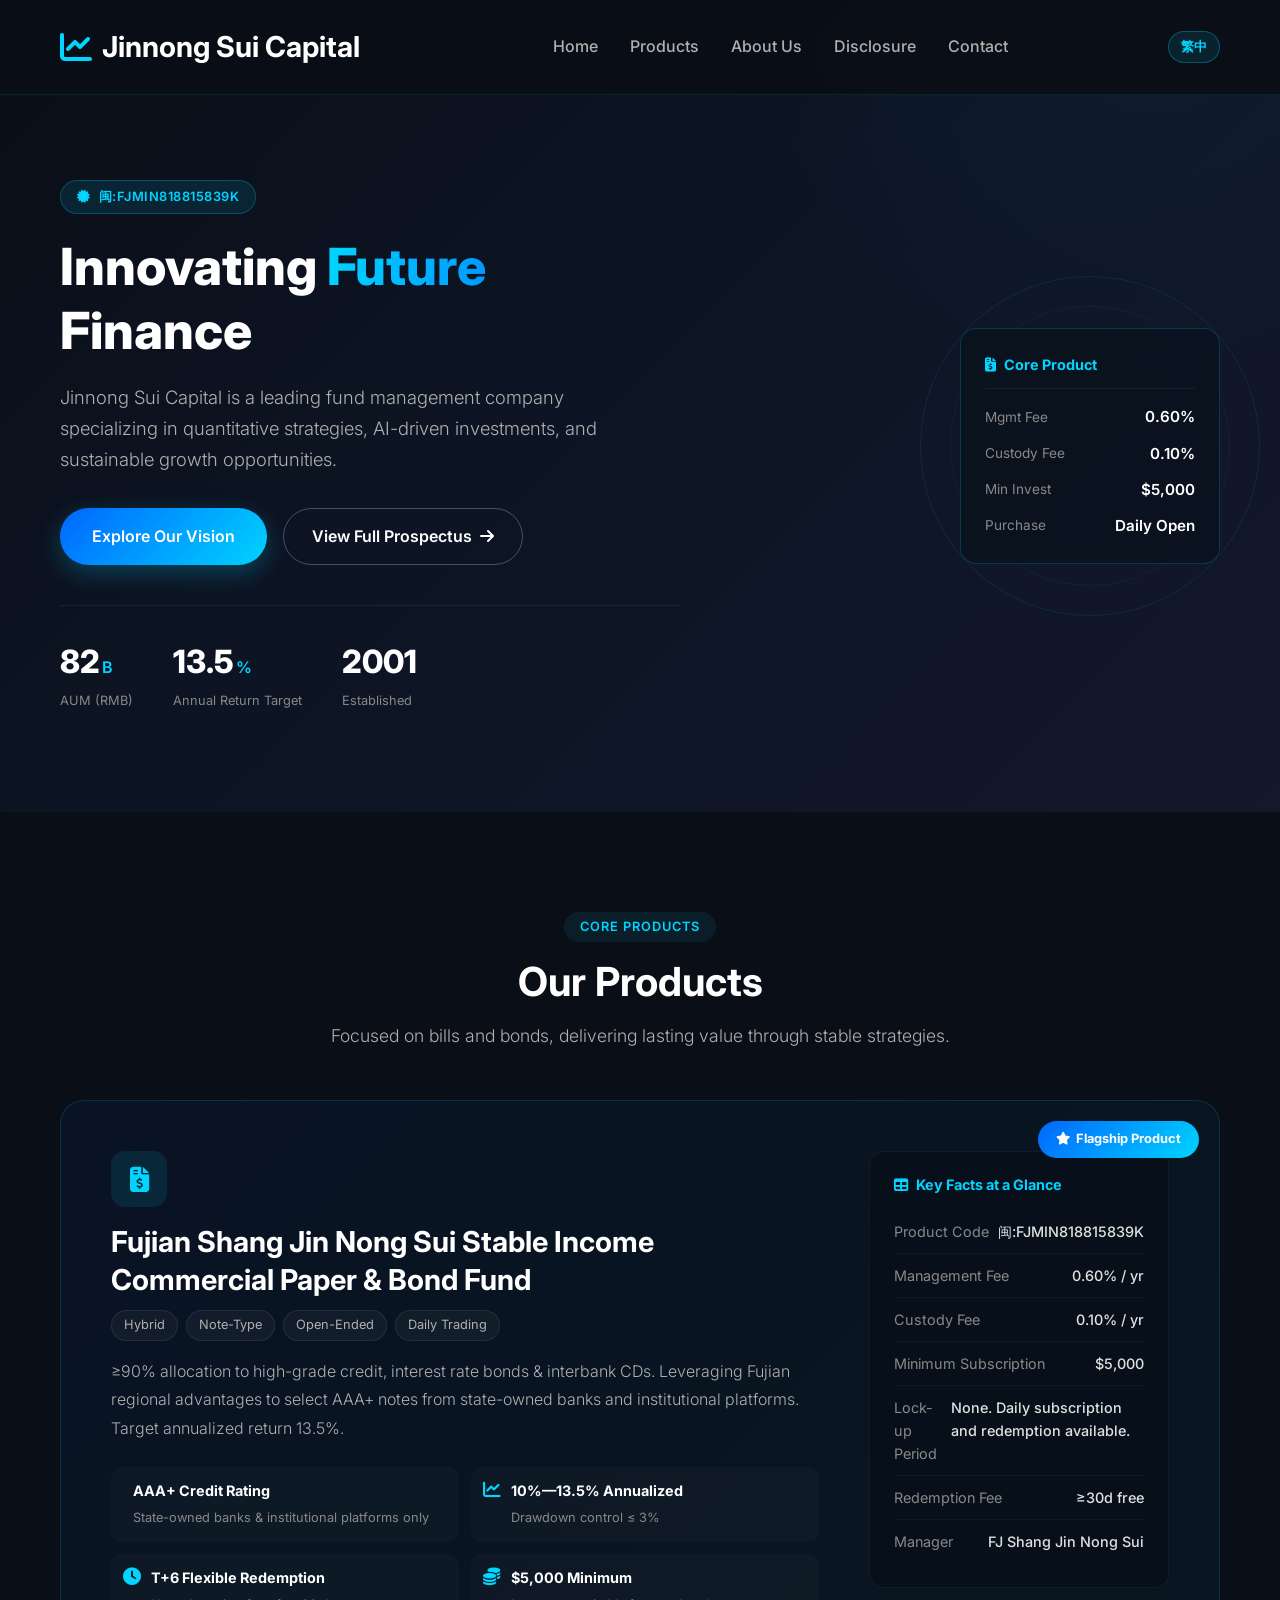
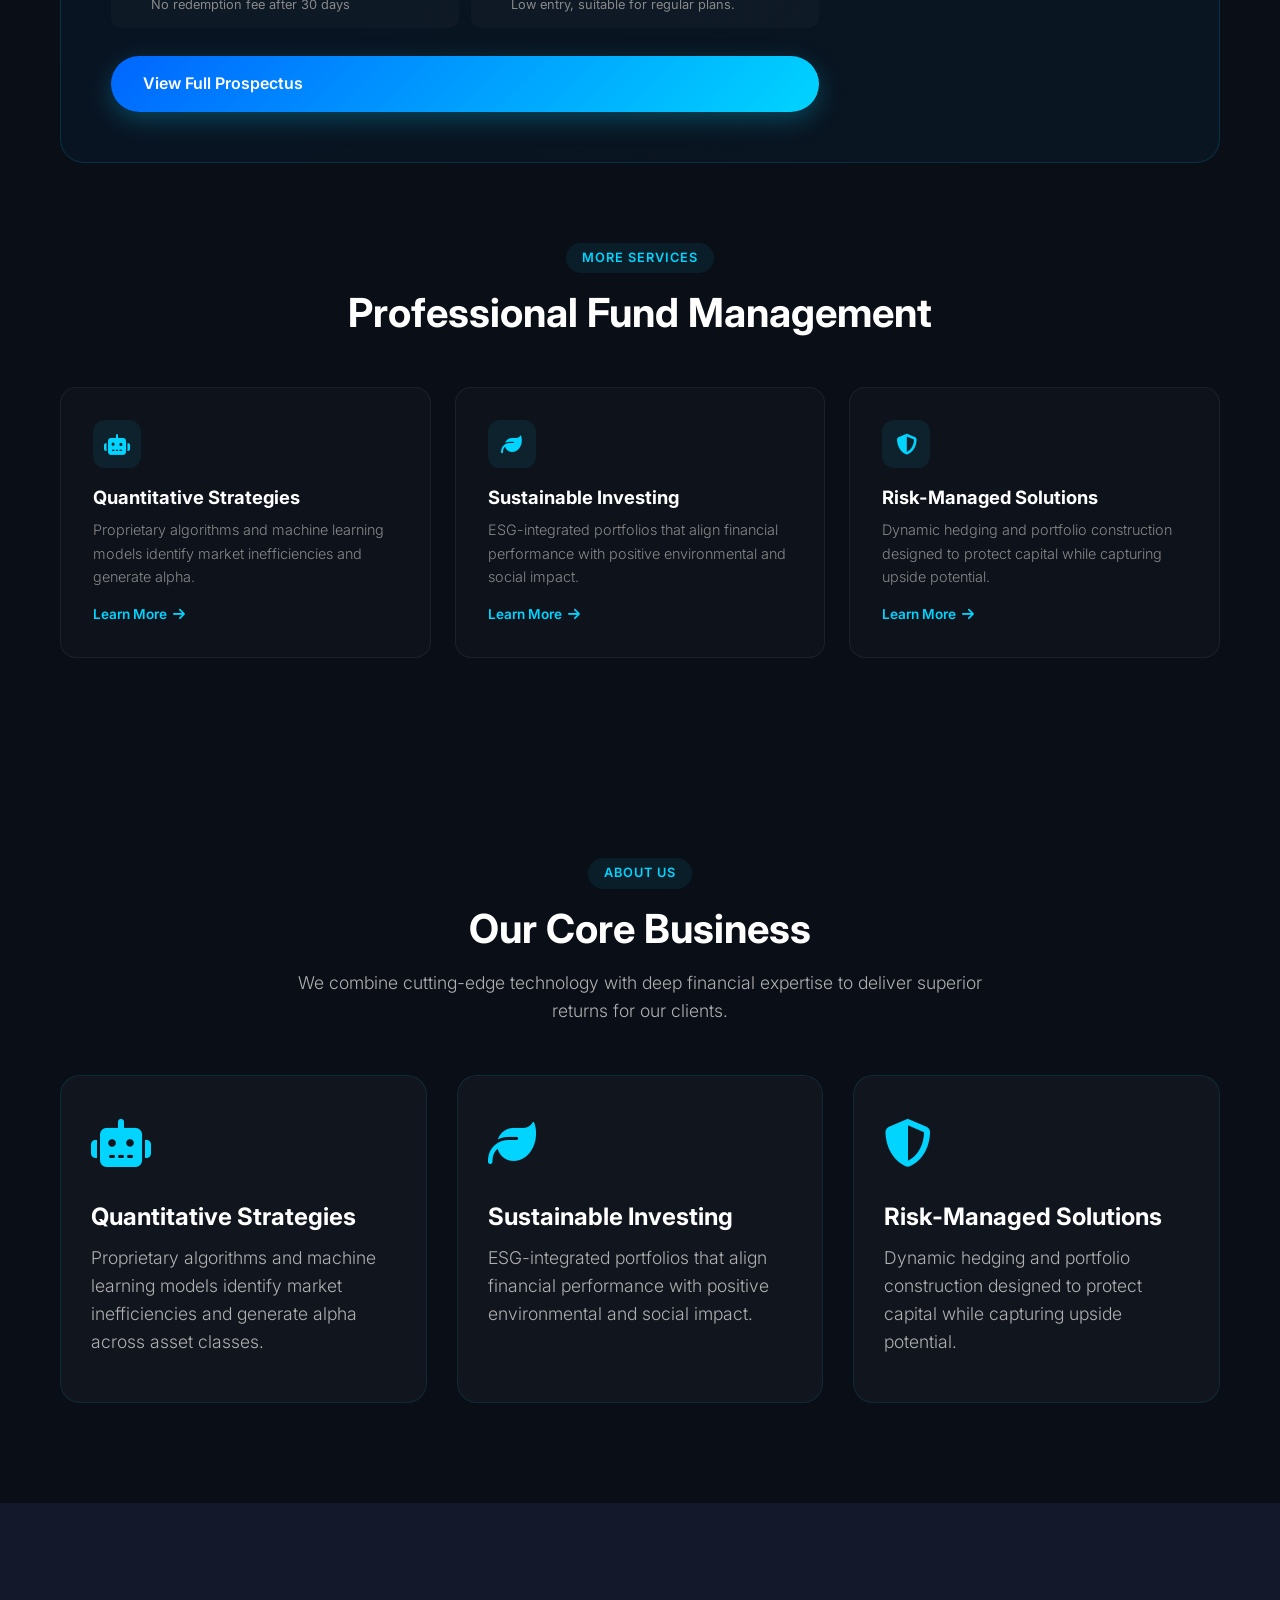
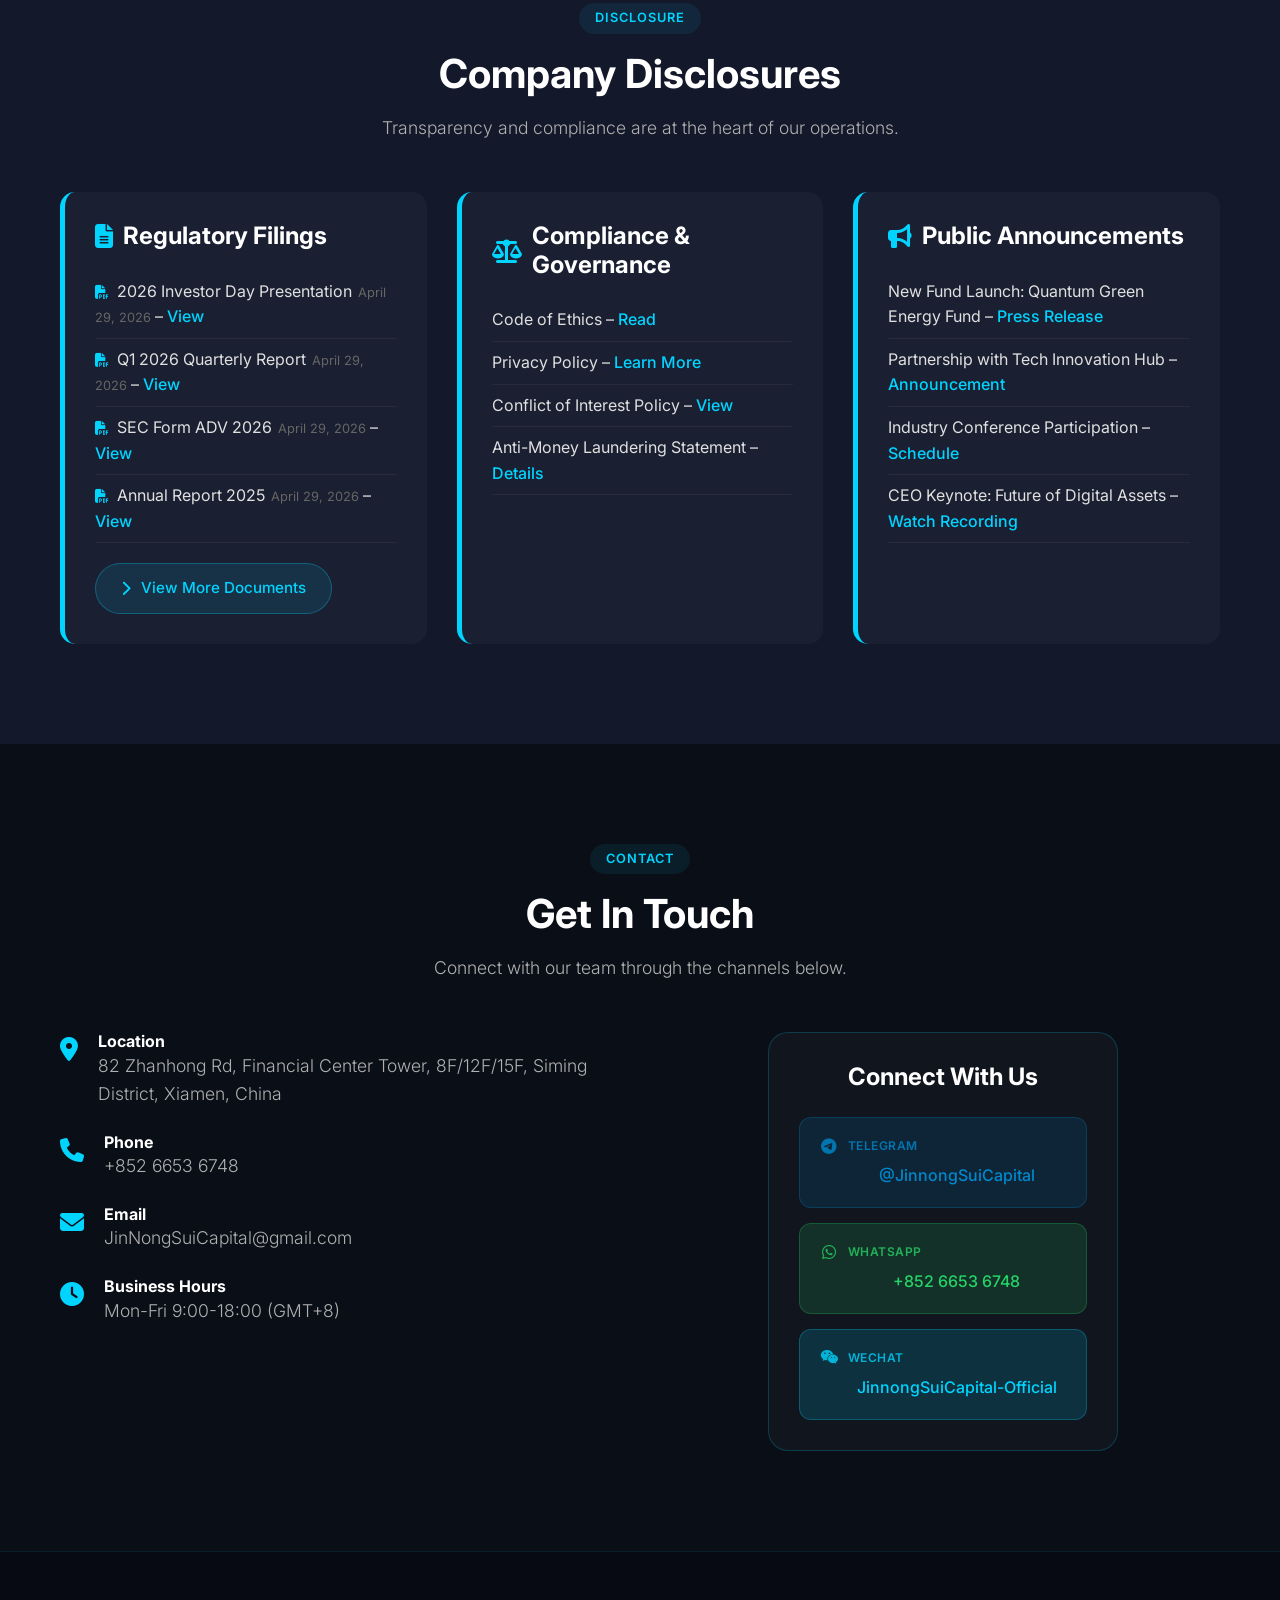
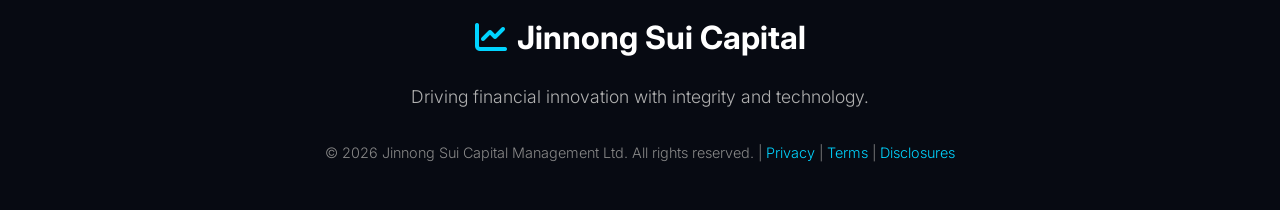
==== index.html @ 8e45b280 "撤销 Logo 更新，恢复图标" ====
<!DOCTYPE html>
<html lang="en">
<head>
    <meta charset="UTF-8">
    <meta name="viewport" content="width=device-width, initial-scale=1.0">
    <title>Jinnong Sui Capital - Innovative Fund Management</title>
    <link rel="preconnect" href="https://fonts.googleapis.com">
    <link rel="preconnect" href="https://fonts.gstatic.com" crossorigin>
    <link rel="preconnect" href="https://cdnjs.cloudflare.com">
    <link rel="stylesheet" href="style.css">
    <link rel="stylesheet" href="https://cdnjs.cloudflare.com/ajax/libs/font-awesome/6.4.0/css/all.min.css" media="print" onload="this.media='all'">
    <link href="https://fonts.googleapis.com/css2?family=Inter:wght@300;400;500;600;700;800;900&display=swap" rel="stylesheet">
    <link rel="icon" type="image/x-icon" href="favicon.ico">
    <script src="reports-data.js" defer></script>
    <script src="lang.js" defer></script>
</head>
<body>
    <!-- Navigation -->
    <nav class="navbar">
        <div class="container">
            <a href="#" class="logo">
                <i class="fas fa-chart-line"></i>
                <span data-i18n="brand.name">Jinnong Sui Capital</span>
            </a>
            <ul class="nav-links">
                <li><a href="#home" data-i18n="nav.home">Home</a></li>
                <li><a href="#products" data-i18n="nav.products">Products</a></li>
                <li><a href="#about" data-i18n="nav.about">About Us</a></li>
                <li><a href="#disclosure" data-i18n="nav.disclosure">Disclosure</a></li>
                <li><a href="#contact" data-i18n="nav.contact">Contact</a></li>
            </ul>
            <div class="nav-actions">
                <button class="lang-toggle">繁中</button>
                <button class="menu-toggle">
                    <i class="fas fa-bars"></i>
                </button>
            </div>
        </div>
    </nav>

    <!-- Hero Section -->
    <section id="home" class="hero">
        <div class="hero-bg"></div>
        <div class="container">
            <div class="hero-content">
                <div class="hero-badge">
                    <i class="fas fa-certificate"></i> 闽:FJMIN818815839K
                </div>
                <h1 data-i18n="hero.heading">Innovating <span class="highlight">Future</span> Finance</h1>
                <p class="subtitle" data-i18n="hero.subtitle">Jinnong Sui Capital is a leading fund management company specializing in quantitative strategies, AI-driven investments, and sustainable growth opportunities.</p>
                <div class="hero-actions">
                    <a href="#products" class="btn-primary" data-i18n="hero.cta">Explore Our Vision</a>
                    <a href="fund-product.html" class="btn-outline" data-i18n="hero.cta2">View Full Prospectus <i class="fas fa-arrow-right"></i></a>
                </div>
                <div class="hero-stats">
                    <div class="hero-stat">
                        <span class="stat-value">82<span class="stat-unit" data-i18n="hero.stat1.unit">B</span></span>
                        <span class="stat-label" data-i18n="hero.stat1.label">AUM (RMB)</span>
                    </div>
                    <div class="hero-stat">
                        <span class="stat-value">13.5<span class="stat-unit">%</span></span>
                        <span class="stat-label" data-i18n="hero.stat2.label">Annual Return Target</span>
                    </div>
                    <div class="hero-stat">
                        <span class="stat-value">2001</span>
                        <span class="stat-label" data-i18n="hero.stat3.label">Established</span>
                    </div>
                </div>
            </div>
            <div class="hero-visual">
                <div class="visual-ring"></div>
                <div class="visual-ring-2"></div>
                <div class="hero-card">
                    <div class="hero-card-header">
                        <i class="fas fa-file-invoice-dollar"></i>
                        <span data-i18n="hero.card.title">Core Product</span>
                    </div>
                    <div class="hero-card-body">
                        <div class="hero-card-row">
                            <span class="hcr-label" data-i18n="hero.card.mgmtFee">Mgmt Fee</span>
                            <span class="hcr-value">0.60%</span>
                        </div>
                        <div class="hero-card-row">
                            <span class="hcr-label" data-i18n="hero.card.custodyFee">Custody Fee</span>
                            <span class="hcr-value">0.10%</span>
                        </div>
                        <div class="hero-card-row">
                            <span class="hcr-label" data-i18n="hero.card.min">Min Invest</span>
                            <span class="hcr-value">$5,000</span>
                        </div>
                        <div class="hero-card-row">
                            <span class="hcr-label" data-i18n="hero.card.purchase">Purchase</span>
                            <span class="hcr-value" data-i18n="hero.card.daily">Daily Open</span>
                        </div>
                    </div>
                </div>
            </div>
        </div>
    </section>

    <!-- Products Section -->
    <section id="products" class="section products">
        <div class="container">
            <div class="section-header">
                <span class="section-tag" data-i18n="products.tag">Core Products</span>
                <h2 class="section-title" data-i18n="products.title">Our Products</h2>
                <p class="section-subtitle" data-i18n="products.subtitle">Focused on bills and bonds, delivering lasting value through stable strategies.</p>
            </div>

            <!-- Featured Fund Product -->
            <div class="featured-product">
                <div class="featured-badge">
                    <i class="fas fa-star"></i> <span data-i18n="products.featured.badge">Flagship Product</span>
                </div>
                <div class="featured-content">
                    <div class="featured-left">
                        <div class="fp-icon">
                            <i class="fas fa-file-invoice-dollar"></i>
                        </div>
                        <h3 class="fp-name" data-i18n="fund.name">Fujian Shang Jin Nong Sui Stable Income Commercial Paper & Bond Fund</h3>
                        <div class="fp-tags">
                            <span data-i18n="fund.tag1">Hybrid</span>
                            <span data-i18n="fund.tag2">Note-Type</span>
                            <span data-i18n="fund.tag3">Open-Ended</span>
                            <span data-i18n="fund.tag4">Daily Trading</span>
                        </div>
                        <p class="fp-desc" data-i18n="products.featured.desc">≥90% allocation to high-grade credit, interest rate bonds & interbank CDs. Leveraging Fujian regional advantages to select AAA+ notes from state-owned banks and institutional platforms. Target annualized return 13.5%.</p>
                        <div class="fp-highlights">
                            <div class="fph-item">
                                <i class="fas fa-shield-haltered"></i>
                                <div>
                                    <strong data-i18n="products.fph1.title">AAA+ Credit Rating</strong>
                                    <span data-i18n="products.fph1.desc">State-owned banks & institutional platforms only</span>
                                </div>
                            </div>
                            <div class="fph-item">
                                <i class="fas fa-chart-line"></i>
                                <div>
                                    <strong data-i18n="products.fph2.title">10%—13.5% Annualized</strong>
                                    <span data-i18n="products.fph2.desc">Drawdown control ≤ 3%</span>
                                </div>
                            </div>
                            <div class="fph-item">
                                <i class="fas fa-clock"></i>
                                <div>
                                    <strong data-i18n="products.fph3.title">T+6 Flexible Redemption</strong>
                                    <span data-i18n="products.fph3.desc">No redemption fee after 30 days</span>
                                </div>
                            </div>
                            <div class="fph-item">
                                <i class="fas fa-coins"></i>
                                <div>
                                    <strong data-i18n="products.fph4.title">$5,000 Minimum</strong>
                                    <span data-i18n="products.fph4.desc">Low entry, suitable for regular plans</span>
                                </div>
                            </div>
                        </div>
                        <a href="fund-product.html" class="btn-primary" data-i18n="fund.viewFull">
                            <i class="fas fa-book-open"></i> View Full Prospectus
                        </a>
                    </div>
                    <div class="featured-right">
                        <div class="featured-table">
                            <h4><i class="fas fa-table"></i> <span data-i18n="fund.facts.title">Key Facts at a Glance</span></h4>
                            <div class="ft-row"><span data-i18n="fund.facts.code">Product Code</span><span>闽:FJMIN818815839K</span></div>
                            <div class="ft-row"><span data-i18n="fund.facts.mgmtFee">Management Fee</span><span>0.60% / yr</span></div>
                            <div class="ft-row"><span data-i18n="fund.facts.custodyFee">Custody Fee</span><span>0.10% / yr</span></div>
                            <div class="ft-row"><span data-i18n="fund.facts.min">Min Subscription</span><span>$5,000</span></div>
                            <div class="ft-row"><span data-i18n="fund.facts.lockup">Lock-up Period</span><span data-i18n="fund.facts.lockup.val">None</span></div>
                            <div class="ft-row"><span data-i18n="fund.facts.redemption">Redemption Fee</span><span data-i18n="fund.facts.redemption.short">≥30d free</span></div>
                            <div class="ft-row"><span data-i18n="fund.manager.label">Manager</span><span data-i18n="fund.manager.short">FJ Shang Jin Nong Sui</span></div>
                        </div>
                    </div>
                </div>
            </div>

            <!-- Other Services -->
            <div class="section-header" style="margin-top: 80px;">
                <span class="section-tag" data-i18n="services.tag">More Services</span>
                <h2 class="section-title" data-i18n="services.title">Professional Fund Management</h2>
            </div>
            <div class="service-cards">
                <a href="services.html" class="service-card-new">
                    <div class="scn-icon"><i class="fas fa-robot"></i></div>
                    <h3 data-i18n="services.card1.title">Quantitative Strategies</h3>
                    <p data-i18n="services.card1.desc">Proprietary algorithms and machine learning models identify market inefficiencies and generate alpha.</p>
                    <span class="scn-link"><span data-i18n="services.learnMore">Learn More</span> <i class="fas fa-arrow-right"></i></span>
                </a>
                <a href="services.html" class="service-card-new">
                    <div class="scn-icon"><i class="fas fa-leaf"></i></div>
                    <h3 data-i18n="services.card2.title">Sustainable Investing</h3>
                    <p data-i18n="services.card2.desc">ESG-integrated portfolios that align financial performance with positive environmental and social impact.</p>
                    <span class="scn-link"><span data-i18n="services.learnMore">Learn More</span> <i class="fas fa-arrow-right"></i></span>
                </a>
                <a href="services.html" class="service-card-new">
                    <div class="scn-icon"><i class="fas fa-shield-alt"></i></div>
                    <h3 data-i18n="services.card3.title">Risk-Managed Solutions</h3>
                    <p data-i18n="services.card3.desc">Dynamic hedging and portfolio construction designed to protect capital while capturing upside potential.</p>
                    <span class="scn-link"><span data-i18n="services.learnMore">Learn More</span> <i class="fas fa-arrow-right"></i></span>
                </a>
            </div>
        </div>
    </section>

    <!-- About Us -->
    <section id="about" class="section about">
        <div class="container">
            <div class="section-header">
                <span class="section-tag" data-i18n="about.tag">About Us</span>
                <h2 class="section-title" data-i18n="about.title">Our Core Business</h2>
                <p class="section-subtitle" data-i18n="about.subtitle">We combine cutting-edge technology with deep financial expertise to deliver superior returns for our clients.</p>
            </div>
            <div class="features">
                <div class="feature-card">
                    <div class="feature-icon"><i class="fas fa-robot"></i></div>
                    <h3 data-i18n="about.card1.title">Quantitative Strategies</h3>
                    <p data-i18n="about.card1.desc">Proprietary algorithms and machine learning models identify market inefficiencies and generate alpha across asset classes.</p>
                </div>
                <div class="feature-card">
                    <div class="feature-icon"><i class="fas fa-leaf"></i></div>
                    <h3 data-i18n="about.card2.title">Sustainable Investing</h3>
                    <p data-i18n="about.card2.desc">ESG-integrated portfolios that align financial performance with positive environmental and social impact.</p>
                </div>
                <div class="feature-card">
                    <div class="feature-icon"><i class="fas fa-shield-alt"></i></div>
                    <h3 data-i18n="about.card3.title">Risk-Managed Solutions</h3>
                    <p data-i18n="about.card3.desc">Dynamic hedging and portfolio construction designed to protect capital while capturing upside potential.</p>
                </div>
            </div>
        </div>
    </section>

    <!-- Disclosure Section -->
    <section id="disclosure" class="section disclosure">
        <div class="container">
            <div class="section-header">
                <span class="section-tag" data-i18n="disclosure.tag">Disclosure</span>
                <h2 class="section-title" data-i18n="disclosure.title">Company Disclosures</h2>
                <p class="section-subtitle" data-i18n="disclosure.subtitle">Transparency and compliance are at the heart of our operations.</p>
            </div>
            <div class="disclosure-content">
                <div class="disclosure-card">
                    <h3><i class="fas fa-file-alt"></i> <span data-i18n="disclosure.card1.title">Regulatory Filings</span></h3>
                    <ul id="recent-reports-list">
                        <li class="report-loading">Loading recent reports...</li>
                    </ul>
                    <a href="regulatory-filings.html" class="btn-more">
                        <i class="fas fa-chevron-right"></i> <span data-i18n="disclosure.card1.more">View More Documents</span>
                    </a>
                </div>
                <div class="disclosure-card">
                    <h3><i class="fas fa-balance-scale"></i> <span data-i18n="disclosure.card2.title">Compliance & Governance</span></h3>
                    <ul>
                        <li><span data-i18n="disclosure.card2.li1">Code of Ethics – </span><a href="compliance/code-of-ethics.html" data-i18n="disclosure.card2.li1.link">Read</a></li>
                        <li><span data-i18n="disclosure.card2.li2">Privacy Policy – </span><a href="compliance/privacy-policy.html" data-i18n="disclosure.card2.li2.link">Learn More</a></li>
                        <li><span data-i18n="disclosure.card2.li3">Conflict of Interest Policy – </span><a href="compliance/conflict-of-interest.html" data-i18n="disclosure.card2.li3.link">View</a></li>
                        <li><span data-i18n="disclosure.card2.li4">Anti-Money Laundering Statement – </span><a href="compliance/aml-statement.html" data-i18n="disclosure.card2.li4.link">Details</a></li>
                    </ul>
                </div>
                <div class="disclosure-card">
                    <h3><i class="fas fa-bullhorn"></i> <span data-i18n="disclosure.card3.title">Public Announcements</span></h3>
                    <ul>
                        <li><span data-i18n="disclosure.card3.li1">New Fund Launch: Quantum Green Energy Fund – </span><a href="announcements/quantum-green-energy-fund.html" data-i18n="disclosure.card3.li1.link">Press Release</a></li>
                        <li><span data-i18n="disclosure.card3.li2">Partnership with Tech Innovation Hub – </span><a href="announcements/tech-innovation-hub.html" data-i18n="disclosure.card3.li2.link">Announcement</a></li>
                        <li><span data-i18n="disclosure.card3.li3">Industry Conference Participation – </span><a href="announcements/industry-conference.html" data-i18n="disclosure.card3.li3.link">Schedule</a></li>
                        <li><span data-i18n="disclosure.card3.li4">CEO Keynote: Future of Digital Assets – </span><a href="announcements/ceo-keynote-digital-assets.html" data-i18n="disclosure.card3.li4.link">Watch Recording</a></li>
                    </ul>
                </div>
            </div>
        </div>
    </section>

    <!-- Contact -->
    <section id="contact" class="section contact">
        <div class="container">
            <div class="section-header">
                <span class="section-tag" data-i18n="contact.tag">Contact</span>
                <h2 class="section-title" data-i18n="contact.title">Get In Touch</h2>
                <p class="section-subtitle" data-i18n="contact.subtitle">Connect with our team through the channels below.</p>
            </div>
            <div class="contact-wrapper">
                <div class="contact-info">
                    <div class="info-item">
                        <i class="fas fa-map-marker-alt"></i>
                        <div>
                            <h4 data-i18n="contact.hq.label">Location</h4>
                            <p data-i18n="contact.hq.value">82 Zhanhong Rd, Financial Center Tower, 8F/12F/15F, Siming District, Xiamen, China</p>
                        </div>
                    </div>
                    <div class="info-item">
                        <i class="fas fa-phone"></i>
                        <div>
                            <h4 data-i18n="contact.phone.label">Phone</h4>
                            <p>+852 6653 6748</p>
                        </div>
                    </div>
                    <div class="info-item">
                        <i class="fas fa-envelope"></i>
                        <div>
                            <h4 data-i18n="contact.email.label">Email</h4>
                            <p>JinNongSuiCapital@gmail.com</p>
                        </div>
                    </div>
                    <div class="info-item">
                        <i class="fas fa-clock"></i>
                        <div>
                            <h4 data-i18n="contact.hours.label">Business Hours</h4>
                            <p data-i18n="contact.hours.value">Mon-Fri 9:00-18:00 (GMT+8)</p>
                        </div>
                    </div>
                </div>
                <div class="social-section">
                    <div class="social-card">
                        <h3 data-i18n="contact.social.title">Connect With Us</h3>
                        <div class="social-links">
                            <div class="social-link telegram">
                                <div class="social-label"><i class="fab fa-telegram"></i><span>Telegram</span></div>
                                <div class="social-account">@JinnongSuiCapital</div>
                            </div>
                            <a href="https://wa.me/85266536748" target="_blank" class="social-link whatsapp">
                                <div class="social-label"><i class="fab fa-whatsapp"></i><span>WhatsApp</span></div>
                                <div class="social-account">+852 6653 6748</div>
                            </a>
                            <div class="social-link wechat">
                                <div class="social-label"><i class="fab fa-weixin"></i><span>WeChat</span></div>
                                <div class="social-account">JinnongSuiCapital-Official</div>
                            </div>
                        </div>
                    </div>
                </div>
            </div>
        </div>
    </section>

    <!-- Footer -->
    <footer class="footer">
        <div class="container">
            <div class="footer-content">
                <div class="footer-logo"><i class="fas fa-chart-line"></i> <span data-i18n="brand.name">Jinnong Sui Capital</span></div>
                <p class="footer-tagline" data-i18n="footer.tagline">Driving financial innovation with integrity and technology.</p>
                <p class="copyright">&copy; 2026 <span data-i18n="brand.full">Jinnong Sui Capital Management Ltd.</span> <span data-i18n="footer.rights">All rights reserved.</span> | <a href="compliance/privacy-policy.html" data-i18n="footer.privacy">Privacy</a> | <a href="compliance/terms.html" data-i18n="footer.terms">Terms</a> | <a href="#disclosure" data-i18n="footer.disclosures">Disclosures</a></p>
            </div>
        </div>
    </footer>

    <script>
        document.querySelector('.menu-toggle').addEventListener('click', function() {
            document.querySelector('.nav-links').classList.toggle('active');
        });

        document.addEventListener('DOMContentLoaded', function() {
            var list = document.getElementById('recent-reports-list');
            if (!list) return;
            var reports = (typeof REGULATORY_REPORTS !== 'undefined') ? REGULATORY_REPORTS : [];
            if (reports.length === 0) {
                list.innerHTML = '<li class="report-loading">No documents found. Add files to regulatory-docs/ folder.</li>';
                return;
            }
            var recent = reports.slice(0, 4);
            var html = '';
            recent.forEach(function(r) {
                var ext = (r.filename || '').split('.').pop().toLowerCase();
                var iconMap = { pdf:'fa-file-pdf', doc:'fa-file-word', docx:'fa-file-word', xls:'fa-file-excel', xlsx:'fa-file-excel', csv:'fa-file-csv', ppt:'fa-file-powerpoint', pptx:'fa-file-powerpoint', png:'fa-file-image', jpg:'fa-file-image', jpeg:'fa-file-image', gif:'fa-file-image', zip:'fa-file-archive', rar:'fa-file-archive', txt:'fa-file-alt', md:'fa-file-alt' };
                var icon = iconMap[ext] || 'fa-file';
                html += '<li><i class="fas ' + icon + ' recent-icon"></i> <span>' + escapeHtml(r.title) + '</span><small class="recent-date">' + escapeHtml(r.date) + '</small> – <a href="' + escapeHtml(r.path) + '" class="pdf-link">View</a></li>';
            });
            list.innerHTML = html;
            list.querySelectorAll('.pdf-link').forEach(function(link) {
                link.addEventListener('click', function(e) { e.preventDefault(); window.open(this.getAttribute('href'), '_blank', 'noopener'); });
            });
            if (typeof window.applyTranslations === 'function') {
                var lang = window.getCurrentLang ? window.getCurrentLang() : (localStorage.getItem('apex-lang') || 'en');
                window.applyTranslations(lang);
            }
        });

        function escapeHtml(str) {
            var div = document.createElement('div');
            div.textContent = str;
            return div.innerHTML;
        }
    </script>
</body>
</html>
---- style.css ----
/* Reset & Base */
* {
    margin: 0;
    padding: 0;
    box-sizing: border-box;
}

html {
    scroll-behavior: smooth;
}

body {
    font-family: 'Inter', sans-serif;
    background-color: #0a0e17;
    color: #e0e0e0;
    line-height: 1.6;
    overflow-x: hidden;
}

.container {
    width: 100%;
    max-width: 1200px;
    margin: 0 auto;
    padding: 0 20px;
}

/* Typography */
h1, h2, h3, h4 {
    font-weight: 700;
    line-height: 1.2;
}

h1 {
    font-size: 3.5rem;
    margin-bottom: 1rem;
}

h2 {
    font-size: 2.5rem;
    margin-bottom: 1rem;
}

h3 {
    font-size: 1.5rem;
    margin-bottom: 0.75rem;
}

p {
    font-size: 1.1rem;
    margin-bottom: 1rem;
    font-weight: 300;
}

.highlight {
    color: #00d4ff;
}

/* Navigation */
.navbar {
    background-color: rgba(10, 14, 23, 0.95);
    padding: 1.5rem 0;
    position: fixed;
    top: 0;
    width: 100%;
    z-index: 1000;
    border-bottom: 1px solid rgba(0, 212, 255, 0.1);
}

.navbar .container {
    display: flex;
    justify-content: space-between;
    align-items: center;
}

.logo {
    display: flex;
    align-items: center;
    font-size: 1.8rem;
    font-weight: 700;
    color: #fff;
    text-decoration: none;
}

.logo i {
    color: #00d4ff;
    margin-right: 10px;
    font-size: 2rem;
}

.nav-links {
    display: flex;
    list-style: none;
}

.nav-links li {
    margin-left: 2rem;
}

.nav-links a {
    color: #b0b0b0;
    text-decoration: none;
    font-weight: 500;
    font-size: 1rem;
    transition: color 0.3s;
    position: relative;
    padding: 5px 0;
}

.nav-links a:hover {
    color: #00d4ff;
}

.nav-links a::after {
    content: '';
    position: absolute;
    bottom: 0;
    left: 0;
    width: 0;
    height: 2px;
    background: #00d4ff;
    transition: width 0.3s;
}

.nav-links a:hover::after {
    width: 100%;
}

.nav-actions {
    display: flex;
    align-items: center;
    gap: 12px;
}

.lang-toggle {
    background: rgba(0, 212, 255, 0.1);
    color: #00d4ff;
    border: 1px solid rgba(0, 212, 255, 0.3);
    padding: 6px 12px;
    border-radius: 50px;
    font-size: 0.8rem;
    font-weight: 600;
    cursor: pointer;
    transition: all 0.3s;
    white-space: nowrap;
    min-width: 46px;
    text-align: center;
    line-height: 1.4;
}

.lang-toggle:hover {
    background: rgba(0, 212, 255, 0.2);
    box-shadow: 0 0 12px rgba(0, 212, 255, 0.15);
}

.menu-toggle {
    display: none;
    background: none;
    border: none;
    color: #fff;
    font-size: 1.5rem;
    cursor: pointer;
}

/* Hero */
.hero {
    padding: 180px 0 100px;
    background: linear-gradient(135deg, #0a0e17 0%, #0d1525 50%, #13182a 100%);
    overflow: hidden;
    position: relative;
}

.hero-bg {
    position: absolute;
    top: -50%;
    right: -20%;
    width: 800px;
    height: 800px;
    border-radius: 50%;
    background: radial-gradient(circle, rgba(0, 212, 255, 0.04) 0%, transparent 70%);
    pointer-events: none;
}

.hero .container {
    display: flex;
    align-items: center;
    justify-content: space-between;
    gap: 60px;
    position: relative;
    z-index: 1;
}

.hero-content {
    flex: 1;
    max-width: 620px;
}

.hero-badge {
    display: inline-flex;
    align-items: center;
    gap: 8px;
    background: rgba(0, 212, 255, 0.1);
    border: 1px solid rgba(0, 212, 255, 0.25);
    color: #00d4ff;
    padding: 6px 16px;
    border-radius: 50px;
    font-size: 0.8rem;
    font-weight: 600;
    margin-bottom: 20px;
    letter-spacing: 0.5px;
}

.hero h1 {
    color: #fff;
    font-size: 3.2rem;
    font-weight: 800;
    line-height: 1.25;
    margin-bottom: 1.2rem;
}

.hero h1 .highlight {
    background: linear-gradient(90deg, #00d4ff, #0099ff);
    -webkit-background-clip: text;
    -webkit-text-fill-color: transparent;
    background-clip: text;
}

.subtitle {
    font-size: 1.15rem;
    color: #b0b0b0;
    max-width: 540px;
    margin-bottom: 2rem;
    line-height: 1.7;
}

.btn-primary {
    display: inline-flex;
    align-items: center;
    gap: 8px;
    background: linear-gradient(135deg, #0066ff, #00d4ff);
    color: white;
    padding: 15px 32px;
    border-radius: 50px;
    text-decoration: none;
    font-weight: 600;
    font-size: 1rem;
    border: none;
    cursor: pointer;
    transition: transform 0.3s, box-shadow 0.3s;
    box-shadow: 0 8px 24px rgba(0, 212, 255, 0.25);
}

.btn-primary:hover {
    transform: translateY(-3px);
    box-shadow: 0 16px 36px rgba(0, 212, 255, 0.35);
}

.btn-outline {
    display: inline-flex;
    align-items: center;
    gap: 8px;
    background: transparent;
    color: #fff;
    padding: 15px 28px;
    border-radius: 50px;
    text-decoration: none;
    font-weight: 600;
    font-size: 1rem;
    border: 1px solid rgba(255, 255, 255, 0.25);
    transition: all 0.3s;
}

.btn-outline:hover {
    border-color: #00d4ff;
    color: #00d4ff;
    transform: translateY(-2px);
}

.hero-actions {
    display: flex;
    gap: 16px;
    margin-bottom: 40px;
    flex-wrap: wrap;
}

.hero-stats {
    display: flex;
    gap: 40px;
    padding-top: 30px;
    border-top: 1px solid rgba(255, 255, 255, 0.06);
}

.hero-stat {
    display: flex;
    flex-direction: column;
    gap: 4px;
}

.stat-value {
    font-size: 2rem;
    font-weight: 800;
    color: #fff;
}

.stat-unit {
    font-size: 1rem;
    color: #00d4ff;
    font-weight: 600;
    margin-left: 2px;
}

.stat-label {
    font-size: 0.8rem;
    color: #888;
}

.hero-visual {
    flex-shrink: 0;
    position: relative;
    display: flex;
    align-items: center;
    justify-content: center;
}

.visual-ring {
    position: absolute;
    width: 340px;
    height: 340px;
    border-radius: 50%;
    border: 1px solid rgba(0, 212, 255, 0.1);
    animation: spin 20s linear infinite;
}

.visual-ring-2 {
    position: absolute;
    width: 280px;
    height: 280px;
    border-radius: 50%;
    border: 1px solid rgba(0, 212, 255, 0.06);
    animation: spin 15s linear infinite reverse;
}

@keyframes spin {
    from { transform: rotate(0deg); }
    to { transform: rotate(360deg); }
}

.hero-card {
    position: relative;
    z-index: 2;
    background: rgba(10, 18, 30, 0.9);
    border: 1px solid rgba(0, 212, 255, 0.2);
    border-radius: 16px;
    padding: 24px;
    width: 260px;
    backdrop-filter: blur(10px);
}

.hero-card-header {
    display: flex;
    align-items: center;
    gap: 8px;
    color: #00d4ff;
    font-weight: 700;
    font-size: 0.9rem;
    margin-bottom: 16px;
    padding-bottom: 12px;
    border-bottom: 1px solid rgba(255, 255, 255, 0.06);
}

.hero-card-body {
    display: flex;
    flex-direction: column;
    gap: 12px;
}

.hero-card-row {
    display: flex;
    justify-content: space-between;
    align-items: center;
}

.hcr-label { color: #888; font-size: 0.85rem; }
.hcr-value { color: #fff; font-weight: 600; font-size: 0.95rem; }

/* Section Header */
.section {
    padding: 100px 0;
}

.section-header {
    text-align: center;
    margin-bottom: 50px;
}

.section-tag {
    display: inline-block;
    background: rgba(0, 212, 255, 0.08);
    color: #00d4ff;
    padding: 5px 16px;
    border-radius: 50px;
    font-size: 0.8rem;
    font-weight: 600;
    letter-spacing: 1px;
    text-transform: uppercase;
    margin-bottom: 16px;
}

.section-title {
    text-align: center;
    color: #fff;
    margin-bottom: 1rem;
}

.section-subtitle {
    text-align: center;
    color: #b0b0b0;
    max-width: 700px;
    margin: 0 auto 50px;
}

/* Featured Product */
.featured-product {
    background: linear-gradient(135deg, rgba(0, 102, 255, 0.06), rgba(0, 212, 255, 0.04));
    border: 1px solid rgba(0, 212, 255, 0.15);
    border-radius: 24px;
    padding: 50px;
    position: relative;
    overflow: hidden;
}

.featured-badge {
    position: absolute;
    top: 20px;
    right: 20px;
    background: linear-gradient(135deg, #0066ff, #00d4ff);
    color: #fff;
    padding: 8px 18px;
    border-radius: 50px;
    font-size: 0.8rem;
    font-weight: 700;
    display: flex;
    align-items: center;
    gap: 6px;
}

.featured-content {
    display: grid;
    grid-template-columns: 1fr 300px;
    gap: 50px;
    align-items: start;
}

.featured-left {
    display: flex;
    flex-direction: column;
}

.fp-icon {
    width: 56px;
    height: 56px;
    border-radius: 14px;
    background: rgba(0, 212, 255, 0.1);
    display: flex;
    align-items: center;
    justify-content: center;
    font-size: 1.6rem;
    color: #00d4ff;
    margin-bottom: 16px;
}

.fp-name {
    font-size: 1.8rem;
    color: #fff;
    font-weight: 700;
    margin-bottom: 12px;
    line-height: 1.3;
}

.fp-tags {
    display: flex;
    flex-wrap: wrap;
    gap: 8px;
    margin-bottom: 16px;
}

.fp-tags span {
    background: rgba(255, 255, 255, 0.04);
    border: 1px solid rgba(255, 255, 255, 0.08);
    color: #b0b0b0;
    padding: 4px 12px;
    border-radius: 50px;
    font-size: 0.8rem;
}

.fp-desc {
    color: #b0b0b0;
    line-height: 1.8;
    font-size: 1rem;
    margin-bottom: 24px;
}

.fp-highlights {
    display: grid;
    grid-template-columns: 1fr 1fr;
    gap: 12px;
    margin-bottom: 28px;
}

.fph-item {
    display: flex;
    gap: 10px;
    align-items: flex-start;
    padding: 12px;
    background: rgba(255, 255, 255, 0.02);
    border-radius: 10px;
}

.fph-item i {
    color: #00d4ff;
    font-size: 1.1rem;
    margin-top: 2px;
}

.fph-item strong {
    display: block;
    color: #fff;
    font-size: 0.9rem;
    margin-bottom: 2px;
}

.fph-item span {
    color: #888;
    font-size: 0.8rem;
}

.featured-right {
    display: flex;
    flex-direction: column;
    gap: 20px;
}

.featured-table {
    background: rgba(0, 0, 0, 0.2);
    border-radius: 14px;
    padding: 24px;
    border: 1px solid rgba(255, 255, 255, 0.05);
}

.featured-table h4 {
    color: #00d4ff;
    font-size: 0.9rem;
    margin-bottom: 16px;
    display: flex;
    align-items: center;
    gap: 8px;
}

.ft-row {
    display: flex;
    justify-content: space-between;
    padding: 10px 0;
    border-bottom: 1px solid rgba(255, 255, 255, 0.04);
    font-size: 0.9rem;
}

.ft-row:last-child { border-bottom: none; }
.ft-row span:first-child { color: #888; }
.ft-row span:last-child { color: #e0e0e0; font-weight: 500; }

/* Service Cards (new) */
.service-cards {
    display: grid;
    grid-template-columns: repeat(3, 1fr);
    gap: 24px;
}

.service-card-new {
    background: rgba(255, 255, 255, 0.02);
    border: 1px solid rgba(255, 255, 255, 0.06);
    border-radius: 16px;
    padding: 32px;
    text-decoration: none;
    transition: all 0.3s;
    display: flex;
    flex-direction: column;
}

.service-card-new:hover {
    border-color: rgba(0, 212, 255, 0.25);
    transform: translateY(-6px);
    box-shadow: 0 16px 40px rgba(0, 0, 0, 0.3);
}

.scn-icon {
    width: 48px;
    height: 48px;
    border-radius: 12px;
    background: rgba(0, 212, 255, 0.08);
    display: flex;
    align-items: center;
    justify-content: center;
    font-size: 1.3rem;
    color: #00d4ff;
    margin-bottom: 18px;
}

.service-card-new h3 {
    color: #fff;
    font-size: 1.15rem;
    margin-bottom: 10px;
}

.service-card-new p {
    color: #888;
    font-size: 0.9rem;
    line-height: 1.6;
    margin: 0 0 16px;
    flex: 1;
}

.scn-link {
    color: #00d4ff;
    font-size: 0.85rem;
    font-weight: 600;
    display: flex;
    align-items: center;
    gap: 6px;
    transition: gap 0.3s;
}

.service-card-new:hover .scn-link { gap: 10px; }

/* Features */
.features {
    display: grid;
    grid-template-columns: repeat(auto-fit, minmax(300px, 1fr));
    gap: 30px;
    margin-top: 50px;
}

.feature-card {
    background: rgba(255, 255, 255, 0.03);
    border-radius: 20px;
    padding: 30px;
    border: 1px solid rgba(0, 212, 255, 0.1);
    transition: transform 0.3s, border-color 0.3s;
}

.feature-card:hover {
    transform: translateY(-10px);
    border-color: #00d4ff;
}

.feature-icon {
    font-size: 3rem;
    color: #00d4ff;
    margin-bottom: 20px;
}

.feature-card h3 {
    color: #fff;
}

.feature-card p {
    color: #b0b0b0;
}

/* Disclosure */
.disclosure {
    background: #13182a;
}

.disclosure-content {
    display: grid;
    grid-template-columns: repeat(auto-fit, minmax(300px, 1fr));
    gap: 30px;
    margin-top: 50px;
}

.disclosure-card {
    background: rgba(255, 255, 255, 0.03);
    border-radius: 15px;
    padding: 30px;
    border-left: 5px solid #00d4ff;
}

.disclosure-card h3 {
    color: #fff;
    display: flex;
    align-items: center;
    margin-bottom: 20px;
}

.disclosure-card h3 i {
    margin-right: 10px;
    color: #00d4ff;
}

.disclosure-card ul {
    list-style: none;
}

.disclosure-card li {
    padding: 8px 0;
    border-bottom: 1px solid rgba(255, 255, 255, 0.05);
}

.disclosure-card a {
    color: #00d4ff;
    text-decoration: none;
    font-weight: 500;
}

.disclosure-card a:hover {
    text-decoration: underline;
}

.report-loading {
    color: #888;
    font-style: italic;
}

.recent-icon {
    color: #00d4ff;
    margin-right: 4px;
    font-size: 0.85rem;
}

.recent-date {
    color: #666;
    font-size: 0.8rem;
    margin-left: 6px;
}

/* Contact */
.contact-wrapper {
    display: grid;
    grid-template-columns: 1fr 1fr;
    gap: 50px;
    margin-top: 50px;
}

.social-section {
    display: flex;
    justify-content: center;
    align-items: center;
}

.social-card {
    background: rgba(255, 255, 255, 0.03);
    border-radius: 20px;
    padding: 30px;
    border: 1px solid rgba(0, 212, 255, 0.2);
    text-align: center;
    width: 100%;
    max-width: 350px;
}

.social-card h3 {
    color: #fff;
    margin-bottom: 25px;
}

.social-links {
    display: flex;
    flex-direction: column;
    gap: 15px;
}

.social-link {
    display: flex;
    flex-direction: column;
    gap: 8px;
    padding: 18px 20px;
    border-radius: 12px;
    text-decoration: none;
    transition: all 0.3s;
}

.social-label {
    display: flex;
    align-items: center;
    gap: 8px;
    font-size: 0.75rem;
    font-weight: 600;
    text-transform: uppercase;
    letter-spacing: 0.5px;
    opacity: 0.8;
}

.social-label i {
    font-size: 1rem;
    width: 20px;
    text-align: center;
}

.social-account {
    font-size: 1rem;
    font-weight: 500;
    padding-left: 28px;
}

.social-link.telegram {
    background: rgba(0, 136, 204, 0.15);
    color: #0088cc;
    border: 1px solid rgba(0, 136, 204, 0.25);
}

.social-link.telegram:hover {
    background: rgba(0, 136, 204, 0.3);
    transform: translateY(-2px);
}

.social-link.whatsapp {
    background: rgba(37, 211, 102, 0.15);
    color: #25d366;
    border: 1px solid rgba(37, 211, 102, 0.25);
}

.social-link.whatsapp:hover {
    background: rgba(37, 211, 102, 0.3);
    transform: translateY(-2px);
}

.social-link.wechat {
    background: rgba(0, 212, 255, 0.15);
    color: #00d4ff;
    border: 1px solid rgba(0, 212, 255, 0.25);
}

.social-link.wechat:hover {
    background: rgba(0, 212, 255, 0.3);
    transform: translateY(-2px);
}

.contact-info {
    display: flex;
    flex-direction: column;
    gap: 25px;
}

.info-item {
    display: flex;
    align-items: flex-start;
    gap: 20px;
}

.info-item i {
    font-size: 1.5rem;
    color: #00d4ff;
    margin-top: 5px;
}

.info-item h4 {
    color: #fff;
}

.info-item p {
    color: #b0b0b0;
    margin: 0;
}


/* Footer */
.footer {
    background: #070a12;
    padding: 60px 0 30px;
    text-align: center;
    border-top: 1px solid rgba(0, 212, 255, 0.1);
}

.footer-logo {
    font-size: 2rem;
    font-weight: 700;
    color: #fff;
    margin-bottom: 20px;
    display: flex;
    align-items: center;
    justify-content: center;
    gap: 10px;
}

.footer-logo i {
    color: #00d4ff;
}

.footer-tagline {
    color: #b0b0b0;
    max-width: 600px;
    margin: 0 auto 30px;
}

.copyright {
    color: #888;
    font-size: 0.9rem;
}

.copyright a {
    color: #00d4ff;
    text-decoration: none;
}

/* More Button */
.btn-more {
    display: inline-flex;
    align-items: center;
    gap: 10px;
    background: rgba(0, 212, 255, 0.1);
    color: #00d4ff;
    padding: 12px 25px;
    border-radius: 50px;
    text-decoration: none;
    font-weight: 600;
    font-size: 0.95rem;
    border: 1px solid rgba(0, 212, 255, 0.3);
    transition: all 0.3s;
    margin-top: 20px;
}

.btn-more:hover {
    background: rgba(0, 212, 255, 0.2);
    transform: translateY(-2px);
    box-shadow: 0 5px 15px rgba(0, 212, 255, 0.1);
}

/* Page Header */
.page-header {
    padding: 150px 0 60px;
    background: linear-gradient(135deg, #0a0e17 0%, #13182a 100%);
    text-align: center;
}

.page-header h1 {
    color: #fff;
    margin-bottom: 1rem;
}

.page-header .subtitle {
    color: #b0b0b0;
    max-width: 700px;
    margin: 0 auto 30px;
}

.breadcrumb {
    display: flex;
    align-items: center;
    justify-content: center;
    gap: 10px;
    color: #888;
    font-size: 0.9rem;
    flex-wrap: wrap;
}

.breadcrumb a {
    color: #b0b0b0;
    text-decoration: none;
    transition: color 0.3s;
}

.breadcrumb a:hover {
    color: #00d4ff;
}

.breadcrumb i {
    font-size: 0.8rem;
    opacity: 0.6;
}

.breadcrumb span {
    color: #00d4ff;
}

/* Filters */
.filters {
    background: rgba(255, 255, 255, 0.03);
    border-radius: 15px;
    padding: 25px;
    margin-bottom: 40px;
    border: 1px solid rgba(0, 212, 255, 0.1);
}

.filters h3 {
    color: #fff;
    margin-bottom: 15px;
    font-size: 1.2rem;
}

.filter-buttons {
    display: flex;
    flex-wrap: wrap;
    gap: 10px;
}

.filter-btn {
    background: rgba(255, 255, 255, 0.05);
    color: #b0b0b0;
    border: 1px solid rgba(255, 255, 255, 0.1);
    padding: 8px 18px;
    border-radius: 50px;
    font-size: 0.9rem;
    cursor: pointer;
    transition: all 0.3s;
}

.filter-btn:hover {
    background: rgba(0, 212, 255, 0.1);
    color: #00d4ff;
    border-color: rgba(0, 212, 255, 0.3);
}

.filter-btn.active {
    background: rgba(0, 212, 255, 0.2);
    color: #00d4ff;
    border-color: #00d4ff;
}

/* Reports Grid */
.reports-grid {
    display: flex;
    flex-direction: column;
    gap: 40px;
}

.year-title {
    color: #fff;
    font-size: 1.8rem;
    margin-bottom: 25px;
    padding-bottom: 10px;
    border-bottom: 2px solid rgba(0, 212, 255, 0.3);
}

.report-cards {
    display: flex;
    flex-direction: column;
    gap: 20px;
}

.report-card {
    display: flex;
    align-items: center;
    background: rgba(255, 255, 255, 0.03);
    border-radius: 15px;
    padding: 25px;
    border: 1px solid rgba(0, 212, 255, 0.1);
    transition: all 0.3s;
    gap: 25px;
}

.report-card:hover {
    transform: translateY(-5px);
    border-color: #00d4ff;
    box-shadow: 0 10px 30px rgba(0, 212, 255, 0.1);
}

.report-icon {
    font-size: 2.5rem;
    color: #00d4ff;
    min-width: 60px;
    text-align: center;
}

.report-info {
    flex: 1;
}

.report-info h3 {
    color: #fff;
    margin-bottom: 8px;
}

.report-meta {
    color: #888;
    font-size: 0.9rem;
    margin-bottom: 10px;
}

.report-info p {
    color: #b0b0b0;
    margin: 0;
    font-size: 1rem;
}

.report-actions {
    display: flex;
    gap: 15px;
    min-width: 250px;
}

.btn-download, .btn-view {
    display: inline-flex;
    align-items: center;
    gap: 8px;
    padding: 10px 20px;
    border-radius: 50px;
    text-decoration: none;
    font-weight: 600;
    font-size: 0.9rem;
    transition: all 0.3s;
}

.btn-download {
    background: rgba(0, 212, 255, 0.1);
    color: #00d4ff;
    border: 1px solid rgba(0, 212, 255, 0.3);
}

.btn-download:hover {
    background: rgba(0, 212, 255, 0.2);
    transform: translateY(-2px);
}

.btn-view {
    background: rgba(255, 255, 255, 0.05);
    color: #b0b0b0;
    border: 1px solid rgba(255, 255, 255, 0.1);
}

.btn-view:hover {
    background: rgba(255, 255, 255, 0.1);
    color: #fff;
    transform: translateY(-2px);
}

/* Archive Notice */
.archive-notice {
    display: flex;
    align-items: center;
    gap: 25px;
    background: rgba(0, 212, 255, 0.05);
    border-radius: 15px;
    padding: 25px;
    margin-top: 50px;
    border: 1px solid rgba(0, 212, 255, 0.2);
}

.notice-icon {
    font-size: 3rem;
    color: #00d4ff;
}

.notice-content h3 {
    color: #fff;
    margin-bottom: 10px;
}

.notice-content p {
    color: #b0b0b0;
    margin: 0;
}

/* No Results */
.no-results {
    display: flex;
    align-items: center;
    gap: 25px;
    background: rgba(255, 255, 255, 0.02);
    border-radius: 15px;
    padding: 25px;
    border: 1px solid rgba(255, 255, 255, 0.08);
    margin-bottom: 30px;
}

.no-results .notice-content h3 {
    color: #fff;
    margin-bottom: 8px;
}

.no-results .notice-content p {
    color: #888;
    margin: 0;
}

.no-results code {
    background: rgba(0, 212, 255, 0.1);
    color: #00d4ff;
    padding: 2px 8px;
    border-radius: 4px;
    font-size: 0.9rem;
}

/* Last Updated */
.last-updated {
    text-align: center;
    color: #666;
    font-size: 0.8rem;
    margin-top: 10px;
    margin-bottom: 30px;
}

.notice-content a {
    color: #00d4ff;
    text-decoration: none;
}

.notice-content a:hover {
    text-decoration: underline;
}

/* Navigation active state */
.nav-links a.active {
    color: #00d4ff;
}

.nav-links a.active::after {
    width: 100%;
}

/* Services Page */
.services-detail {
    display: flex;
    flex-direction: column;
    gap: 80px;
}

.service-block {
    display: flex;
    align-items: flex-start;
    gap: 50px;
}

.service-block.reverse {
    flex-direction: row-reverse;
}

.service-icon-large {
    font-size: 4rem;
    color: #00d4ff;
    min-width: 100px;
    text-align: center;
    background: rgba(0, 212, 255, 0.05);
    border-radius: 20px;
    padding: 30px;
    border: 1px solid rgba(0, 212, 255, 0.15);
}

.service-content h2 {
    color: #fff;
    margin-bottom: 15px;
}

.service-intro {
    color: #b0b0b0;
    font-size: 1.15rem;
    margin-bottom: 25px;
    line-height: 1.7;
}

.service-features {
    display: flex;
    flex-direction: column;
    gap: 18px;
}

.service-feature {
    display: flex;
    align-items: flex-start;
    gap: 15px;
}

.service-feature i {
    color: #00d4ff;
    font-size: 1.3rem;
    margin-top: 3px;
}

.service-feature h4 {
    color: #fff;
    margin-bottom: 5px;
    font-size: 1.1rem;
}

.service-feature p {
    color: #b0b0b0;
    margin: 0;
    font-size: 0.95rem;
}

/* CTA Section */
.cta-section {
    background: linear-gradient(135deg, #0a0e17 0%, #13182a 100%);
}

.cta-card {
    text-align: center;
    background: rgba(0, 212, 255, 0.03);
    border-radius: 20px;
    padding: 60px 40px;
    border: 1px solid rgba(0, 212, 255, 0.15);
}

.cta-card h2 {
    color: #fff;
    margin-bottom: 15px;
}

.cta-card p {
    color: #b0b0b0;
    max-width: 600px;
    margin: 0 auto 30px;
}

/* Fund Product Page */
.fund-quick-info {
    display: flex;
    flex-wrap: wrap;
    gap: 12px;
    margin-bottom: 40px;
}

.fund-tag {
    background: rgba(0, 212, 255, 0.08);
    color: #00d4ff;
    border: 1px solid rgba(0, 212, 255, 0.2);
    padding: 10px 18px;
    border-radius: 50px;
    font-size: 0.9rem;
    font-weight: 500;
}

.fund-section {
    margin-bottom: 50px;
}

.fund-section h2 {
    color: #fff;
    font-size: 1.8rem;
    margin-bottom: 20px;
    padding-bottom: 10px;
    border-bottom: 2px solid rgba(0, 212, 255, 0.2);
}

.fund-section p {
    color: #b0b0b0;
    line-height: 1.8;
    font-size: 1.05rem;
}

.fund-highlights {
    display: flex;
    flex-direction: column;
    gap: 20px;
}

.fund-highlight {
    display: flex;
    gap: 20px;
    background: rgba(255, 255, 255, 0.02);
    border-radius: 12px;
    padding: 20px;
    border: 1px solid rgba(255, 255, 255, 0.05);
    transition: border-color 0.3s;
}

.fund-highlight:hover {
    border-color: rgba(0, 212, 255, 0.2);
}

.hl-num {
    background: rgba(0, 212, 255, 0.15);
    color: #00d4ff;
    width: 36px;
    height: 36px;
    border-radius: 50%;
    display: flex;
    align-items: center;
    justify-content: center;
    font-weight: 700;
    font-size: 1rem;
    flex-shrink: 0;
}

.fund-highlight h3 {
    color: #fff;
    font-size: 1.1rem;
    margin-bottom: 8px;
}

.fund-highlight p {
    color: #b0b0b0;
    margin: 0;
    font-size: 0.95rem;
}

.fund-metrics {
    display: flex;
    flex-direction: column;
    gap: 16px;
}

.fund-metric {
    background: rgba(255, 255, 255, 0.02);
    border-radius: 10px;
    padding: 16px 20px;
    border-left: 3px solid #00d4ff;
}

.metric-label {
    color: #888;
    font-size: 0.85rem;
    margin-bottom: 6px;
}

.metric-value {
    color: #fff;
    font-size: 1.05rem;
    font-weight: 500;
}

.fund-list {
    list-style: none;
    display: flex;
    flex-direction: column;
    gap: 14px;
}

.fund-list li {
    color: #b0b0b0;
    display: flex;
    align-items: flex-start;
    gap: 12px;
    font-size: 1rem;
}

.fund-list li i {
    color: #00d4ff;
    font-size: 1.2rem;
    margin-top: 2px;
}

.fund-table {
    background: rgba(255, 255, 255, 0.02);
    border-radius: 12px;
    overflow: hidden;
    border: 1px solid rgba(255, 255, 255, 0.05);
}

.fund-row {
    display: grid;
    grid-template-columns: 200px 1fr;
    border-bottom: 1px solid rgba(255, 255, 255, 0.05);
}

.fund-row:last-child {
    border-bottom: none;
}

.fund-cell {
    padding: 14px 20px;
    color: #e0e0e0;
    font-size: 0.95rem;
}

.fund-cell.label {
    color: #888;
    font-weight: 600;
    background: rgba(255, 255, 255, 0.015);
}

.manager-card {
    background: rgba(255, 255, 255, 0.02);
    border-radius: 15px;
    padding: 30px;
    border: 1px solid rgba(0, 212, 255, 0.1);
}

.manager-card h3 {
    color: #fff;
    margin-bottom: 20px;
}

.filing-list {
    background: rgba(255, 255, 255, 0.02);
    border-radius: 12px;
    padding: 25px 35px;
    border: 1px solid rgba(255, 255, 255, 0.05);
}

.filing-list ol {
    color: #b0b0b0;
    line-height: 2.2;
}

.filing-list ol li {
    padding-left: 8px;
}

.disclaimer-card {
    background: rgba(0, 212, 255, 0.03);
    border-radius: 15px;
    padding: 30px;
    border: 1px solid rgba(0, 212, 255, 0.15);
    text-align: center;
}

.disclaimer-card h3 {
    color: #00d4ff;
    margin-bottom: 15px;
}

.disclaimer-card p {
    color: #b0b0b0;
    margin: 0 auto;
    max-width: 700px;
}

.disclaimer-tagline {
    color: #00d4ff !important;
    margin-top: 15px !important;
    font-weight: 600;
    font-size: 1.1rem;
}

/* Responsive */
@media (max-width: 992px) {
    h1 { font-size: 2.4rem; }
    h2 { font-size: 2rem; }
    .hero .container {
        flex-direction: column;
        text-align: center;
    }
    .hero-content { max-width: 100%; }
    .hero-stats { justify-content: center; }
    .hero-visual { display: none; }
    .hero-actions { justify-content: center; }
    .subtitle { margin-left: auto; margin-right: auto; }
    .contact-wrapper {
        grid-template-columns: 1fr;
    }
    .report-card {
        flex-direction: column;
        align-items: flex-start;
        gap: 20px;
    }
    .report-actions {
        min-width: auto;
        width: 100%;
        justify-content: flex-start;
    }
    .service-block,
    .service-block.reverse {
        flex-direction: column;
        gap: 30px;
    }
    .service-icon-large {
        min-width: auto;
        width: 100%;
    }
    .services-detail { gap: 50px; }
    .fund-row { grid-template-columns: 1fr; }
    .fund-quick-info { flex-direction: column; }
    .featured-content {
        grid-template-columns: 1fr;
        gap: 30px;
    }
    .fp-highlights {
        grid-template-columns: 1fr;
    }
    .featured-badge {
        position: relative;
        top: auto;
        right: auto;
        display: inline-flex;
        margin-bottom: 16px;
    }
    .service-cards {
        grid-template-columns: 1fr;
    }
    .featured-product { padding: 30px; }
    .fp-name { font-size: 1.4rem; }
}

@media (max-width: 768px) {
    .nav-links {
        display: none;
        position: absolute;
        top: 100%;
        left: 0;
        width: 100%;
        background: rgba(10, 14, 23, 0.98);
        flex-direction: column;
        padding: 20px;
        border-top: 1px solid rgba(0, 212, 255, 0.1);
    }
    .nav-links.active { display: flex; }
    .nav-links li { margin: 10px 0; }
    .menu-toggle { display: block; }
    .nav-actions { gap: 8px; }
    .lang-toggle { padding: 5px 10px; font-size: 0.75rem; min-width: 40px; }
    .features, .disclosure-content { grid-template-columns: 1fr; }
    .hero h1 { font-size: 1.8rem; }
    .hero { padding: 140px 0 60px; }
    .hero-stats { gap: 20px; flex-wrap: wrap; }
    .stat-value { font-size: 1.5rem; }
    .hero-actions { flex-direction: column; }
    .report-card { flex-direction: column; align-items: flex-start; gap: 20px; }
    .report-actions { min-width: auto; width: 100%; flex-direction: column; gap: 10px; }
    .btn-download, .btn-view { width: 100%; justify-content: center; }
    .archive-notice { flex-direction: column; text-align: center; gap: 20px; }
    .no-results { flex-direction: column; text-align: center; gap: 20px; }
    .filter-buttons { justify-content: center; }
    .featured-product { padding: 20px; }
    .fp-name { font-size: 1.2rem; }
    .service-cards { grid-template-columns: 1fr; }
    .hero-badge { font-size: 0.7rem; }
}
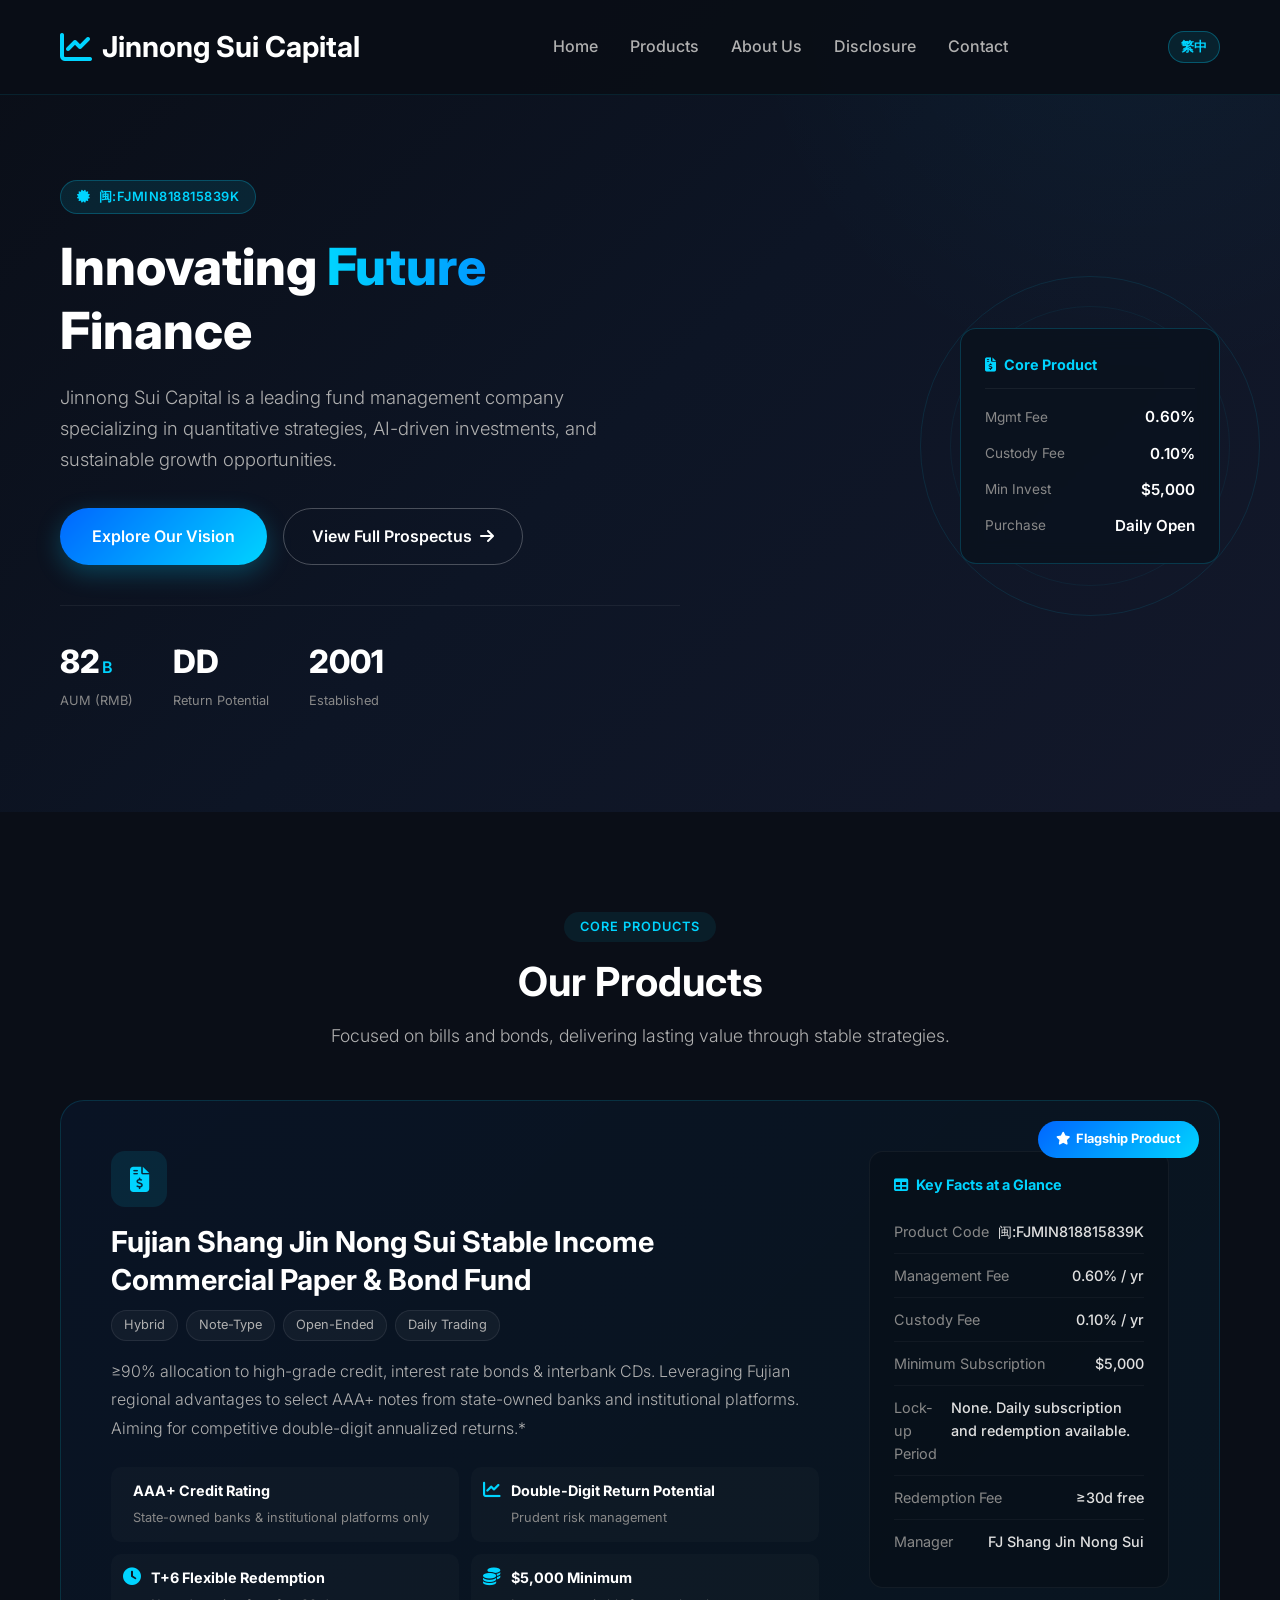
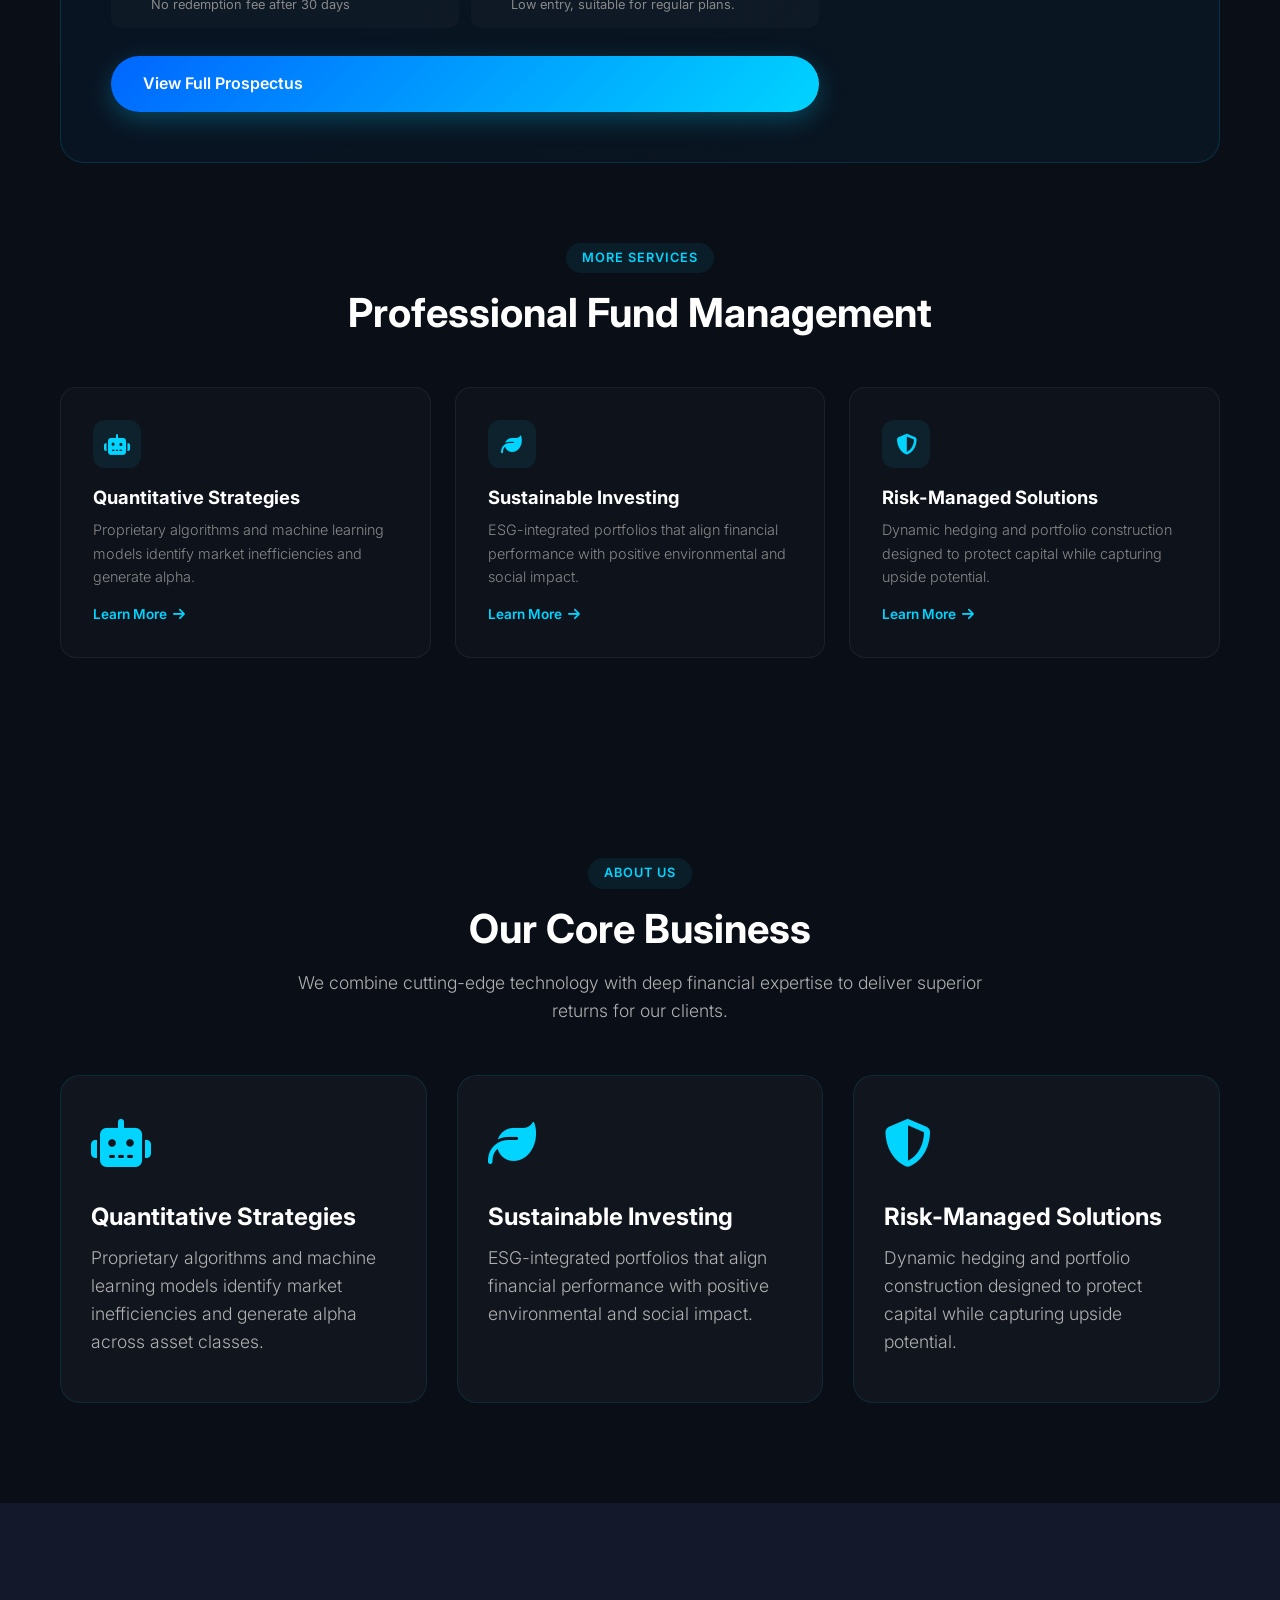
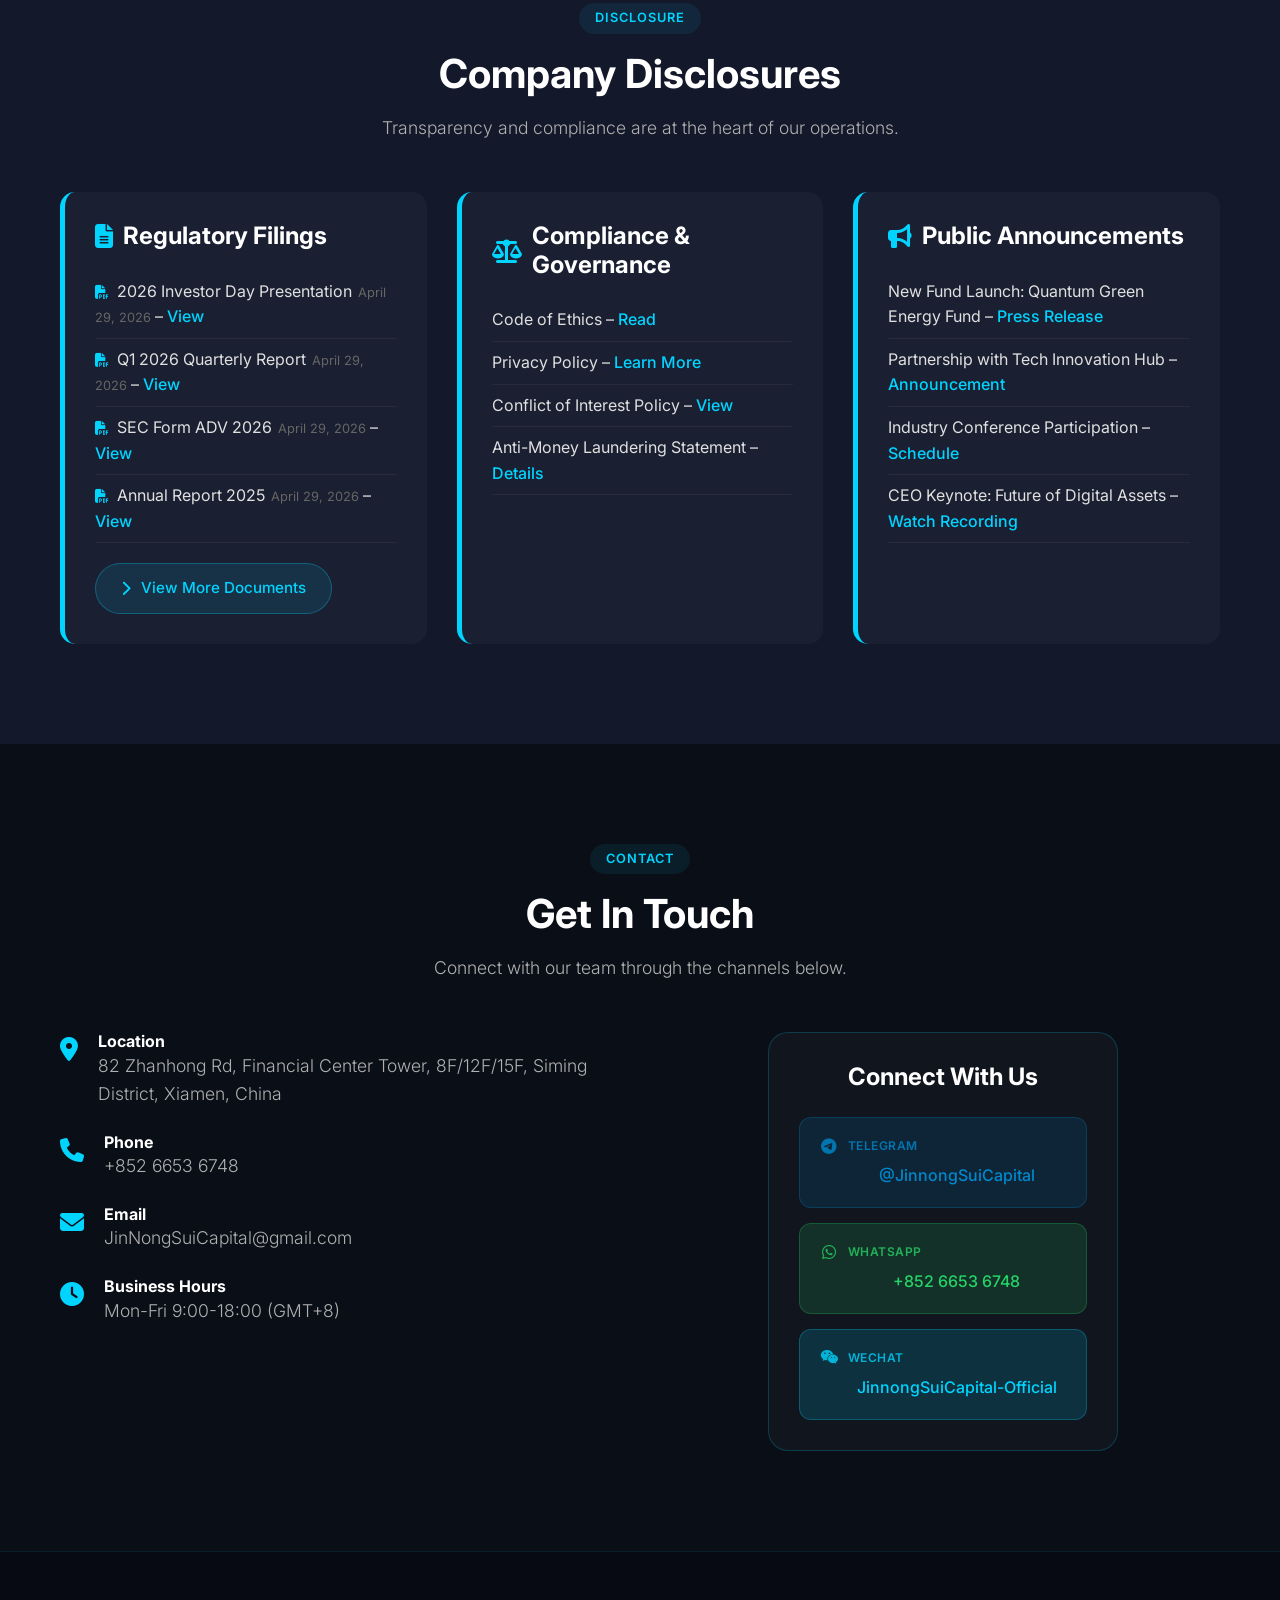
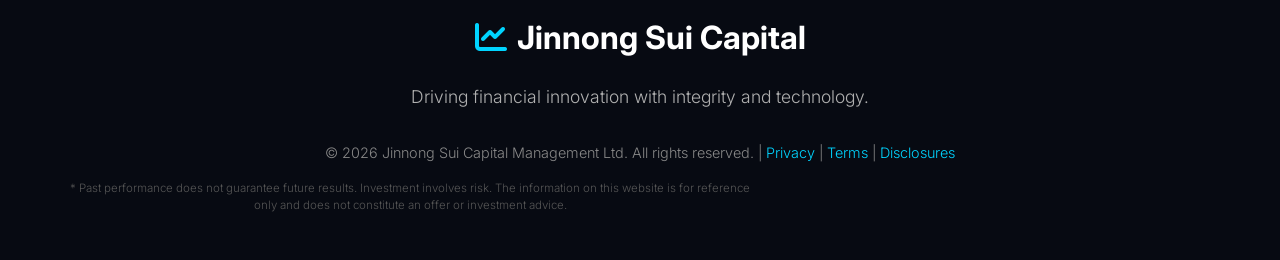
==== commit af9538c2: "合规性优化：收益表述改为暗示性语言，添加免责声明 - 去除具体收益率承诺（13.5%等），改为"双位数回报潜力""DD"等暗示表述 - 去除具体止损/回撤数字，改为描述性风控语言 - 历史数据加注"*" ====
--- a/index.html
+++ b/index.html
@@ -58,8 +58,8 @@
                         <span class="stat-label" data-i18n="hero.stat1.label">AUM (RMB)</span>
                     </div>
                     <div class="hero-stat">
-                        <span class="stat-value">13.5<span class="stat-unit">%</span></span>
-                        <span class="stat-label" data-i18n="hero.stat2.label">Annual Return Target</span>
+                        <span class="stat-value">DD<span class="stat-unit"></span></span>
+                        <span class="stat-label" data-i18n="hero.stat2.label">Return Potential</span>
                     </div>
                     <div class="hero-stat">
                         <span class="stat-value">2001</span>
@@ -124,7 +124,7 @@
                             <span data-i18n="fund.tag3">Open-Ended</span>
                             <span data-i18n="fund.tag4">Daily Trading</span>
                         </div>
-                        <p class="fp-desc" data-i18n="products.featured.desc">≥90% allocation to high-grade credit, interest rate bonds & interbank CDs. Leveraging Fujian regional advantages to select AAA+ notes from state-owned banks and institutional platforms. Target annualized return 13.5%.</p>
+                        <p class="fp-desc" data-i18n="products.featured.desc">≥90% allocation to high-grade credit, interest rate bonds & interbank CDs. Leveraging Fujian regional advantages to select AAA+ notes from state-owned banks and institutional platforms. Aiming for competitive double-digit annualized returns.*</p>
                         <div class="fp-highlights">
                             <div class="fph-item">
                                 <i class="fas fa-shield-haltered"></i>
@@ -136,8 +136,8 @@
                             <div class="fph-item">
                                 <i class="fas fa-chart-line"></i>
                                 <div>
-                                    <strong data-i18n="products.fph2.title">10%—13.5% Annualized</strong>
-                                    <span data-i18n="products.fph2.desc">Drawdown control ≤ 3%</span>
+                                    <strong data-i18n="products.fph2.title">Double-Digit Return Potential</strong>
+                                    <span data-i18n="products.fph2.desc">Prudent risk management</span>
                                 </div>
                             </div>
                             <div class="fph-item">
@@ -317,7 +317,7 @@
                                 <div class="social-label"><i class="fab fa-telegram"></i><span>Telegram</span></div>
                                 <div class="social-account">@JinnongSuiCapital</div>
                             </div>
-                            <a href="https://wa.me/85266536748" target="_blank" class="social-link whatsapp">
+                            <a href="https://wa.me/85266536748" target="_blank" rel="noopener noreferrer" class="social-link whatsapp">
                                 <div class="social-label"><i class="fab fa-whatsapp"></i><span>WhatsApp</span></div>
                                 <div class="social-account">+852 6653 6748</div>
                             </a>
@@ -339,6 +339,7 @@
                 <div class="footer-logo"><i class="fas fa-chart-line"></i> <span data-i18n="brand.name">Jinnong Sui Capital</span></div>
                 <p class="footer-tagline" data-i18n="footer.tagline">Driving financial innovation with integrity and technology.</p>
                 <p class="copyright">&copy; 2026 <span data-i18n="brand.full">Jinnong Sui Capital Management Ltd.</span> <span data-i18n="footer.rights">All rights reserved.</span> | <a href="compliance/privacy-policy.html" data-i18n="footer.privacy">Privacy</a> | <a href="compliance/terms.html" data-i18n="footer.terms">Terms</a> | <a href="#disclosure" data-i18n="footer.disclosures">Disclosures</a></p>
+                <p class="disclaimer-note" data-i18n="footer.disclaimer">* Past performance does not guarantee future results. Investment involves risk. The information on this website is for reference only and does not constitute an offer or investment advice.</p>
             </div>
         </div>
     </footer>
--- a/style.css
+++ b/style.css
@@ -898,6 +898,14 @@
 .copyright a {
     color: #00d4ff;
     text-decoration: none;
+}
+
+.disclaimer-note {
+    color: #555;
+    font-size: 0.72rem;
+    margin-top: 8px;
+    line-height: 1.5;
+    max-width: 700px;
 }
 
 /* More Button */
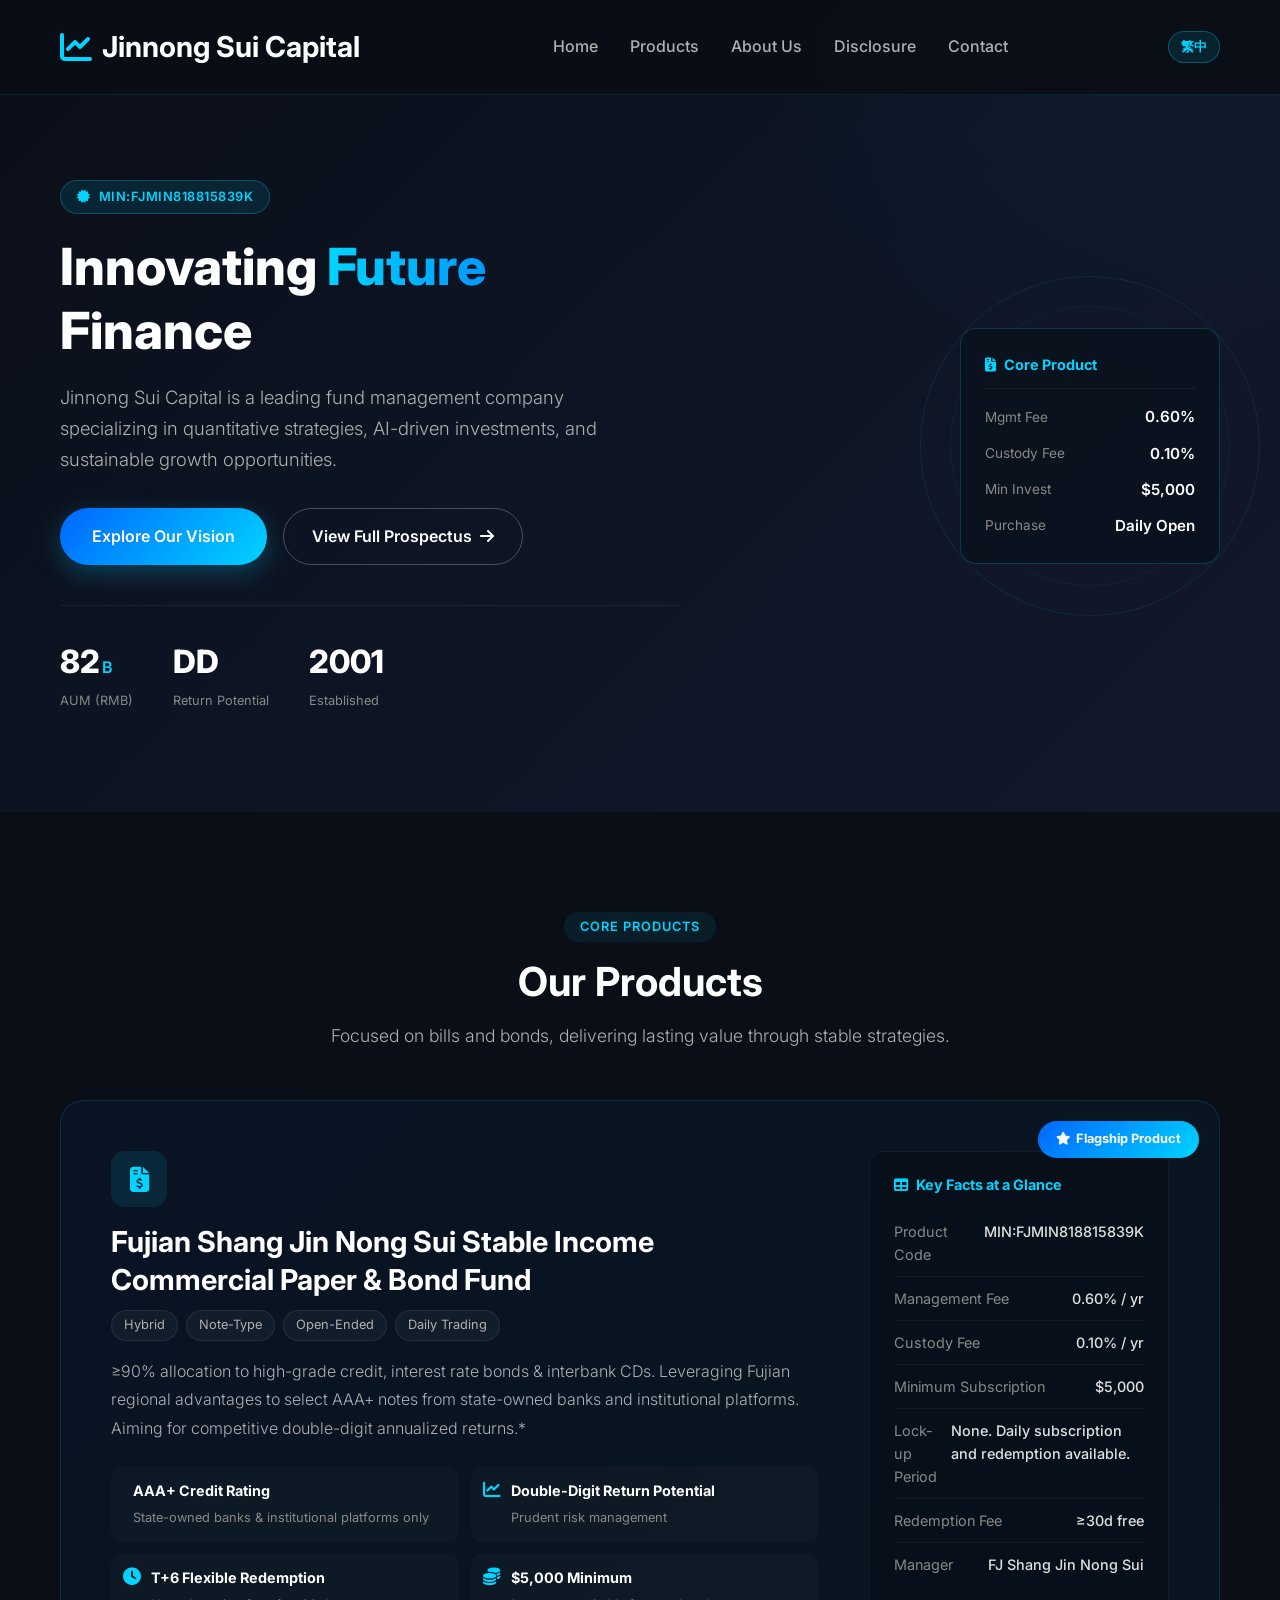
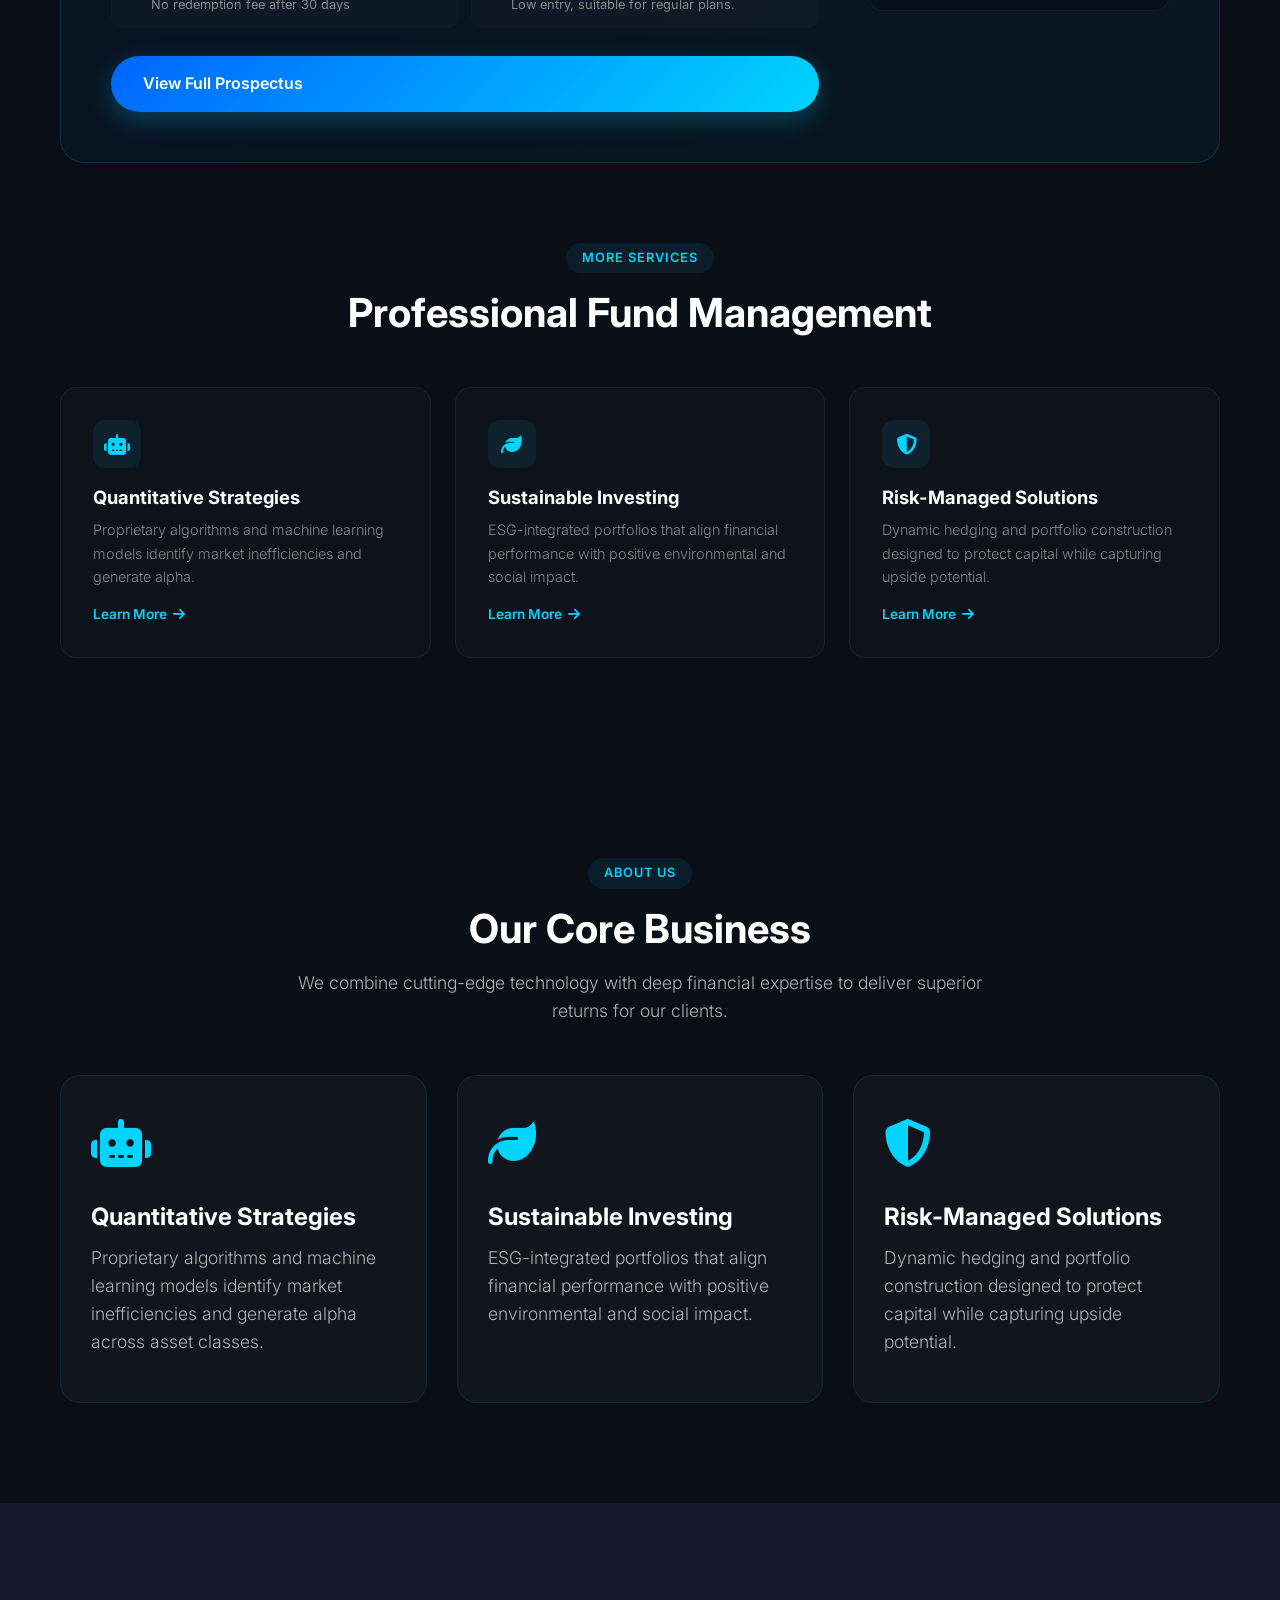
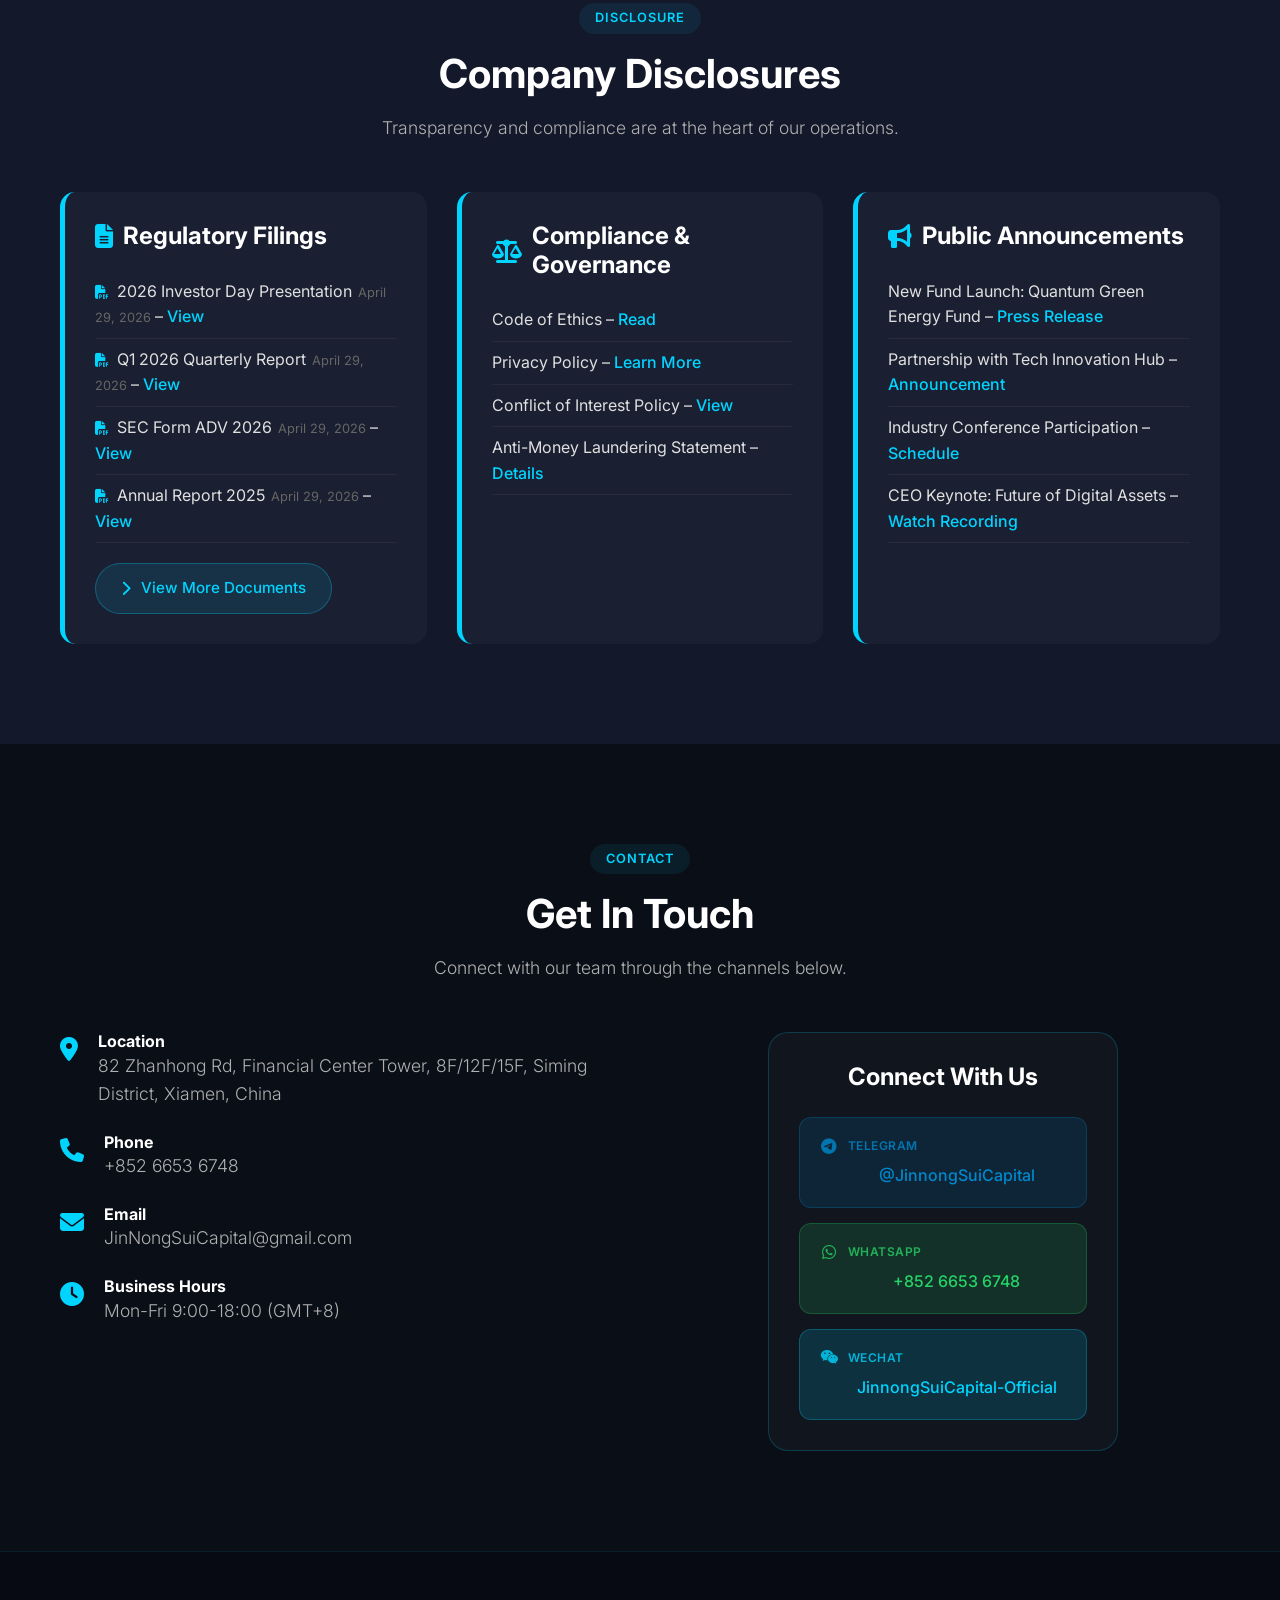
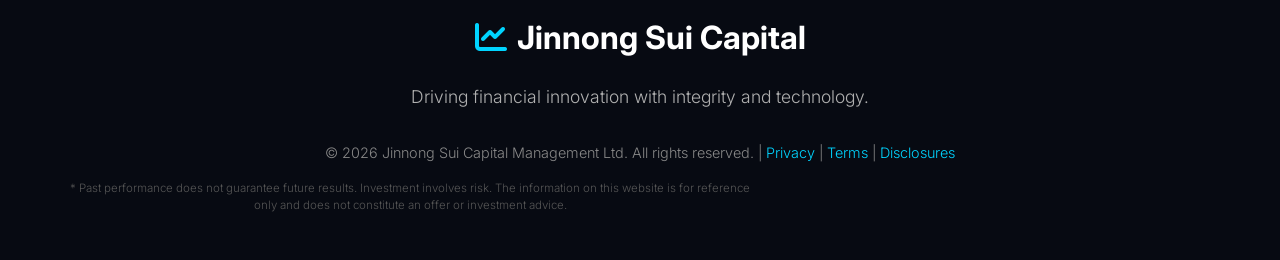
==== commit d1850eeb: "修复英文页面出现中文：产品代码添加 i18n，清除混合语言残留" ====
--- a/index.html
+++ b/index.html
@@ -44,7 +44,7 @@
         <div class="container">
             <div class="hero-content">
                 <div class="hero-badge">
-                    <i class="fas fa-certificate"></i> 闽:FJMIN818815839K
+                    <i class="fas fa-certificate"></i> <span data-i18n="brand.code">MIN:FJMIN818815839K</span>
                 </div>
                 <h1 data-i18n="hero.heading">Innovating <span class="highlight">Future</span> Finance</h1>
                 <p class="subtitle" data-i18n="hero.subtitle">Jinnong Sui Capital is a leading fund management company specializing in quantitative strategies, AI-driven investments, and sustainable growth opportunities.</p>
@@ -162,7 +162,7 @@
                     <div class="featured-right">
                         <div class="featured-table">
                             <h4><i class="fas fa-table"></i> <span data-i18n="fund.facts.title">Key Facts at a Glance</span></h4>
-                            <div class="ft-row"><span data-i18n="fund.facts.code">Product Code</span><span>闽:FJMIN818815839K</span></div>
+                            <div class="ft-row"><span data-i18n="fund.facts.code">Product Code</span><span data-i18n="brand.code">MIN:FJMIN818815839K</span></div>
                             <div class="ft-row"><span data-i18n="fund.facts.mgmtFee">Management Fee</span><span>0.60% / yr</span></div>
                             <div class="ft-row"><span data-i18n="fund.facts.custodyFee">Custody Fee</span><span>0.10% / yr</span></div>
                             <div class="ft-row"><span data-i18n="fund.facts.min">Min Subscription</span><span>$5,000</span></div>
@@ -313,10 +313,10 @@
                     <div class="social-card">
                         <h3 data-i18n="contact.social.title">Connect With Us</h3>
                         <div class="social-links">
-                            <div class="social-link telegram">
+                            <a href="https://t.me/JinnongSuiCapital" target="_blank" rel="noopener noreferrer" class="social-link telegram">
                                 <div class="social-label"><i class="fab fa-telegram"></i><span>Telegram</span></div>
                                 <div class="social-account">@JinnongSuiCapital</div>
-                            </div>
+                            </a>
                             <a href="https://wa.me/85266536748" target="_blank" rel="noopener noreferrer" class="social-link whatsapp">
                                 <div class="social-label"><i class="fab fa-whatsapp"></i><span>WhatsApp</span></div>
                                 <div class="social-account">+852 6653 6748</div>
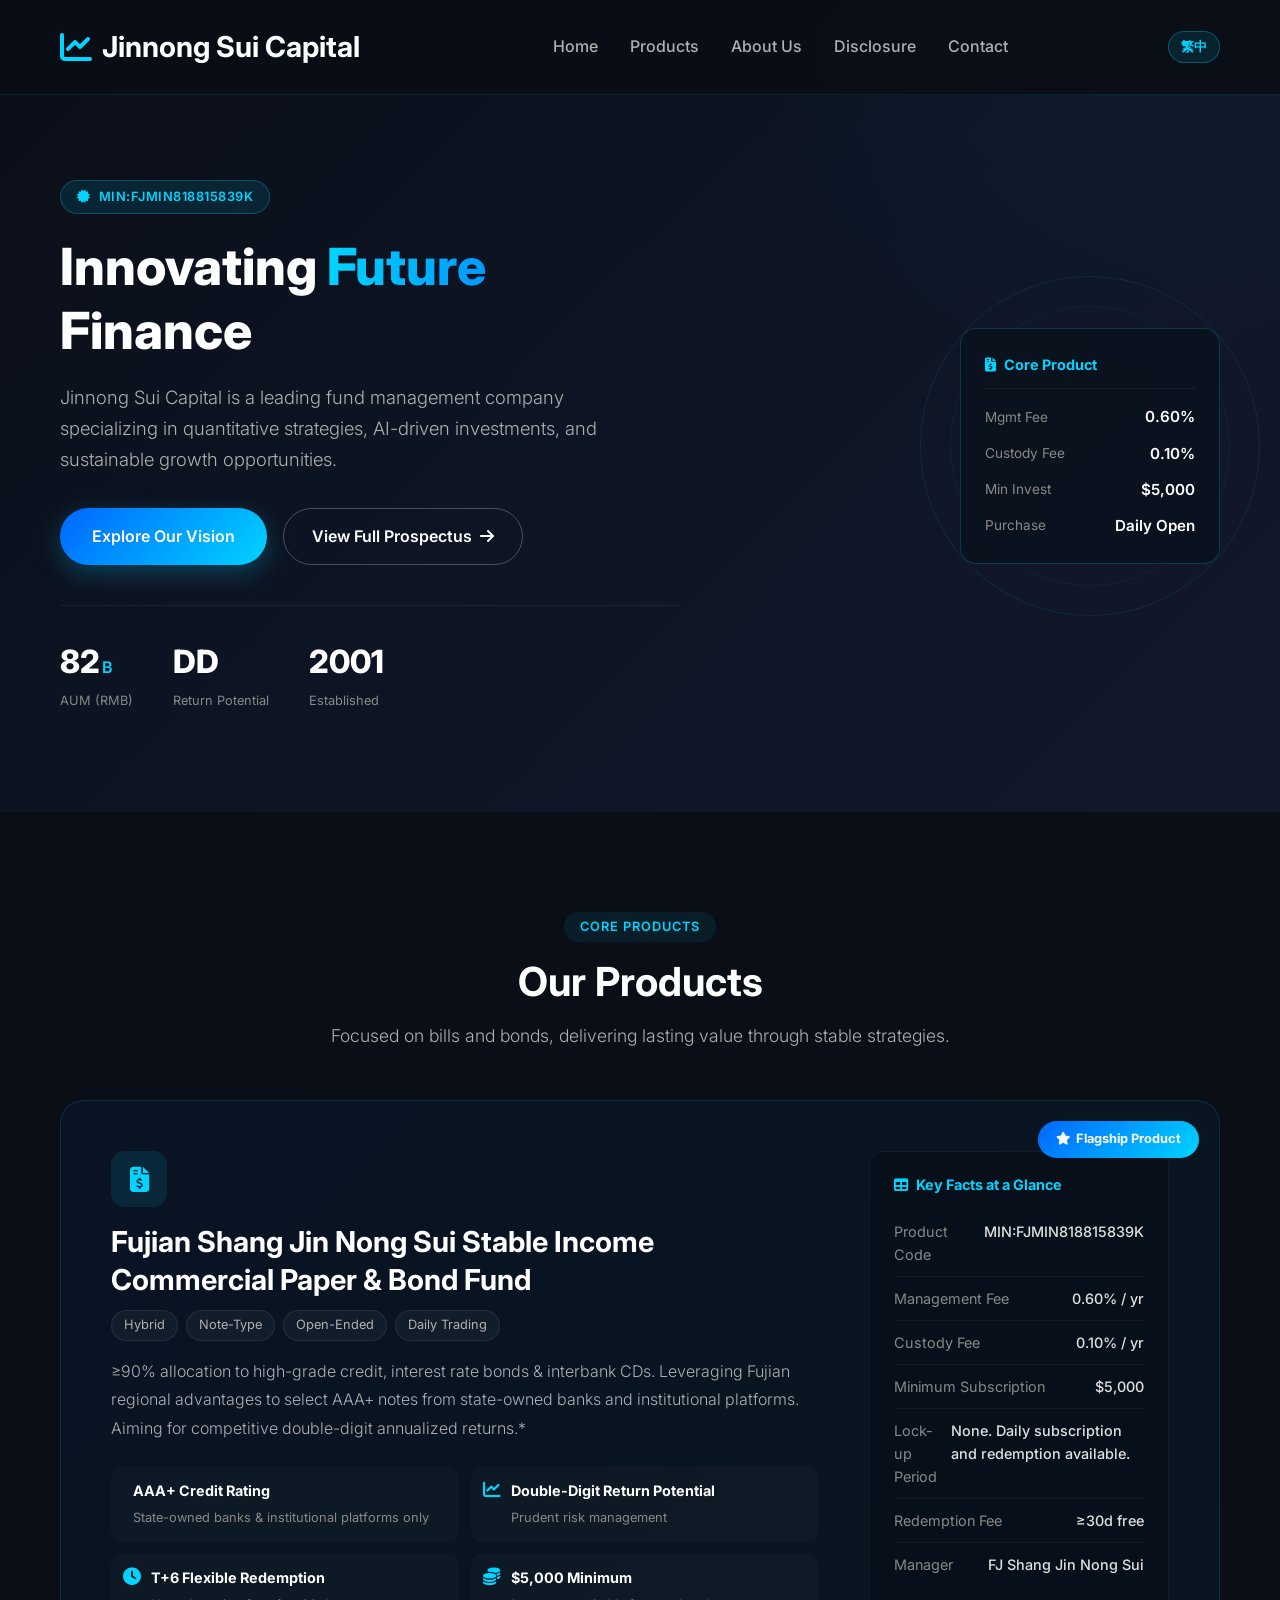
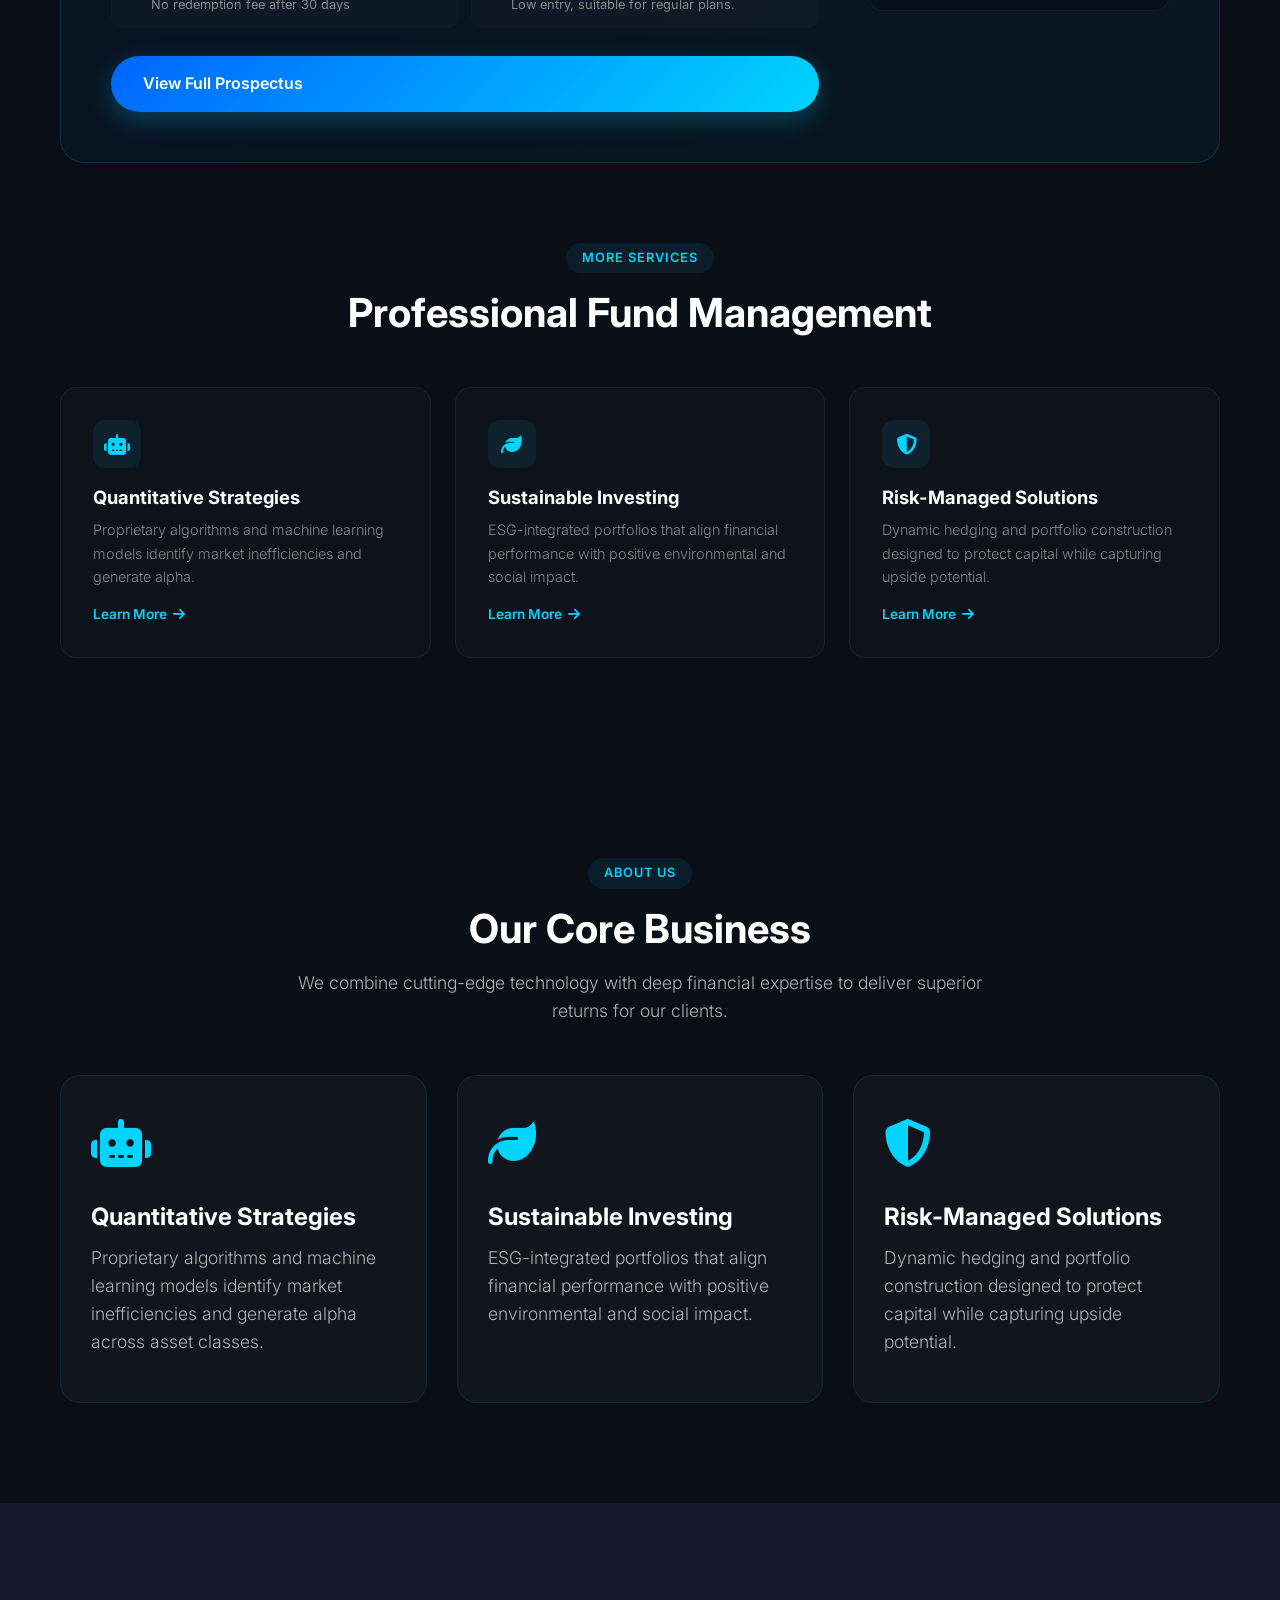
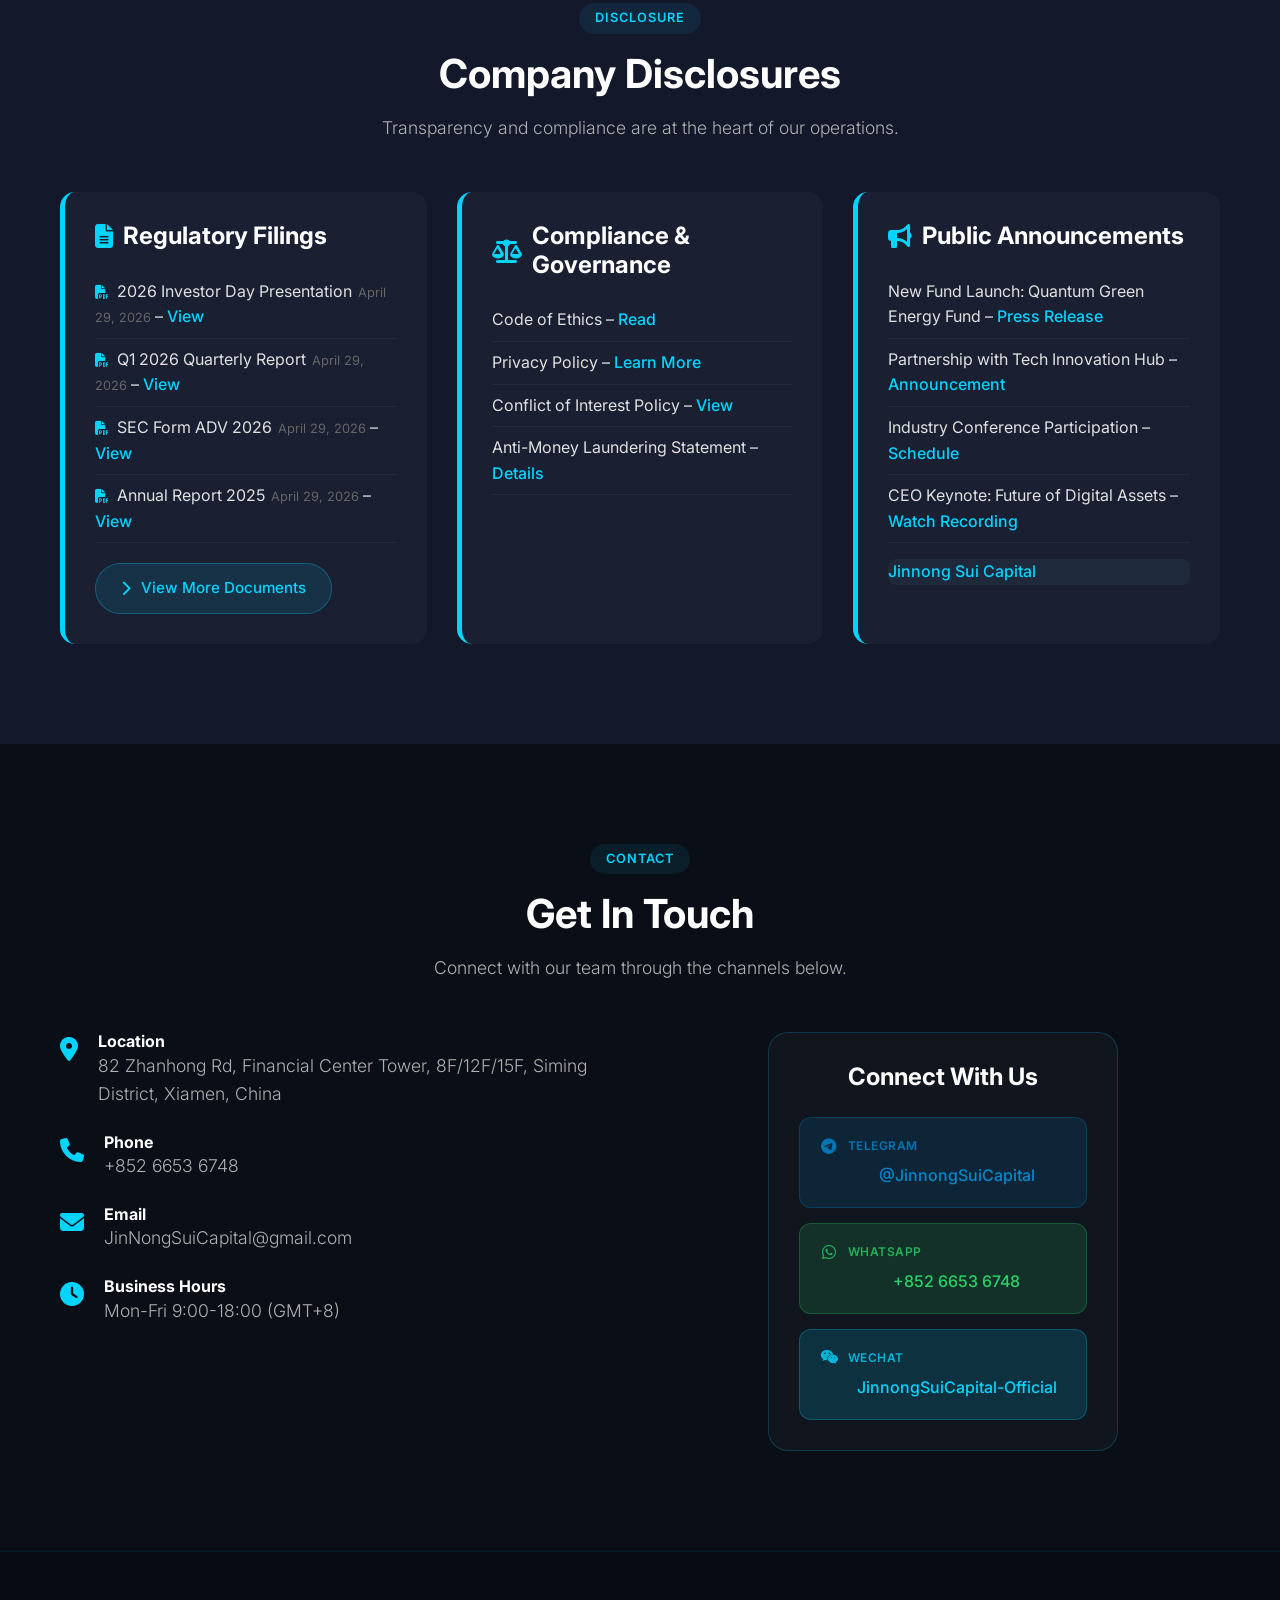
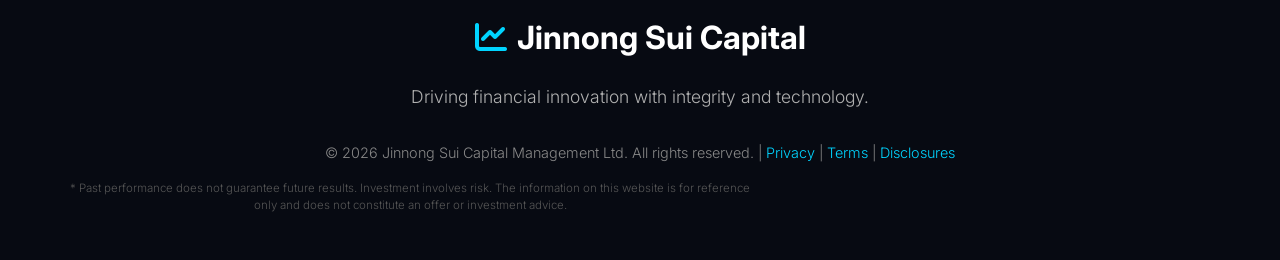
==== commit 96fa10e8: "嵌入 Facebook Page 时间线到公告事项卡片" ====
--- a/index.html
+++ b/index.html
@@ -265,6 +265,7 @@
                         <li><span data-i18n="disclosure.card3.li3">Industry Conference Participation – </span><a href="announcements/industry-conference.html" data-i18n="disclosure.card3.li3.link">Schedule</a></li>
                         <li><span data-i18n="disclosure.card3.li4">CEO Keynote: Future of Digital Assets – </span><a href="announcements/ceo-keynote-digital-assets.html" data-i18n="disclosure.card3.li4.link">Watch Recording</a></li>
                     </ul>
+                    <div class="fb-page" data-href="https://www.facebook.com/jnscapital" data-tabs="timeline" data-width="" data-height="350" data-small-header="true" data-adapt-container-width="true" data-hide-cover="false" data-show-facepile="false"><blockquote cite="https://www.facebook.com/jnscapital" class="fb-xfbml-parse-ignore"><a href="https://www.facebook.com/jnscapital">Jinnong Sui Capital</a></blockquote></div>
                 </div>
             </div>
         </div>
@@ -381,5 +382,9 @@
             return div.innerHTML;
         }
     </script>
+
+    <!-- Facebook SDK -->
+    <div id="fb-root"></div>
+    <script async defer crossorigin="anonymous" src="https://connect.facebook.net/en_US/sdk.js#xfbml=1&version=v22.0"></script>
 </body>
 </html>
--- a/style.css
+++ b/style.css
@@ -906,6 +906,13 @@
     margin-top: 8px;
     line-height: 1.5;
     max-width: 700px;
+}
+
+.fb-page {
+    margin-top: 16px;
+    background: #1e293b;
+    border-radius: 8px;
+    overflow: hidden;
 }
 
 /* More Button */
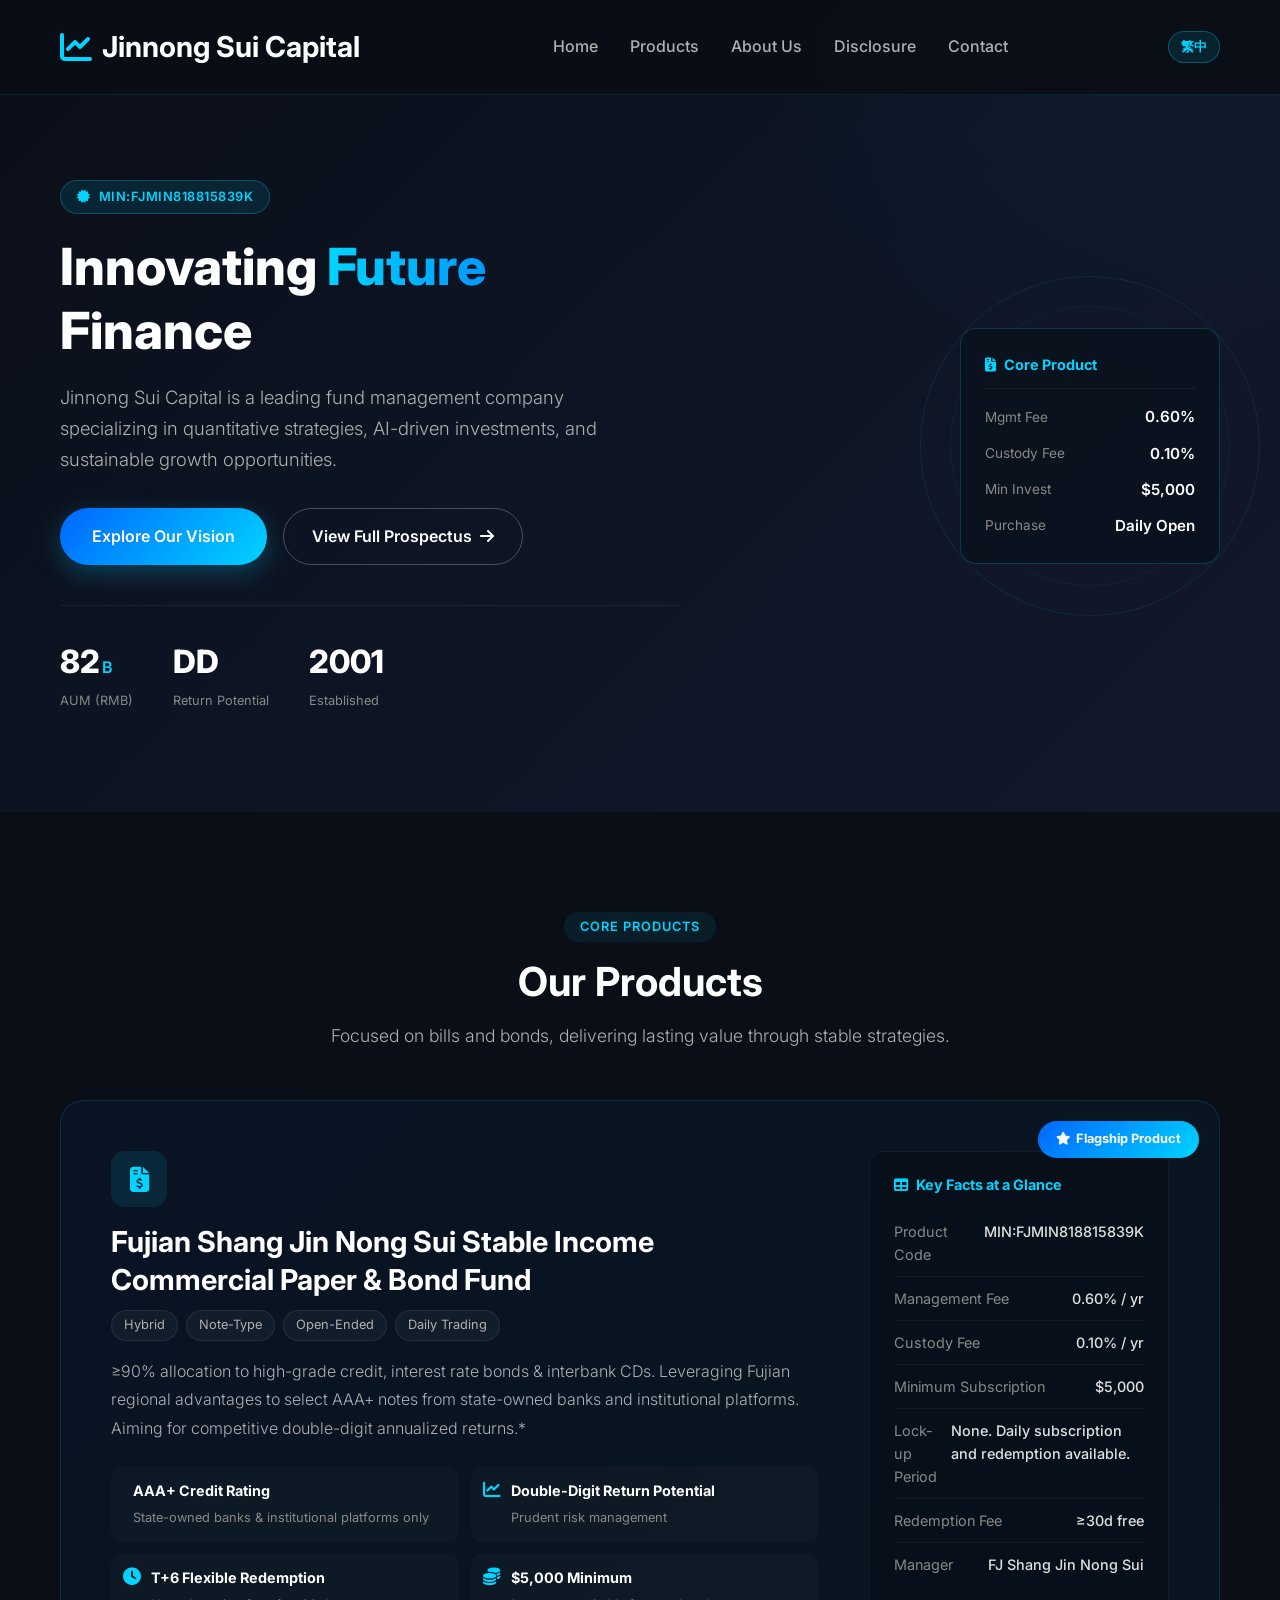
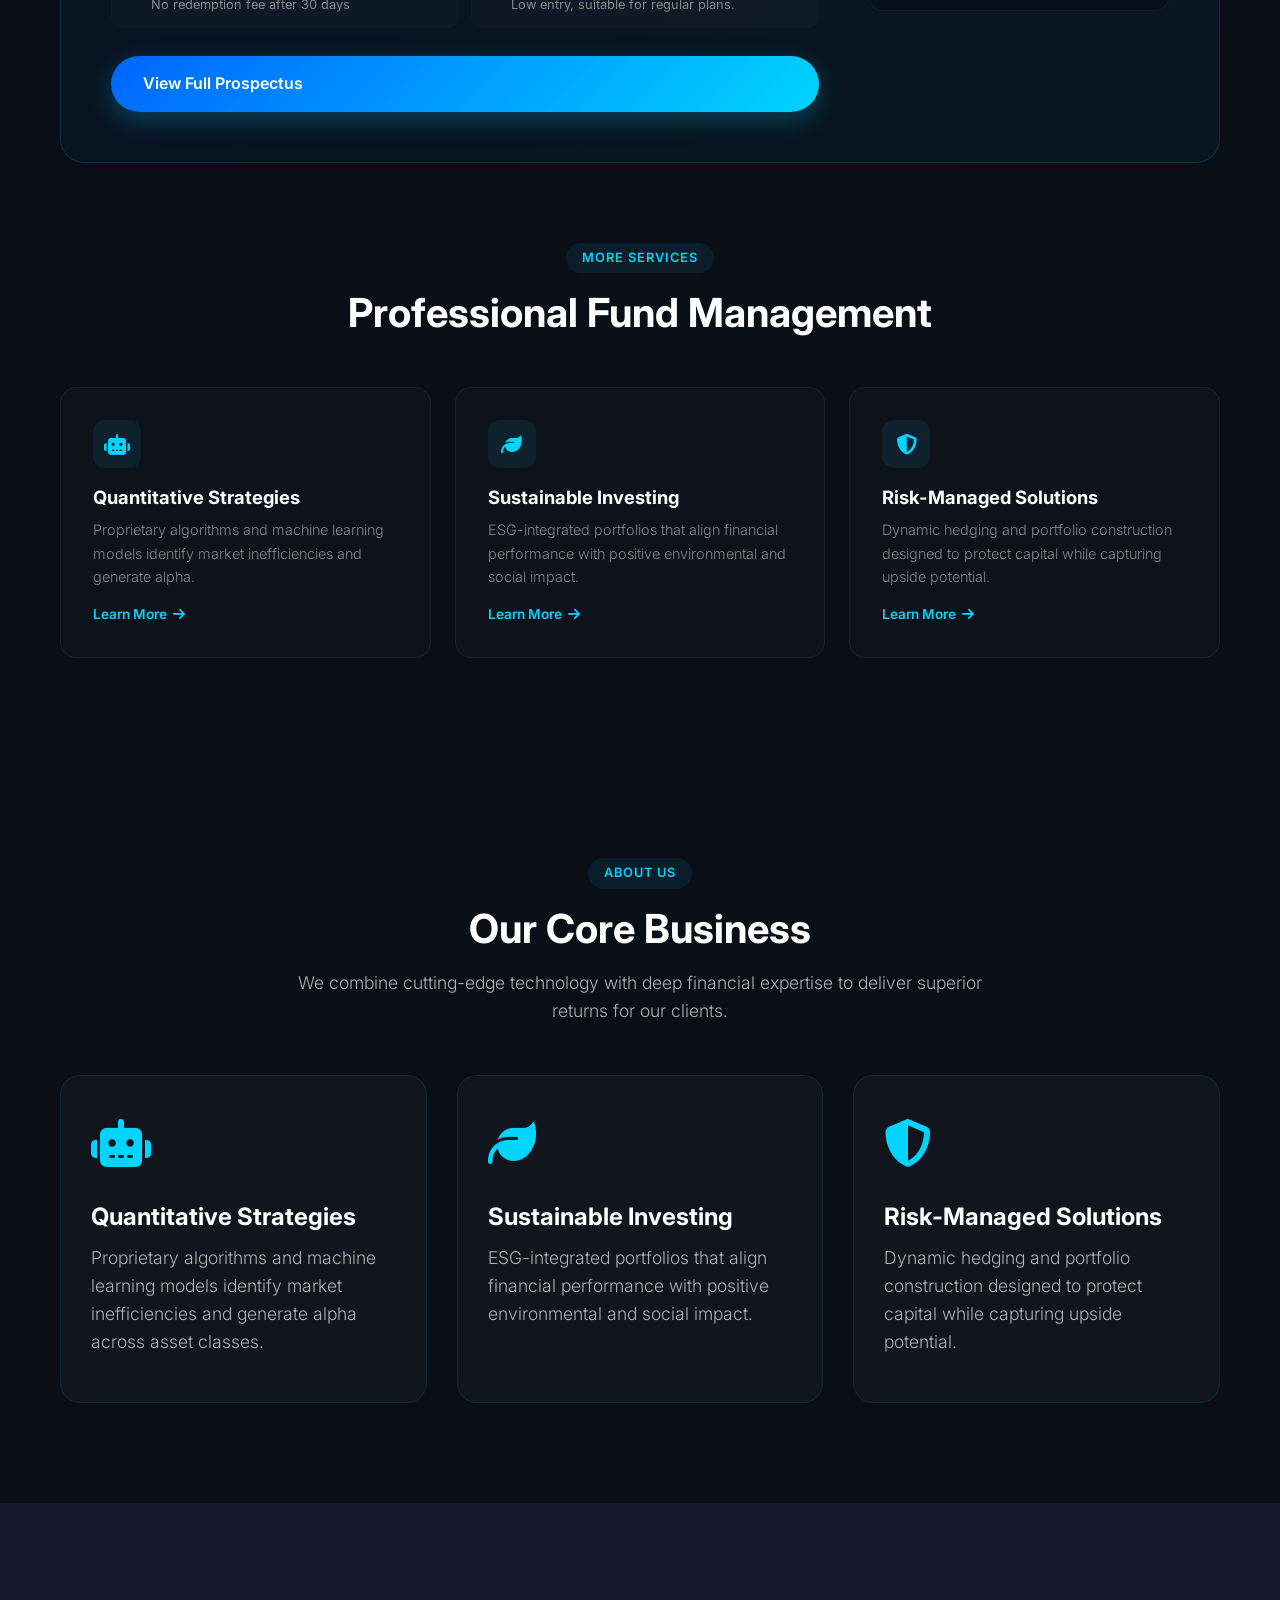
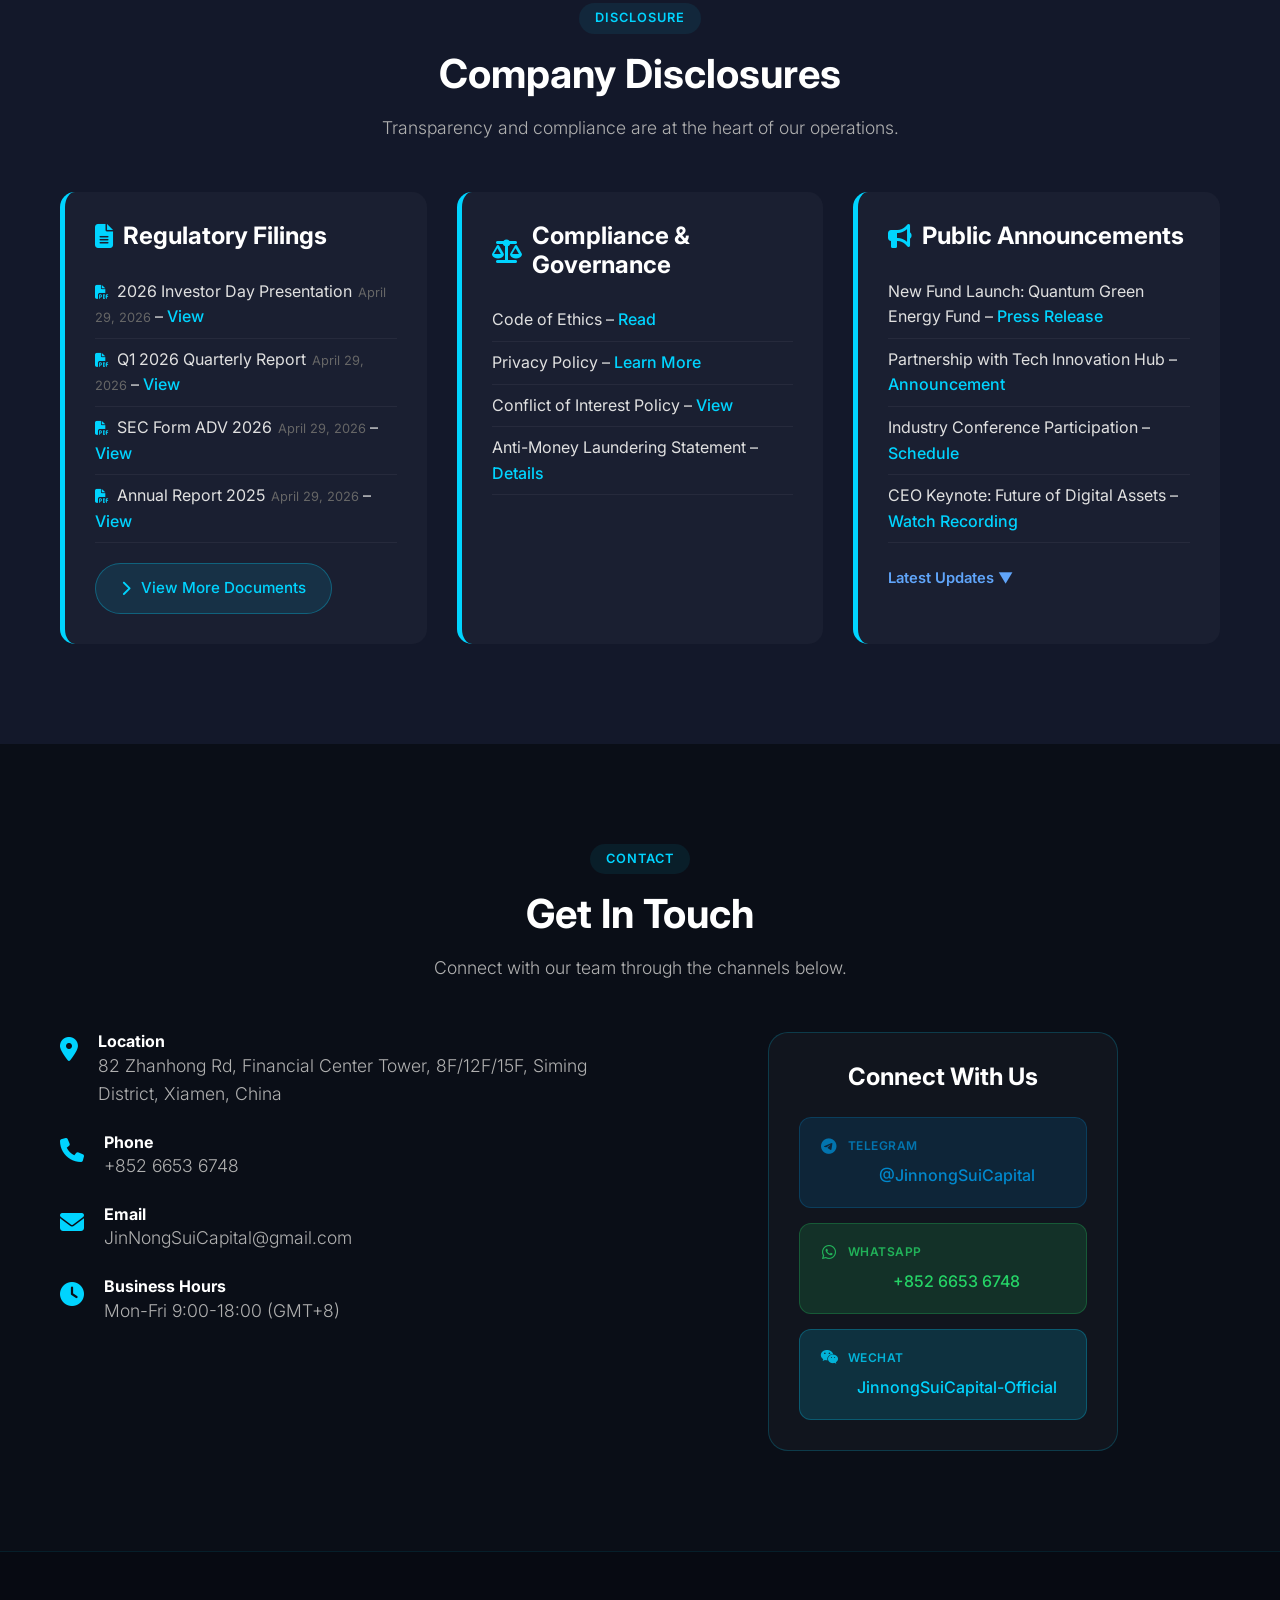
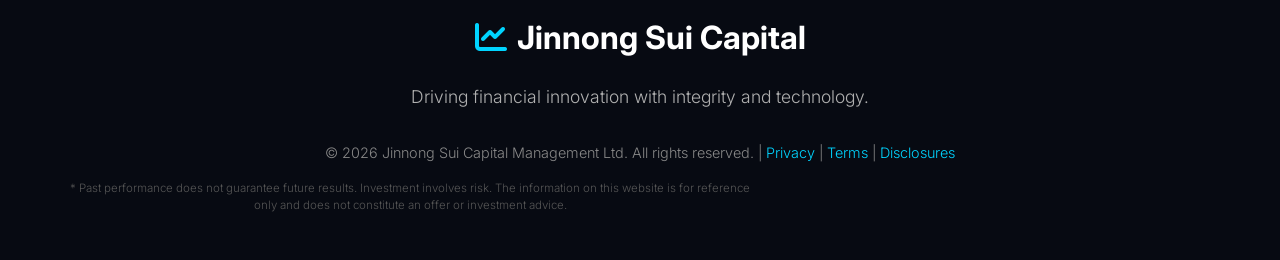
==== commit 8b3beab6: "FB 时间线改为折叠式，点击才展开加载" ====
--- a/index.html
+++ b/index.html
@@ -265,7 +265,8 @@
                         <li><span data-i18n="disclosure.card3.li3">Industry Conference Participation – </span><a href="announcements/industry-conference.html" data-i18n="disclosure.card3.li3.link">Schedule</a></li>
                         <li><span data-i18n="disclosure.card3.li4">CEO Keynote: Future of Digital Assets – </span><a href="announcements/ceo-keynote-digital-assets.html" data-i18n="disclosure.card3.li4.link">Watch Recording</a></li>
                     </ul>
-                    <div class="fb-page" data-href="https://www.facebook.com/jnscapital" data-tabs="timeline" data-width="" data-height="350" data-small-header="true" data-adapt-container-width="true" data-hide-cover="false" data-show-facepile="false"><blockquote cite="https://www.facebook.com/jnscapital" class="fb-xfbml-parse-ignore"><a href="https://www.facebook.com/jnscapital">Jinnong Sui Capital</a></blockquote></div>
+                    <div class="fb-toggle" id="fbToggle" onclick="var w=document.getElementById('fbWrap');if(w.innerHTML){w.innerHTML='';this.textContent='Latest Updates ▼';}else{w.innerHTML='<div class=fb-page data-href=https://www.facebook.com/jnscapital data-tabs=timeline data-height=300 data-small-header=true data-adapt-container-width=true data-hide-cover=true data-show-facepile=false></div>';this.textContent='Collapse ▲';if(typeof FB!=='undefined')FB.XFBML.parse(w);}">Latest Updates ▼</div>
+                    <div class="fb-wrap" id="fbWrap"></div>
                 </div>
             </div>
         </div>
--- a/style.css
+++ b/style.css
@@ -908,8 +908,19 @@
     max-width: 700px;
 }
 
-.fb-page {
+.fb-toggle {
     margin-top: 16px;
+    cursor: pointer;
+    color: #60a5fa;
+    font-size: 0.92rem;
+    font-weight: 600;
+    padding: 8px 0;
+    user-select: none;
+}
+.fb-toggle:hover { color: #93c5fd; }
+.fb-wrap { display: none; }
+.fb-wrap.open { display: block; }
+.fb-wrap .fb-page {
     background: #1e293b;
     border-radius: 8px;
     overflow: hidden;
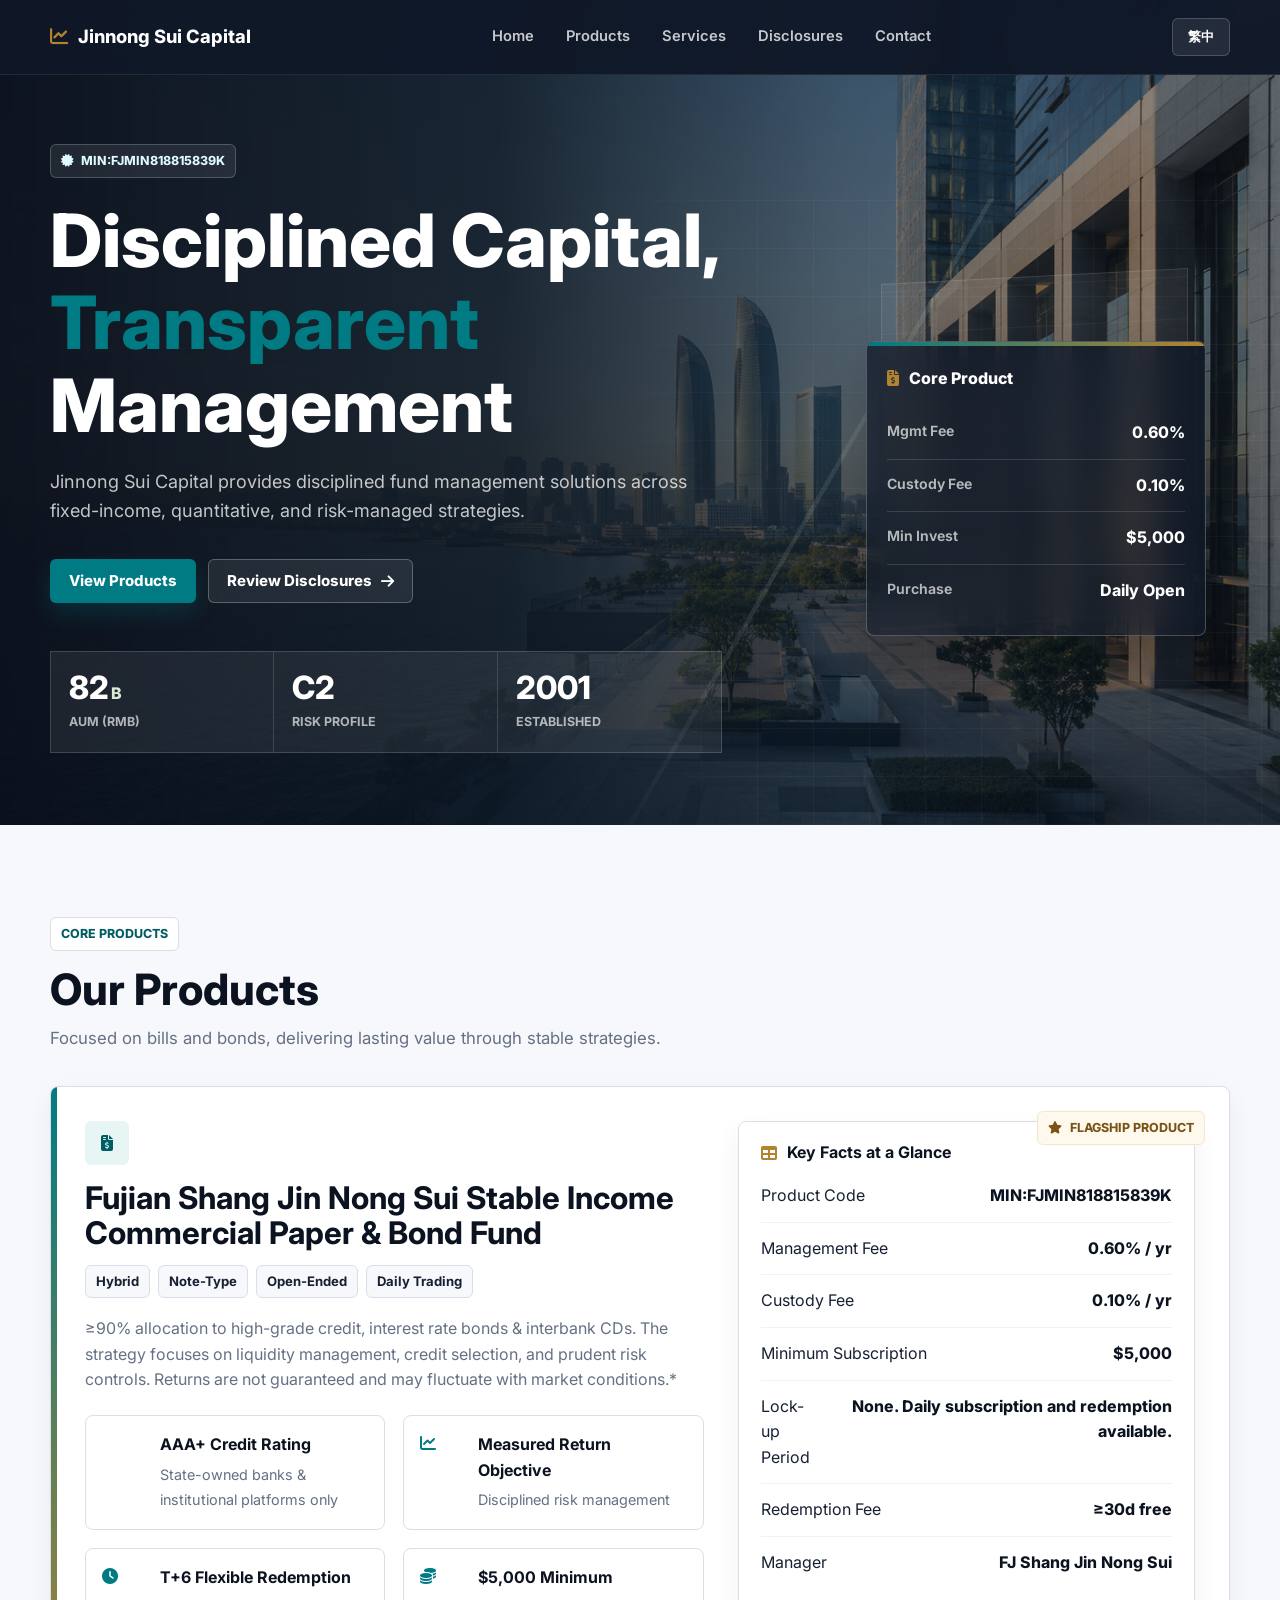
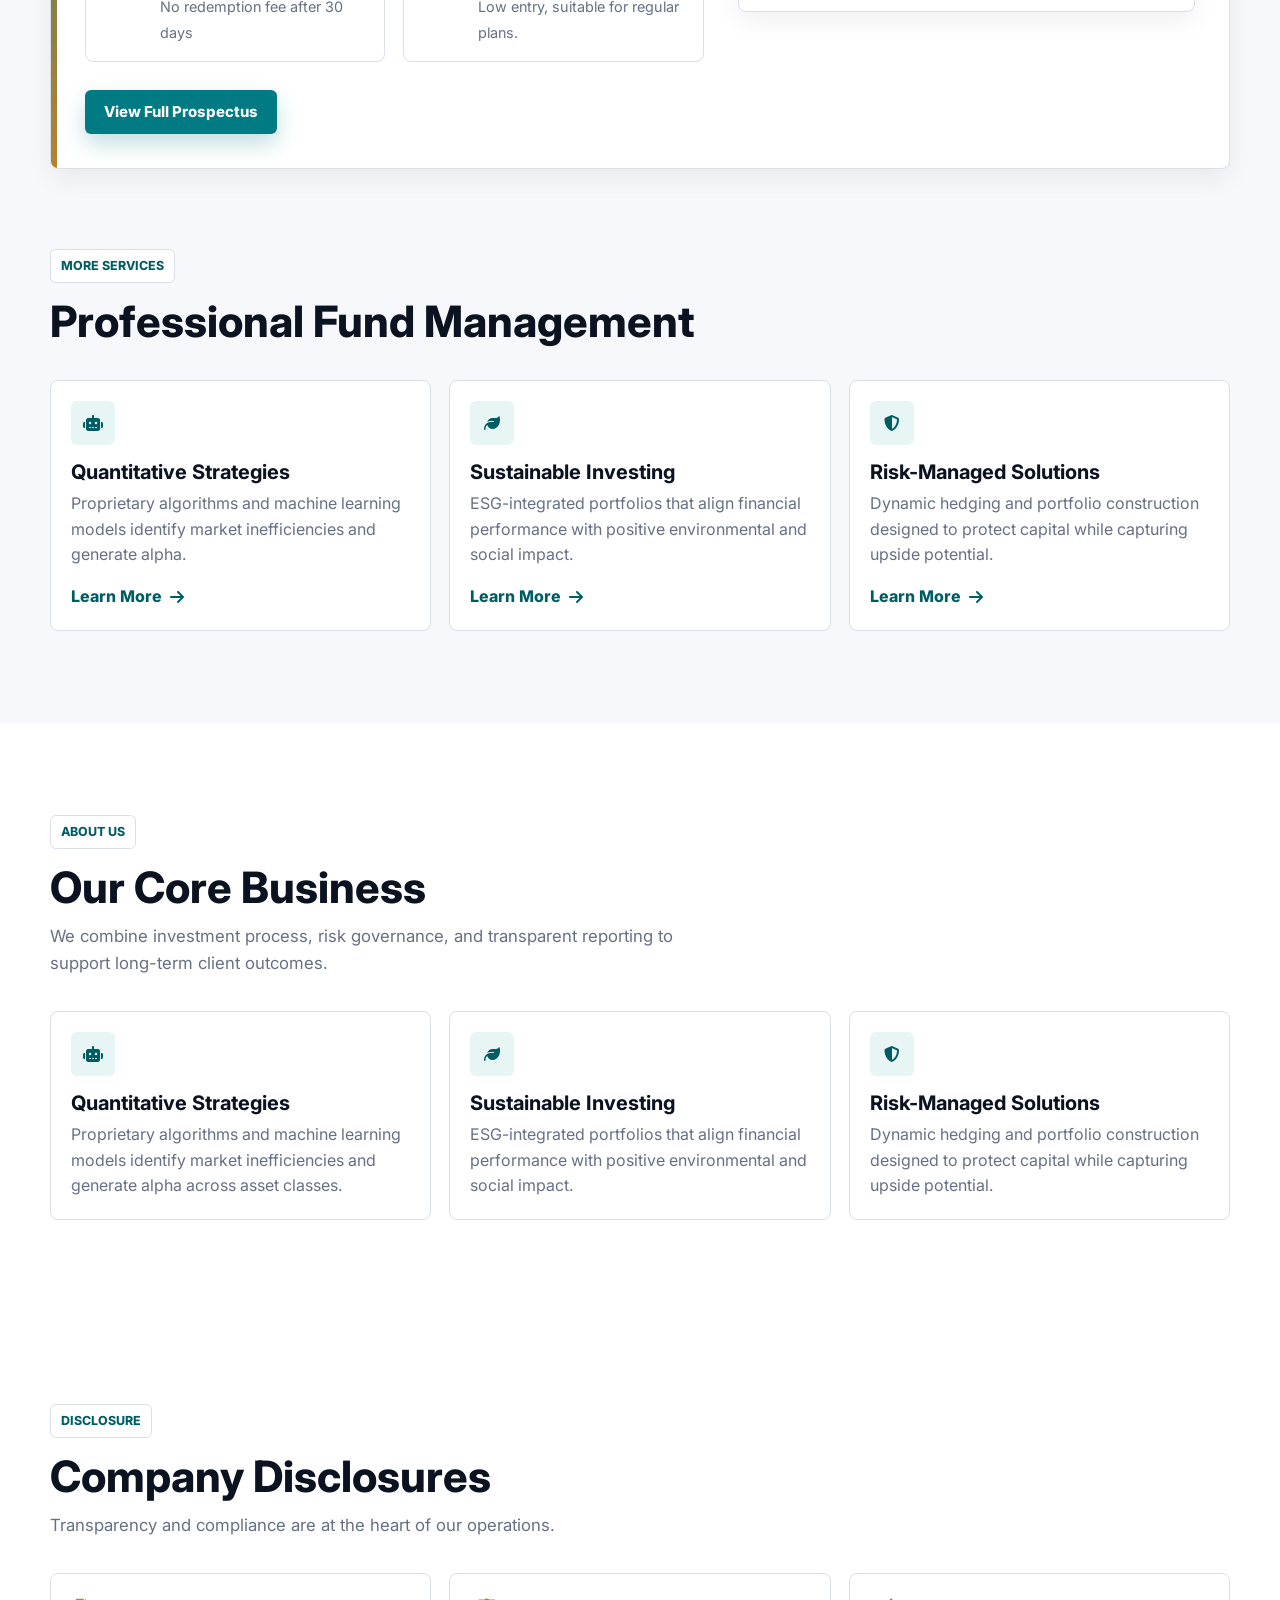
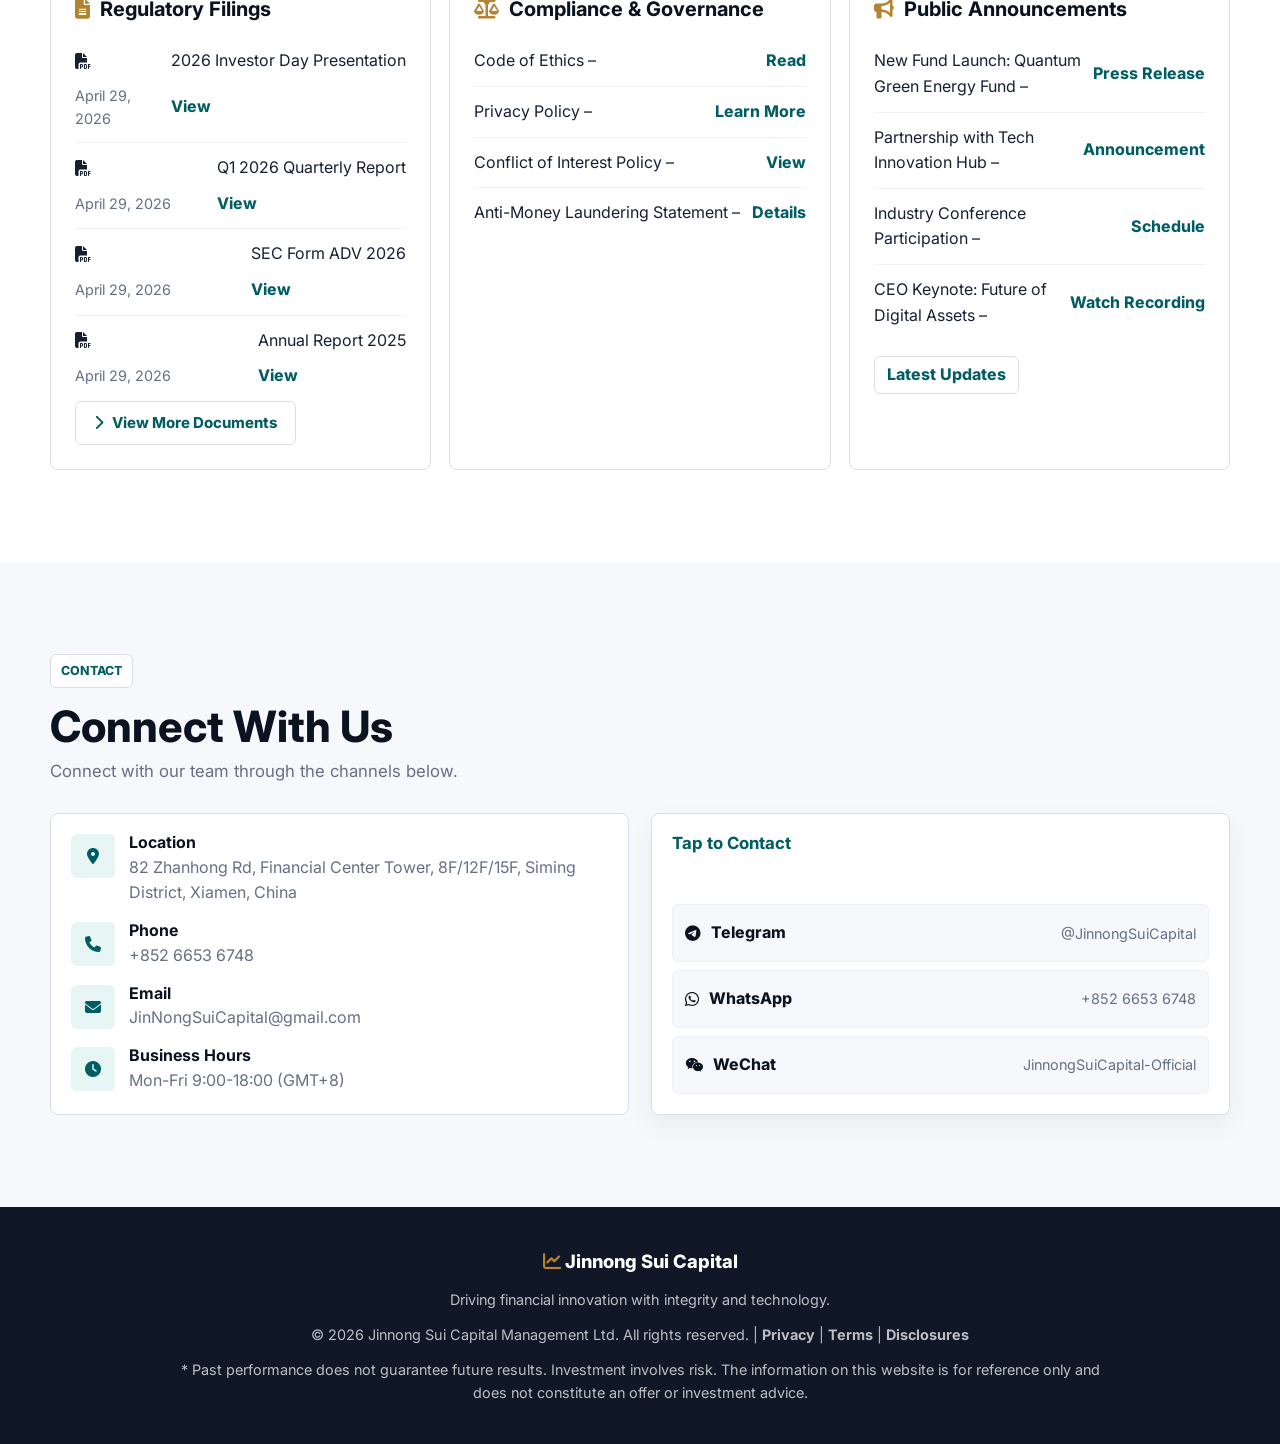
==== commit 40dbd222: "新增 site.js/favicon.svg，统一脚本管理及网站图标" ====
--- a/index.html
+++ b/index.html
@@ -10,9 +10,10 @@
     <link rel="stylesheet" href="style.css">
     <link rel="stylesheet" href="https://cdnjs.cloudflare.com/ajax/libs/font-awesome/6.4.0/css/all.min.css" media="print" onload="this.media='all'">
     <link href="https://fonts.googleapis.com/css2?family=Inter:wght@300;400;500;600;700;800;900&display=swap" rel="stylesheet">
-    <link rel="icon" type="image/x-icon" href="favicon.ico">
+    <link rel="icon" type="image/svg+xml" href="favicon.svg">
     <script src="reports-data.js" defer></script>
     <script src="lang.js" defer></script>
+    <script src="site.js" defer></script>
 </head>
 <body>
     <!-- Navigation -->
@@ -23,11 +24,11 @@
                 <span data-i18n="brand.name">Jinnong Sui Capital</span>
             </a>
             <ul class="nav-links">
-                <li><a href="#home" data-i18n="nav.home">Home</a></li>
-                <li><a href="#products" data-i18n="nav.products">Products</a></li>
-                <li><a href="#about" data-i18n="nav.about">About Us</a></li>
-                <li><a href="#disclosure" data-i18n="nav.disclosure">Disclosure</a></li>
-                <li><a href="#contact" data-i18n="nav.contact">Contact</a></li>
+                <li><a href="index.html#home" data-i18n="nav.home">Home</a></li>
+                <li><a href="index.html#products" data-i18n="nav.products">Products</a></li>
+                <li><a href="services.html" data-i18n="nav.services">Services</a></li>
+                <li><a href="regulatory-filings.html" data-i18n="nav.disclosure">Disclosures</a></li>
+                <li><a href="index.html#contact" data-i18n="nav.contact">Contact</a></li>
             </ul>
             <div class="nav-actions">
                 <button class="lang-toggle">繁中</button>
@@ -46,11 +47,11 @@
                 <div class="hero-badge">
                     <i class="fas fa-certificate"></i> <span data-i18n="brand.code">MIN:FJMIN818815839K</span>
                 </div>
-                <h1 data-i18n="hero.heading">Innovating <span class="highlight">Future</span> Finance</h1>
-                <p class="subtitle" data-i18n="hero.subtitle">Jinnong Sui Capital is a leading fund management company specializing in quantitative strategies, AI-driven investments, and sustainable growth opportunities.</p>
+                <h1 data-i18n="hero.heading">Disciplined Capital, <span class="highlight">Transparent</span> Management</h1>
+                <p class="subtitle" data-i18n="hero.subtitle">Jinnong Sui Capital provides disciplined fund management solutions across fixed-income, quantitative, and risk-managed strategies.</p>
                 <div class="hero-actions">
-                    <a href="#products" class="btn-primary" data-i18n="hero.cta">Explore Our Vision</a>
-                    <a href="fund-product.html" class="btn-outline" data-i18n="hero.cta2">View Full Prospectus <i class="fas fa-arrow-right"></i></a>
+                    <a href="#products" class="btn-primary" data-i18n="hero.cta">View Products</a>
+                    <a href="regulatory-filings.html" class="btn-outline" data-i18n="hero.cta2">Review Disclosures <i class="fas fa-arrow-right"></i></a>
                 </div>
                 <div class="hero-stats">
                     <div class="hero-stat">
@@ -58,8 +59,8 @@
                         <span class="stat-label" data-i18n="hero.stat1.label">AUM (RMB)</span>
                     </div>
                     <div class="hero-stat">
-                        <span class="stat-value">DD<span class="stat-unit"></span></span>
-                        <span class="stat-label" data-i18n="hero.stat2.label">Return Potential</span>
+                        <span class="stat-value">C2<span class="stat-unit"></span></span>
+                        <span class="stat-label" data-i18n="hero.stat2.label">Risk Profile</span>
                     </div>
                     <div class="hero-stat">
                         <span class="stat-value">2001</span>
@@ -124,7 +125,7 @@
                             <span data-i18n="fund.tag3">Open-Ended</span>
                             <span data-i18n="fund.tag4">Daily Trading</span>
                         </div>
-                        <p class="fp-desc" data-i18n="products.featured.desc">≥90% allocation to high-grade credit, interest rate bonds & interbank CDs. Leveraging Fujian regional advantages to select AAA+ notes from state-owned banks and institutional platforms. Aiming for competitive double-digit annualized returns.*</p>
+                        <p class="fp-desc" data-i18n="products.featured.desc">≥90% allocation to high-grade credit, interest rate bonds & interbank CDs. The strategy focuses on liquidity management, credit selection, and prudent risk controls. Returns are not guaranteed and may fluctuate with market conditions.*</p>
                         <div class="fp-highlights">
                             <div class="fph-item">
                                 <i class="fas fa-shield-haltered"></i>
@@ -136,8 +137,8 @@
                             <div class="fph-item">
                                 <i class="fas fa-chart-line"></i>
                                 <div>
-                                    <strong data-i18n="products.fph2.title">Double-Digit Return Potential</strong>
-                                    <span data-i18n="products.fph2.desc">Prudent risk management</span>
+                                    <strong data-i18n="products.fph2.title">Measured Return Objective</strong>
+                                    <span data-i18n="products.fph2.desc">Disciplined risk management</span>
                                 </div>
                             </div>
                             <div class="fph-item">
@@ -208,7 +209,7 @@
             <div class="section-header">
                 <span class="section-tag" data-i18n="about.tag">About Us</span>
                 <h2 class="section-title" data-i18n="about.title">Our Core Business</h2>
-                <p class="section-subtitle" data-i18n="about.subtitle">We combine cutting-edge technology with deep financial expertise to deliver superior returns for our clients.</p>
+                <p class="section-subtitle" data-i18n="about.subtitle">We combine investment process, risk governance, and transparent reporting to support long-term client outcomes.</p>
             </div>
             <div class="features">
                 <div class="feature-card">
@@ -265,7 +266,7 @@
                         <li><span data-i18n="disclosure.card3.li3">Industry Conference Participation – </span><a href="announcements/industry-conference.html" data-i18n="disclosure.card3.li3.link">Schedule</a></li>
                         <li><span data-i18n="disclosure.card3.li4">CEO Keynote: Future of Digital Assets – </span><a href="announcements/ceo-keynote-digital-assets.html" data-i18n="disclosure.card3.li4.link">Watch Recording</a></li>
                     </ul>
-                    <div class="fb-toggle" id="fbToggle" onclick="var w=document.getElementById('fbWrap');if(w.innerHTML){w.innerHTML='';this.textContent='Latest Updates ▼';}else{w.innerHTML='<div class=fb-page data-href=https://www.facebook.com/jnscapital data-tabs=timeline data-height=300 data-small-header=true data-adapt-container-width=true data-hide-cover=true data-show-facepile=false></div>';this.textContent='Collapse ▲';if(typeof FB!=='undefined')FB.XFBML.parse(w);}">Latest Updates ▼</div>
+                    <div class="fb-toggle" id="fbToggle">Latest Updates</div>
                     <div class="fb-wrap" id="fbWrap"></div>
                 </div>
             </div>
@@ -277,7 +278,7 @@
         <div class="container">
             <div class="section-header">
                 <span class="section-tag" data-i18n="contact.tag">Contact</span>
-                <h2 class="section-title" data-i18n="contact.title">Get In Touch</h2>
+                <h2 class="section-title" data-i18n="contact.title">Connect With Us</h2>
                 <p class="section-subtitle" data-i18n="contact.subtitle">Connect with our team through the channels below.</p>
             </div>
             <div class="contact-wrapper">
@@ -313,7 +314,7 @@
                 </div>
                 <div class="social-section">
                     <div class="social-card">
-                        <h3 data-i18n="contact.social.title">Connect With Us</h3>
+                        <h3 data-i18n="contact.social.title">Tap to Contact</h3>
                         <div class="social-links">
                             <a href="https://t.me/JinnongSuiCapital" target="_blank" rel="noopener noreferrer" class="social-link telegram">
                                 <div class="social-label"><i class="fab fa-telegram"></i><span>Telegram</span></div>
@@ -346,46 +347,8 @@
         </div>
     </footer>
 
-    <script>
-        document.querySelector('.menu-toggle').addEventListener('click', function() {
-            document.querySelector('.nav-links').classList.toggle('active');
-        });
-
-        document.addEventListener('DOMContentLoaded', function() {
-            var list = document.getElementById('recent-reports-list');
-            if (!list) return;
-            var reports = (typeof REGULATORY_REPORTS !== 'undefined') ? REGULATORY_REPORTS : [];
-            if (reports.length === 0) {
-                list.innerHTML = '<li class="report-loading">No documents found. Add files to regulatory-docs/ folder.</li>';
-                return;
-            }
-            var recent = reports.slice(0, 4);
-            var html = '';
-            recent.forEach(function(r) {
-                var ext = (r.filename || '').split('.').pop().toLowerCase();
-                var iconMap = { pdf:'fa-file-pdf', doc:'fa-file-word', docx:'fa-file-word', xls:'fa-file-excel', xlsx:'fa-file-excel', csv:'fa-file-csv', ppt:'fa-file-powerpoint', pptx:'fa-file-powerpoint', png:'fa-file-image', jpg:'fa-file-image', jpeg:'fa-file-image', gif:'fa-file-image', zip:'fa-file-archive', rar:'fa-file-archive', txt:'fa-file-alt', md:'fa-file-alt' };
-                var icon = iconMap[ext] || 'fa-file';
-                html += '<li><i class="fas ' + icon + ' recent-icon"></i> <span>' + escapeHtml(r.title) + '</span><small class="recent-date">' + escapeHtml(r.date) + '</small> – <a href="' + escapeHtml(r.path) + '" class="pdf-link">View</a></li>';
-            });
-            list.innerHTML = html;
-            list.querySelectorAll('.pdf-link').forEach(function(link) {
-                link.addEventListener('click', function(e) { e.preventDefault(); window.open(this.getAttribute('href'), '_blank', 'noopener'); });
-            });
-            if (typeof window.applyTranslations === 'function') {
-                var lang = window.getCurrentLang ? window.getCurrentLang() : (localStorage.getItem('apex-lang') || 'en');
-                window.applyTranslations(lang);
-            }
-        });
-
-        function escapeHtml(str) {
-            var div = document.createElement('div');
-            div.textContent = str;
-            return div.innerHTML;
-        }
-    </script>
-
     <!-- Facebook SDK -->
     <div id="fb-root"></div>
     <script async defer crossorigin="anonymous" src="https://connect.facebook.net/en_US/sdk.js#xfbml=1&version=v22.0"></script>
 </body>
-</html>+</html>
--- a/style.css
+++ b/style.css
@@ -1,1631 +1,1639 @@
-/* Reset & Base */
+/* Institutional redesign */
+:root {
+    --ink: #172033;
+    --ink-strong: #0b1220;
+    --muted: #667085;
+    --line: #d9dee8;
+    --line-soft: #eef1f5;
+    --paper: #ffffff;
+    --surface: #f6f8fb;
+    --surface-warm: #fbfaf7;
+    --nav: #101828;
+    --nav-2: #182230;
+    --brand: #007b83;
+    --brand-dark: #005d63;
+    --accent: #b4832f;
+    --accent-soft: #f3e6cf;
+    --success: #247a5a;
+    --shadow: 0 18px 42px rgba(16, 24, 40, 0.09);
+    --shadow-soft: 0 10px 26px rgba(16, 24, 40, 0.06);
+    --radius: 8px;
+    --radius-sm: 6px;
+}
+
 * {
+    box-sizing: border-box;
     margin: 0;
     padding: 0;
-    box-sizing: border-box;
 }
 
 html {
     scroll-behavior: smooth;
+    background: var(--surface);
 }
 
 body {
-    font-family: 'Inter', sans-serif;
-    background-color: #0a0e17;
-    color: #e0e0e0;
+    font-family: "Inter", "Segoe UI", Arial, sans-serif;
+    color: var(--ink);
+    background:
+        linear-gradient(180deg, rgba(246, 248, 251, 0.96), rgba(246, 248, 251, 1)),
+        repeating-linear-gradient(90deg, rgba(23, 32, 51, 0.035) 0 1px, transparent 1px 96px);
     line-height: 1.6;
     overflow-x: hidden;
 }
 
+a {
+    color: inherit;
+}
+
 .container {
-    width: 100%;
-    max-width: 1200px;
+    width: min(1180px, calc(100% - 40px));
     margin: 0 auto;
-    padding: 0 20px;
-}
-
-/* Typography */
+}
+
 h1, h2, h3, h4 {
+    color: var(--ink-strong);
+    line-height: 1.12;
+    letter-spacing: 0;
+}
+
+h1 {
+    font-size: 4.6rem;
+    font-weight: 800;
+}
+
+h2 {
+    font-size: 2.7rem;
+    font-weight: 760;
+}
+
+h3 {
+    font-size: 1.25rem;
+    font-weight: 720;
+}
+
+h4 {
+    font-size: 1rem;
     font-weight: 700;
-    line-height: 1.2;
-}
-
-h1 {
-    font-size: 3.5rem;
-    margin-bottom: 1rem;
-}
-
-h2 {
-    font-size: 2.5rem;
-    margin-bottom: 1rem;
-}
-
-h3 {
-    font-size: 1.5rem;
-    margin-bottom: 0.75rem;
 }
 
 p {
-    font-size: 1.1rem;
-    margin-bottom: 1rem;
-    font-weight: 300;
+    color: var(--muted);
+    font-size: 1rem;
+}
+
+ul {
+    list-style: none;
 }
 
 .highlight {
-    color: #00d4ff;
-}
-
-/* Navigation */
+    color: var(--brand);
+}
+
 .navbar {
-    background-color: rgba(10, 14, 23, 0.95);
-    padding: 1.5rem 0;
     position: fixed;
-    top: 0;
-    width: 100%;
+    inset: 0 0 auto;
     z-index: 1000;
-    border-bottom: 1px solid rgba(0, 212, 255, 0.1);
+    background: rgba(16, 24, 40, 0.96);
+    border-bottom: 1px solid rgba(255, 255, 255, 0.08);
+    backdrop-filter: blur(16px);
 }
 
 .navbar .container {
+    min-height: 74px;
     display: flex;
+    align-items: center;
     justify-content: space-between;
-    align-items: center;
+    gap: 28px;
 }
 
 .logo {
-    display: flex;
-    align-items: center;
-    font-size: 1.8rem;
-    font-weight: 700;
+    display: inline-flex;
+    align-items: center;
+    gap: 10px;
     color: #fff;
     text-decoration: none;
-}
-
-.logo i {
-    color: #00d4ff;
-    margin-right: 10px;
-    font-size: 2rem;
+    font-weight: 760;
+    font-size: 1.15rem;
+    white-space: nowrap;
+}
+
+.logo i,
+.footer-logo i {
+    color: var(--accent);
 }
 
 .nav-links {
     display: flex;
-    list-style: none;
+    align-items: center;
+    gap: 6px;
 }
 
 .nav-links li {
-    margin-left: 2rem;
+    margin: 0;
 }
 
 .nav-links a {
-    color: #b0b0b0;
+    display: inline-flex;
+    align-items: center;
+    min-height: 38px;
+    padding: 0 13px;
+    color: rgba(255, 255, 255, 0.76);
     text-decoration: none;
-    font-weight: 500;
-    font-size: 1rem;
-    transition: color 0.3s;
-    position: relative;
-    padding: 5px 0;
-}
-
-.nav-links a:hover {
-    color: #00d4ff;
+    font-size: 0.92rem;
+    font-weight: 600;
+    border-radius: var(--radius-sm);
+    transition: color .2s, background .2s;
+}
+
+.nav-links a:hover,
+.nav-links a.active {
+    color: #fff;
+    background: rgba(255, 255, 255, 0.08);
 }
 
 .nav-links a::after {
-    content: '';
-    position: absolute;
-    bottom: 0;
-    left: 0;
-    width: 0;
-    height: 2px;
-    background: #00d4ff;
-    transition: width 0.3s;
-}
-
-.nav-links a:hover::after {
-    width: 100%;
+    display: none;
 }
 
 .nav-actions {
     display: flex;
     align-items: center;
-    gap: 12px;
+    gap: 10px;
+}
+
+.lang-toggle,
+.menu-toggle {
+    min-height: 38px;
+    border: 1px solid rgba(255, 255, 255, 0.18);
+    background: rgba(255, 255, 255, 0.08);
+    color: #fff;
+    border-radius: var(--radius-sm);
+    cursor: pointer;
+    font-weight: 700;
 }
 
 .lang-toggle {
-    background: rgba(0, 212, 255, 0.1);
-    color: #00d4ff;
-    border: 1px solid rgba(0, 212, 255, 0.3);
-    padding: 6px 12px;
-    border-radius: 50px;
-    font-size: 0.8rem;
-    font-weight: 600;
-    cursor: pointer;
-    transition: all 0.3s;
-    white-space: nowrap;
-    min-width: 46px;
-    text-align: center;
-    line-height: 1.4;
-}
-
-.lang-toggle:hover {
-    background: rgba(0, 212, 255, 0.2);
-    box-shadow: 0 0 12px rgba(0, 212, 255, 0.15);
+    min-width: 58px;
+    padding: 0 12px;
+    font-size: 0.82rem;
 }
 
 .menu-toggle {
     display: none;
-    background: none;
-    border: none;
-    color: #fff;
-    font-size: 1.5rem;
-    cursor: pointer;
-}
-
-/* Hero */
+    width: 42px;
+    font-size: 1rem;
+}
+
 .hero {
-    padding: 180px 0 100px;
-    background: linear-gradient(135deg, #0a0e17 0%, #0d1525 50%, #13182a 100%);
+    position: relative;
+    min-height: 760px;
+    padding: 144px 0 72px;
+    color: #fff;
+    background:
+        linear-gradient(90deg, rgba(8, 14, 26, 0.96) 0%, rgba(10, 22, 34, 0.88) 39%, rgba(12, 29, 42, 0.48) 66%, rgba(12, 23, 33, 0.22) 100%),
+        linear-gradient(180deg, rgba(6, 10, 18, 0.18), rgba(6, 10, 18, 0.38)),
+        url("assets/hero-xiamen-waterfront.png") center center / cover no-repeat;
     overflow: hidden;
-    position: relative;
-}
-
-.hero-bg {
+}
+
+.hero::before {
+    content: "";
     position: absolute;
-    top: -50%;
-    right: -20%;
-    width: 800px;
-    height: 800px;
-    border-radius: 50%;
-    background: radial-gradient(circle, rgba(0, 212, 255, 0.04) 0%, transparent 70%);
+    inset: 74px 0 auto;
+    height: 1px;
+    background: linear-gradient(90deg, transparent, rgba(255,255,255,.22), transparent);
+}
+
+.hero::after {
+    content: "";
+    position: absolute;
+    right: 0;
+    bottom: 0;
+    width: 54%;
+    height: 76%;
+    background:
+        linear-gradient(120deg, transparent 0 38%, rgba(255, 255, 255, 0.09) 38% 38.5%, transparent 38.5% 100%),
+        repeating-linear-gradient(0deg, rgba(255,255,255,.035) 0 1px, transparent 1px 48px),
+        repeating-linear-gradient(90deg, rgba(255,255,255,.03) 0 1px, transparent 1px 56px);
+    mask-image: linear-gradient(90deg, transparent, #000 24%);
     pointer-events: none;
 }
 
+.hero-bg,
+.visual-ring,
+.visual-ring-2 {
+    display: none;
+}
+
 .hero .container {
-    display: flex;
-    align-items: center;
-    justify-content: space-between;
-    gap: 60px;
     position: relative;
     z-index: 1;
+    display: grid;
+    grid-template-columns: minmax(0, 1.08fr) minmax(360px, 0.72fr);
+    gap: 60px;
+    align-items: center;
 }
 
 .hero-content {
-    flex: 1;
-    max-width: 620px;
+    max-width: 720px;
+}
+
+.hero-badge,
+.section-tag,
+.featured-badge,
+.badge {
+    display: inline-flex;
+    align-items: center;
+    gap: 8px;
+    min-height: 32px;
+    padding: 6px 10px;
+    border: 1px solid var(--line);
+    border-radius: var(--radius-sm);
+    background: var(--paper);
+    color: var(--brand-dark);
+    font-size: 0.78rem;
+    font-weight: 760;
+    text-transform: uppercase;
 }
 
 .hero-badge {
-    display: inline-flex;
-    align-items: center;
-    gap: 8px;
-    background: rgba(0, 212, 255, 0.1);
-    border: 1px solid rgba(0, 212, 255, 0.25);
-    color: #00d4ff;
-    padding: 6px 16px;
-    border-radius: 50px;
-    font-size: 0.8rem;
-    font-weight: 600;
-    margin-bottom: 20px;
-    letter-spacing: 0.5px;
-}
-
-.hero h1 {
-    color: #fff;
-    font-size: 3.2rem;
-    font-weight: 800;
-    line-height: 1.25;
-    margin-bottom: 1.2rem;
-}
-
-.hero h1 .highlight {
-    background: linear-gradient(90deg, #00d4ff, #0099ff);
-    -webkit-background-clip: text;
-    -webkit-text-fill-color: transparent;
-    background-clip: text;
-}
-
+    border-color: rgba(255,255,255,.2);
+    background: rgba(255,255,255,.08);
+    color: #dffbff;
+    margin-bottom: 22px;
+}
+
+.hero h1,
+.hero h2,
+.hero h3 {
+    color: #fff;
+}
+
+.hero .subtitle,
 .subtitle {
-    font-size: 1.15rem;
-    color: #b0b0b0;
-    max-width: 540px;
-    margin-bottom: 2rem;
-    line-height: 1.7;
-}
-
-.btn-primary {
-    display: inline-flex;
-    align-items: center;
-    gap: 8px;
-    background: linear-gradient(135deg, #0066ff, #00d4ff);
-    color: white;
-    padding: 15px 32px;
-    border-radius: 50px;
-    text-decoration: none;
-    font-weight: 600;
-    font-size: 1rem;
-    border: none;
-    cursor: pointer;
-    transition: transform 0.3s, box-shadow 0.3s;
-    box-shadow: 0 8px 24px rgba(0, 212, 255, 0.25);
-}
-
-.btn-primary:hover {
-    transform: translateY(-3px);
-    box-shadow: 0 16px 36px rgba(0, 212, 255, 0.35);
-}
-
-.btn-outline {
-    display: inline-flex;
-    align-items: center;
-    gap: 8px;
-    background: transparent;
-    color: #fff;
-    padding: 15px 28px;
-    border-radius: 50px;
-    text-decoration: none;
-    font-weight: 600;
-    font-size: 1rem;
-    border: 1px solid rgba(255, 255, 255, 0.25);
-    transition: all 0.3s;
-}
-
-.btn-outline:hover {
-    border-color: #00d4ff;
-    color: #00d4ff;
-    transform: translateY(-2px);
+    max-width: 680px;
+    margin-top: 20px;
+    color: rgba(255,255,255,.75);
+    font-size: 1.13rem;
 }
 
 .hero-actions {
     display: flex;
-    gap: 16px;
-    margin-bottom: 40px;
     flex-wrap: wrap;
+    gap: 12px;
+    margin-top: 34px;
+}
+
+.btn-primary,
+.btn-outline,
+.btn-more,
+.btn-view,
+.btn-download {
+    display: inline-flex;
+    align-items: center;
+    justify-content: center;
+    gap: 9px;
+    min-height: 44px;
+    padding: 0 18px;
+    border-radius: var(--radius-sm);
+    border: 1px solid transparent;
+    text-decoration: none;
+    font-size: 0.94rem;
+    font-weight: 760;
+    cursor: pointer;
+    transition: transform .18s, box-shadow .18s, background .18s, color .18s, border .18s;
+}
+
+.btn-primary {
+    background: var(--brand);
+    color: #fff;
+    box-shadow: 0 10px 22px rgba(0, 123, 131, .24);
+}
+
+.btn-primary:hover,
+.btn-view:hover {
+    transform: translateY(-1px);
+    background: var(--brand-dark);
+}
+
+.btn-outline {
+    color: #fff;
+    border-color: rgba(255,255,255,.26);
+    background: rgba(255,255,255,.08);
+}
+
+.btn-outline:hover {
+    background: rgba(255,255,255,.14);
+}
+
+.btn-more,
+.btn-view {
+    color: var(--brand-dark);
+    border-color: var(--line);
+    background: #fff;
 }
 
 .hero-stats {
-    display: flex;
-    gap: 40px;
-    padding-top: 30px;
-    border-top: 1px solid rgba(255, 255, 255, 0.06);
+    display: grid;
+    grid-template-columns: repeat(3, minmax(0, 1fr));
+    margin-top: 48px;
+    border: 1px solid rgba(255,255,255,.16);
+    background: rgba(255,255,255,.07);
 }
 
 .hero-stat {
-    display: flex;
-    flex-direction: column;
-    gap: 4px;
+    padding: 20px 18px;
+    border-right: 1px solid rgba(255,255,255,.14);
+}
+
+.hero-stat:last-child {
+    border-right: 0;
 }
 
 .stat-value {
+    display: block;
+    color: #fff;
     font-size: 2rem;
+    line-height: 1;
     font-weight: 800;
-    color: #fff;
 }
 
 .stat-unit {
+    margin-left: 2px;
+    color: #d9ead2;
     font-size: 1rem;
-    color: #00d4ff;
-    font-weight: 600;
-    margin-left: 2px;
 }
 
 .stat-label {
-    font-size: 0.8rem;
-    color: #888;
+    display: block;
+    margin-top: 8px;
+    color: rgba(255,255,255,.66);
+    font-size: .78rem;
+    font-weight: 700;
+    text-transform: uppercase;
 }
 
 .hero-visual {
-    flex-shrink: 0;
     position: relative;
-    display: flex;
-    align-items: center;
-    justify-content: center;
-}
-
-.visual-ring {
+    min-height: 430px;
+}
+
+.hero-visual::before {
+    content: "";
     position: absolute;
-    width: 340px;
-    height: 340px;
-    border-radius: 50%;
-    border: 1px solid rgba(0, 212, 255, 0.1);
-    animation: spin 20s linear infinite;
-}
-
-.visual-ring-2 {
+    inset: 42px 42px 42px auto;
+    width: 68%;
+    border: 1px solid rgba(255,255,255,.11);
+    background:
+        linear-gradient(160deg, rgba(255,255,255,.055), rgba(255,255,255,.015)),
+        repeating-linear-gradient(0deg, rgba(255,255,255,.045) 0 1px, transparent 1px 42px);
+    transform: skewY(-3deg);
+}
+
+.hero-card {
     position: absolute;
-    width: 280px;
-    height: 280px;
-    border-radius: 50%;
-    border: 1px solid rgba(0, 212, 255, 0.06);
-    animation: spin 15s linear infinite reverse;
-}
-
-@keyframes spin {
-    from { transform: rotate(0deg); }
-    to { transform: rotate(360deg); }
-}
-
-.hero-card {
-    position: relative;
-    z-index: 2;
-    background: rgba(10, 18, 30, 0.9);
-    border: 1px solid rgba(0, 212, 255, 0.2);
-    border-radius: 16px;
-    padding: 24px;
-    width: 260px;
-    backdrop-filter: blur(10px);
+    right: 24px;
+    bottom: 28px;
+    width: min(340px, calc(100% - 24px));
+    border: 1px solid rgba(255,255,255,.24);
+    border-radius: var(--radius);
+    background: linear-gradient(180deg, rgba(14, 23, 39, .74), rgba(14, 23, 39, .58));
+    backdrop-filter: blur(18px);
+    box-shadow: 0 22px 52px rgba(0,0,0,.26);
+    overflow: hidden;
+}
+
+.hero-card::before {
+    content: "";
+    display: block;
+    height: 4px;
+    background: linear-gradient(90deg, var(--brand), var(--accent));
 }
 
 .hero-card-header {
     display: flex;
     align-items: center;
-    gap: 8px;
-    color: #00d4ff;
-    font-weight: 700;
-    font-size: 0.9rem;
-    margin-bottom: 16px;
-    padding-bottom: 12px;
-    border-bottom: 1px solid rgba(255, 255, 255, 0.06);
+    gap: 10px;
+    padding: 20px 20px 6px;
+    color: #fff;
+    font-weight: 800;
+}
+
+.hero-card-header i {
+    color: var(--accent);
 }
 
 .hero-card-body {
-    display: flex;
-    flex-direction: column;
-    gap: 12px;
+    padding: 10px 20px 18px;
+}
+
+.hero-card-row,
+.ft-row,
+.fund-row {
+    display: grid;
+    grid-template-columns: 1fr auto;
+    gap: 16px;
+    padding: 13px 0;
+    border-bottom: 1px solid var(--line-soft);
 }
 
 .hero-card-row {
-    display: flex;
-    justify-content: space-between;
-    align-items: center;
-}
-
-.hcr-label { color: #888; font-size: 0.85rem; }
-.hcr-value { color: #fff; font-weight: 600; font-size: 0.95rem; }
-
-/* Section Header */
+    border-bottom-color: rgba(255,255,255,.13);
+}
+
+.hero-card-row:last-child,
+.ft-row:last-child,
+.fund-row:last-child {
+    border-bottom: 0;
+}
+
+.hcr-label,
+.metric-label,
+.fund-cell.label {
+    color: var(--muted);
+    font-size: .88rem;
+    font-weight: 650;
+}
+
+.hcr-label {
+    color: rgba(255,255,255,.68);
+}
+
+.hcr-value,
+.metric-value,
+.fund-cell:not(.label) {
+    color: var(--ink-strong);
+    font-weight: 760;
+}
+
+.hcr-value {
+    color: #fff;
+}
+
 .section {
-    padding: 100px 0;
+    padding: 92px 0;
+    scroll-margin-top: 88px;
+}
+
+.section.products,
+.section.contact,
+.reports-archive,
+.compliance-page,
+.announcement-page {
+    background: var(--surface);
+}
+
+.section.about,
+.section.disclosure,
+.cta-section {
+    background: var(--paper);
 }
 
 .section-header {
-    text-align: center;
-    margin-bottom: 50px;
-}
-
-.section-tag {
-    display: inline-block;
-    background: rgba(0, 212, 255, 0.08);
-    color: #00d4ff;
-    padding: 5px 16px;
-    border-radius: 50px;
-    font-size: 0.8rem;
-    font-weight: 600;
-    letter-spacing: 1px;
-    text-transform: uppercase;
-    margin-bottom: 16px;
+    max-width: 760px;
+    margin-bottom: 34px;
+}
+
+.contact .section-header {
+    margin-bottom: 28px;
+}
+
+.contact .section-title {
+    margin-bottom: 8px;
+}
+
+.section-header .section-tag {
+    margin-bottom: 14px;
 }
 
 .section-title {
-    text-align: center;
-    color: #fff;
-    margin-bottom: 1rem;
+    margin-bottom: 12px;
 }
 
 .section-subtitle {
-    text-align: center;
-    color: #b0b0b0;
-    max-width: 700px;
-    margin: 0 auto 50px;
-}
-
-/* Featured Product */
+    max-width: 680px;
+    font-size: 1.05rem;
+}
+
+.featured-product,
+.service-block,
+.manager-card,
+.disclaimer-card,
+.filing-list,
+.compliance-content,
+.announcement-content,
+.archive-notice,
+.no-results,
+.cta-card,
+.social-card,
+.featured-table,
+.fund-table,
+.fund-metric {
+    border: 1px solid var(--line);
+    border-radius: var(--radius);
+    background: var(--paper);
+    box-shadow: var(--shadow-soft);
+}
+
 .featured-product {
-    background: linear-gradient(135deg, rgba(0, 102, 255, 0.06), rgba(0, 212, 255, 0.04));
-    border: 1px solid rgba(0, 212, 255, 0.15);
-    border-radius: 24px;
-    padding: 50px;
     position: relative;
+    padding: 34px;
     overflow: hidden;
+}
+
+.featured-product::before {
+    content: "";
+    position: absolute;
+    inset: 0 auto 0 0;
+    width: 6px;
+    background: linear-gradient(var(--brand), var(--accent));
 }
 
 .featured-badge {
     position: absolute;
-    top: 20px;
-    right: 20px;
-    background: linear-gradient(135deg, #0066ff, #00d4ff);
-    color: #fff;
-    padding: 8px 18px;
-    border-radius: 50px;
-    font-size: 0.8rem;
-    font-weight: 700;
-    display: flex;
-    align-items: center;
-    gap: 6px;
+    top: 24px;
+    right: 24px;
+    border-color: var(--accent-soft);
+    background: #fff9ed;
+    color: #7a5417;
 }
 
 .featured-content {
     display: grid;
-    grid-template-columns: 1fr 300px;
-    gap: 50px;
-    align-items: start;
-}
-
-.featured-left {
-    display: flex;
-    flex-direction: column;
-}
-
-.fp-icon {
-    width: 56px;
-    height: 56px;
-    border-radius: 14px;
-    background: rgba(0, 212, 255, 0.1);
-    display: flex;
+    grid-template-columns: minmax(0, 1.15fr) minmax(320px, .85fr);
+    gap: 34px;
+}
+
+.fp-icon,
+.feature-icon,
+.scn-icon,
+.service-icon-large,
+.report-icon,
+.notice-icon,
+.info-item i,
+.fund-list i {
+    display: inline-flex;
     align-items: center;
     justify-content: center;
-    font-size: 1.6rem;
-    color: #00d4ff;
-    margin-bottom: 16px;
+    width: 44px;
+    height: 44px;
+    border-radius: var(--radius-sm);
+    background: #e7f5f5;
+    color: var(--brand-dark);
 }
 
 .fp-name {
-    font-size: 1.8rem;
-    color: #fff;
-    font-weight: 700;
-    margin-bottom: 12px;
-    line-height: 1.3;
-}
-
-.fp-tags {
+    max-width: 760px;
+    margin-top: 16px;
+    margin-bottom: 14px;
+    font-size: 1.95rem;
+}
+
+.fp-tags,
+.fund-quick-info,
+.filter-buttons {
     display: flex;
     flex-wrap: wrap;
     gap: 8px;
+}
+
+.fp-tags span,
+.fund-tag,
+.filter-btn,
+.session-tag {
+    display: inline-flex;
+    align-items: center;
+    min-height: 32px;
+    padding: 5px 10px;
+    border: 1px solid var(--line);
+    border-radius: var(--radius-sm);
+    background: var(--surface);
+    color: var(--ink);
+    font-size: .82rem;
+    font-weight: 700;
+}
+
+.fp-desc {
+    margin: 18px 0;
+    max-width: 720px;
+}
+
+.fp-highlights,
+.features,
+.service-cards,
+.disclosure-content,
+.stats-grid,
+.info-cards,
+.fund-highlights,
+.fund-metrics {
+    display: grid;
+    gap: 18px;
+}
+
+.fp-highlights {
+    grid-template-columns: repeat(2, minmax(0, 1fr));
+    margin: 22px 0 28px;
+}
+
+.fph-item,
+.feature-card,
+.service-card-new,
+.info-card,
+.fund-highlight,
+.stat-card,
+.contact-info {
+    border: 1px solid var(--line);
+    border-radius: var(--radius);
+    background: var(--paper);
+    padding: 20px;
+}
+
+.fph-item {
+    display: grid;
+    grid-template-columns: 44px 1fr;
+    gap: 14px;
+    padding: 16px;
+}
+
+.fph-item i {
+    color: var(--brand);
+    margin-top: 3px;
+}
+
+.fph-item strong,
+.service-feature h4 {
+    display: block;
+    color: var(--ink-strong);
+    margin-bottom: 4px;
+}
+
+.fph-item span,
+.service-feature p,
+.report-meta,
+.recent-date {
+    color: var(--muted);
+    font-size: .9rem;
+}
+
+.featured-table {
+    padding: 22px;
+}
+
+.featured-table h4 {
+    display: flex;
+    align-items: center;
+    gap: 10px;
+    margin-bottom: 8px;
+}
+
+.featured-table h4 i {
+    color: var(--accent);
+}
+
+.ft-row span:last-child {
+    color: var(--ink-strong);
+    text-align: right;
+    font-weight: 760;
+}
+
+.features,
+.service-cards,
+.disclosure-content {
+    grid-template-columns: repeat(3, minmax(0, 1fr));
+}
+
+.feature-card,
+.service-card-new,
+.disclosure-card {
+    min-height: 100%;
+    transition: transform .18s, box-shadow .18s, border-color .18s;
+}
+
+.feature-card:hover,
+.service-card-new:hover,
+.disclosure-card:hover {
+    transform: translateY(-2px);
+    border-color: rgba(0, 123, 131, .35);
+    box-shadow: var(--shadow);
+}
+
+.feature-card h3,
+.service-card-new h3 {
+    margin: 16px 0 8px;
+}
+
+.service-card-new {
+    color: inherit;
+    text-decoration: none;
+}
+
+.scn-link {
+    display: inline-flex;
+    align-items: center;
+    gap: 8px;
+    margin-top: 16px;
+    color: var(--brand-dark);
+    font-weight: 780;
+}
+
+.disclosure-card {
+    border: 1px solid var(--line);
+    border-radius: var(--radius);
+    background: var(--paper);
+    padding: 24px;
+}
+
+.disclosure-card h3 {
+    display: flex;
+    align-items: center;
+    gap: 10px;
     margin-bottom: 16px;
 }
 
-.fp-tags span {
-    background: rgba(255, 255, 255, 0.04);
-    border: 1px solid rgba(255, 255, 255, 0.08);
-    color: #b0b0b0;
-    padding: 4px 12px;
-    border-radius: 50px;
-    font-size: 0.8rem;
-}
-
-.fp-desc {
-    color: #b0b0b0;
-    line-height: 1.8;
-    font-size: 1rem;
-    margin-bottom: 24px;
-}
-
-.fp-highlights {
+.disclosure-card h3 i {
+    color: var(--accent);
+}
+
+.disclosure-card li,
+.report-card {
+    display: grid;
+    grid-template-columns: 1fr auto;
+    gap: 10px;
+    align-items: center;
+    padding: 12px 0;
+    border-bottom: 1px solid var(--line-soft);
+}
+
+.disclosure-card li:last-child {
+    border-bottom: 0;
+}
+
+.disclosure-card a,
+.report-card a {
+    color: var(--brand-dark);
+    font-weight: 750;
+    text-decoration: none;
+}
+
+.fb-toggle {
+    display: inline-flex;
+    align-items: center;
+    min-height: 38px;
+    margin-top: 16px;
+    padding: 0 12px;
+    border: 1px solid var(--line);
+    border-radius: var(--radius-sm);
+    color: var(--brand-dark);
+    font-weight: 760;
+    cursor: pointer;
+}
+
+.contact-wrapper {
     display: grid;
     grid-template-columns: 1fr 1fr;
-    gap: 12px;
-    margin-bottom: 28px;
-}
-
-.fph-item {
-    display: flex;
-    gap: 10px;
-    align-items: flex-start;
-    padding: 12px;
-    background: rgba(255, 255, 255, 0.02);
-    border-radius: 10px;
-}
-
-.fph-item i {
-    color: #00d4ff;
-    font-size: 1.1rem;
-    margin-top: 2px;
-}
-
-.fph-item strong {
-    display: block;
-    color: #fff;
-    font-size: 0.9rem;
-    margin-bottom: 2px;
-}
-
-.fph-item span {
-    color: #888;
-    font-size: 0.8rem;
-}
-
-.featured-right {
-    display: flex;
-    flex-direction: column;
-    gap: 20px;
-}
-
-.featured-table {
-    background: rgba(0, 0, 0, 0.2);
-    border-radius: 14px;
-    padding: 24px;
-    border: 1px solid rgba(255, 255, 255, 0.05);
-}
-
-.featured-table h4 {
-    color: #00d4ff;
-    font-size: 0.9rem;
-    margin-bottom: 16px;
-    display: flex;
-    align-items: center;
-    gap: 8px;
-}
-
-.ft-row {
-    display: flex;
-    justify-content: space-between;
-    padding: 10px 0;
-    border-bottom: 1px solid rgba(255, 255, 255, 0.04);
-    font-size: 0.9rem;
-}
-
-.ft-row:last-child { border-bottom: none; }
-.ft-row span:first-child { color: #888; }
-.ft-row span:last-child { color: #e0e0e0; font-weight: 500; }
-
-/* Service Cards (new) */
-.service-cards {
-    display: grid;
-    grid-template-columns: repeat(3, 1fr);
-    gap: 24px;
-}
-
-.service-card-new {
-    background: rgba(255, 255, 255, 0.02);
-    border: 1px solid rgba(255, 255, 255, 0.06);
-    border-radius: 16px;
-    padding: 32px;
-    text-decoration: none;
-    transition: all 0.3s;
-    display: flex;
-    flex-direction: column;
-}
-
-.service-card-new:hover {
-    border-color: rgba(0, 212, 255, 0.25);
-    transform: translateY(-6px);
-    box-shadow: 0 16px 40px rgba(0, 0, 0, 0.3);
-}
-
-.scn-icon {
-    width: 48px;
-    height: 48px;
-    border-radius: 12px;
-    background: rgba(0, 212, 255, 0.08);
-    display: flex;
-    align-items: center;
-    justify-content: center;
-    font-size: 1.3rem;
-    color: #00d4ff;
-    margin-bottom: 18px;
-}
-
-.service-card-new h3 {
-    color: #fff;
-    font-size: 1.15rem;
-    margin-bottom: 10px;
-}
-
-.service-card-new p {
-    color: #888;
-    font-size: 0.9rem;
-    line-height: 1.6;
-    margin: 0 0 16px;
-    flex: 1;
-}
-
-.scn-link {
-    color: #00d4ff;
-    font-size: 0.85rem;
-    font-weight: 600;
-    display: flex;
-    align-items: center;
-    gap: 6px;
-    transition: gap 0.3s;
-}
-
-.service-card-new:hover .scn-link { gap: 10px; }
-
-/* Features */
-.features {
-    display: grid;
-    grid-template-columns: repeat(auto-fit, minmax(300px, 1fr));
-    gap: 30px;
-    margin-top: 50px;
-}
-
-.feature-card {
-    background: rgba(255, 255, 255, 0.03);
-    border-radius: 20px;
-    padding: 30px;
-    border: 1px solid rgba(0, 212, 255, 0.1);
-    transition: transform 0.3s, border-color 0.3s;
-}
-
-.feature-card:hover {
-    transform: translateY(-10px);
-    border-color: #00d4ff;
-}
-
-.feature-icon {
-    font-size: 3rem;
-    color: #00d4ff;
-    margin-bottom: 20px;
-}
-
-.feature-card h3 {
-    color: #fff;
-}
-
-.feature-card p {
-    color: #b0b0b0;
-}
-
-/* Disclosure */
-.disclosure {
-    background: #13182a;
-}
-
-.disclosure-content {
-    display: grid;
-    grid-template-columns: repeat(auto-fit, minmax(300px, 1fr));
-    gap: 30px;
-    margin-top: 50px;
-}
-
-.disclosure-card {
-    background: rgba(255, 255, 255, 0.03);
-    border-radius: 15px;
-    padding: 30px;
-    border-left: 5px solid #00d4ff;
-}
-
-.disclosure-card h3 {
-    color: #fff;
-    display: flex;
-    align-items: center;
-    margin-bottom: 20px;
-}
-
-.disclosure-card h3 i {
-    margin-right: 10px;
-    color: #00d4ff;
-}
-
-.disclosure-card ul {
-    list-style: none;
-}
-
-.disclosure-card li {
-    padding: 8px 0;
-    border-bottom: 1px solid rgba(255, 255, 255, 0.05);
-}
-
-.disclosure-card a {
-    color: #00d4ff;
-    text-decoration: none;
-    font-weight: 500;
-}
-
-.disclosure-card a:hover {
-    text-decoration: underline;
-}
-
-.report-loading {
-    color: #888;
-    font-style: italic;
-}
-
-.recent-icon {
-    color: #00d4ff;
-    margin-right: 4px;
-    font-size: 0.85rem;
-}
-
-.recent-date {
-    color: #666;
-    font-size: 0.8rem;
-    margin-left: 6px;
-}
-
-/* Contact */
-.contact-wrapper {
-    display: grid;
-    grid-template-columns: 1fr 1fr;
-    gap: 50px;
-    margin-top: 50px;
+    gap: 22px;
+    align-items: stretch;
+}
+
+.contact-info,
+.social-card {
+    display: grid;
+    gap: 16px;
 }
 
 .social-section {
     display: flex;
-    justify-content: center;
-    align-items: center;
 }
 
 .social-card {
-    background: rgba(255, 255, 255, 0.03);
-    border-radius: 20px;
-    padding: 30px;
-    border: 1px solid rgba(0, 212, 255, 0.2);
-    text-align: center;
     width: 100%;
-    max-width: 350px;
+    padding: 20px;
+    border: 1px solid var(--line);
+    border-radius: var(--radius);
+    background: var(--paper);
+    box-shadow: var(--shadow-soft);
 }
 
 .social-card h3 {
-    color: #fff;
-    margin-bottom: 25px;
+    padding: 0;
+    margin-bottom: 12px;
+    font-size: 1.05rem;
+    color: var(--brand-dark);
+}
+
+.info-item {
+    display: grid;
+    grid-template-columns: 44px 1fr;
+    gap: 14px;
+}
+
+.info-item h4 {
+    margin-bottom: 3px;
 }
 
 .social-links {
-    display: flex;
-    flex-direction: column;
-    gap: 15px;
+    display: grid;
+    gap: 8px;
+    border-top: 0;
 }
 
 .social-link {
     display: flex;
-    flex-direction: column;
-    gap: 8px;
-    padding: 18px 20px;
-    border-radius: 12px;
+    align-items: center;
+    justify-content: space-between;
+    gap: 16px;
+    min-height: 50px;
+    padding: 10px 12px;
+    border: 1px solid var(--line-soft);
+    border-radius: var(--radius-sm);
     text-decoration: none;
-    transition: all 0.3s;
+    background: var(--surface);
+    transition: background .18s, border-color .18s, transform .18s;
+}
+
+.social-link:last-child {
+    border-bottom: 1px solid var(--line-soft);
+}
+
+.social-link:hover {
+    background: #fff;
+    border-color: rgba(0, 123, 131, .34);
+    transform: translateY(-1px);
 }
 
 .social-label {
     display: flex;
     align-items: center;
-    gap: 8px;
-    font-size: 0.75rem;
-    font-weight: 600;
-    text-transform: uppercase;
-    letter-spacing: 0.5px;
-    opacity: 0.8;
-}
-
-.social-label i {
-    font-size: 1rem;
-    width: 20px;
+    gap: 10px;
+    color: var(--ink-strong);
+    font-weight: 760;
+}
+
+.social-account {
+    color: var(--muted);
+    font-size: .9rem;
+    text-align: right;
+    overflow-wrap: anywhere;
+}
+
+.page-header {
+    padding: 154px 0 74px;
+    color: #fff;
+    background:
+        linear-gradient(90deg, rgba(16, 24, 40, .98), rgba(20, 69, 74, .9)),
+        linear-gradient(135deg, #101828, #134e4a);
+    border-bottom: 1px solid rgba(255,255,255,.08);
+}
+
+.page-header h1 {
+    color: #fff;
+    max-width: 940px;
+    font-size: 3.35rem;
+}
+
+.page-header .subtitle {
+    color: rgba(255,255,255,.74);
+    max-width: 820px;
+}
+
+.breadcrumb {
+    display: flex;
+    flex-wrap: wrap;
+    align-items: center;
+    gap: 9px;
+    margin-top: 24px;
+    color: rgba(255,255,255,.7);
+    font-size: .9rem;
+}
+
+.breadcrumb a {
+    color: #fff;
+    text-decoration: none;
+    font-weight: 700;
+}
+
+.services-detail {
+    display: grid;
+    gap: 26px;
+}
+
+.fund-content {
+    padding-top: 52px;
+    background:
+        linear-gradient(180deg, #f8fafc, #f3f6fa);
+}
+
+.fund-content > .container {
+    max-width: 1080px;
+    padding: 34px 42px 46px;
+    border: 1px solid var(--line);
+    border-radius: var(--radius);
+    background: rgba(255,255,255,.92);
+    box-shadow: var(--shadow-soft);
+}
+
+.fund-content .fund-section:first-of-type {
+    border-top: 0;
+    padding-top: 20px;
+}
+
+.fund-content .fund-section > p {
+    max-width: 860px;
+    font-size: 1.02rem;
+    line-height: 1.78;
+}
+
+.fund-content .fund-quick-info {
+    padding-bottom: 24px;
+    border-bottom: 1px solid var(--line-soft);
+}
+
+.service-block {
+    display: grid;
+    grid-template-columns: 84px 1fr;
+    gap: 24px;
+    padding: 26px;
+    box-shadow: none;
+}
+
+.service-block.reverse {
+    grid-template-columns: 1fr 84px;
+}
+
+.service-block.reverse .service-icon-large {
+    order: 2;
+}
+
+.service-icon-large {
+    width: 64px;
+    height: 64px;
+    font-size: 1.45rem;
+}
+
+.service-intro {
+    margin: 8px 0 18px;
+}
+
+.service-features {
+    display: grid;
+    grid-template-columns: repeat(2, minmax(0, 1fr));
+    gap: 14px;
+}
+
+.service-feature {
+    display: grid;
+    grid-template-columns: 24px 1fr;
+    gap: 12px;
+    padding: 12px 0;
+    border-top: 1px solid var(--line-soft);
+}
+
+.service-feature i {
+    color: var(--success);
+    margin-top: 3px;
+}
+
+.fund-section {
+    margin-bottom: 0;
+    padding: 30px 0;
+    border-top: 1px solid var(--line-soft);
+}
+
+.fund-section h2 {
+    margin-bottom: 18px;
+    font-size: 1.55rem;
+}
+
+.fund-quick-info {
+    margin-bottom: 8px;
+}
+
+.fund-highlight {
+    display: grid;
+    grid-template-columns: 40px 1fr;
+    gap: 14px;
+    align-items: start;
+    padding: 18px;
+    border: 1px solid var(--line-soft);
+    background: #fbfcfe;
+    box-shadow: none;
+}
+
+.fund-highlights,
+.fund-metrics {
+    grid-template-columns: repeat(2, minmax(0, 1fr));
+}
+
+.fund-metric {
+    padding: 18px;
+    box-shadow: none;
+    background: #fbfcfe;
+}
+
+.hl-num {
+    display: inline-flex;
+    align-items: center;
+    justify-content: center;
+    width: 40px;
+    height: 40px;
+    border-radius: var(--radius-sm);
+    background: var(--nav);
+    color: #fff;
+    font-weight: 800;
+}
+
+.fund-list {
+    display: grid;
+    gap: 10px;
+}
+
+.fund-list li {
+    display: grid;
+    grid-template-columns: 44px 1fr;
+    gap: 12px;
+    align-items: start;
+    padding: 14px;
+    border: 1px solid var(--line-soft);
+    border-radius: var(--radius-sm);
+    background: #fbfcfe;
+}
+
+.manager-card .fund-list li {
+    background: var(--surface);
+}
+
+.fund-table {
+    overflow: hidden;
+    box-shadow: none;
+}
+
+.fund-row {
+    padding: 16px 18px;
+}
+
+.manager-card,
+.disclaimer-card,
+.filing-list,
+.compliance-content,
+.announcement-content {
+    padding: 28px;
+}
+
+.compliance-page,
+.announcement-page {
+    padding: 132px 0 84px;
+    min-height: 68vh;
+    background:
+        linear-gradient(180deg, #f8fafc, #f3f6fa);
+}
+
+.compliance-content {
+    max-width: 900px;
+    margin: 0 auto;
+}
+
+.compliance-content h1 {
+    margin-bottom: 8px;
+    font-size: 2.35rem;
+}
+
+.compliance-content .effective-date {
+    margin-bottom: 28px;
+    padding-bottom: 22px;
+    border-bottom: 1px solid var(--line-soft);
+}
+
+.compliance-content ul {
+    list-style: disc;
+    padding-left: 24px;
+    margin: 12px 0 18px;
+}
+
+.compliance-content li {
+    color: var(--muted);
+    margin-bottom: 6px;
+}
+
+.compliance-content strong,
+.announcement-content strong {
+    color: var(--ink-strong);
+}
+
+.disclaimer-card {
     text-align: center;
-}
-
-.social-account {
-    font-size: 1rem;
-    font-weight: 500;
-    padding-left: 28px;
-}
-
-.social-link.telegram {
-    background: rgba(0, 136, 204, 0.15);
-    color: #0088cc;
-    border: 1px solid rgba(0, 136, 204, 0.25);
-}
-
-.social-link.telegram:hover {
-    background: rgba(0, 136, 204, 0.3);
-    transform: translateY(-2px);
-}
-
-.social-link.whatsapp {
-    background: rgba(37, 211, 102, 0.15);
-    color: #25d366;
-    border: 1px solid rgba(37, 211, 102, 0.25);
-}
-
-.social-link.whatsapp:hover {
-    background: rgba(37, 211, 102, 0.3);
-    transform: translateY(-2px);
-}
-
-.social-link.wechat {
-    background: rgba(0, 212, 255, 0.15);
-    color: #00d4ff;
-    border: 1px solid rgba(0, 212, 255, 0.25);
-}
-
-.social-link.wechat:hover {
-    background: rgba(0, 212, 255, 0.3);
-    transform: translateY(-2px);
-}
-
-.contact-info {
+    background: #fff9ed;
+    border-color: #efd9b6;
+}
+
+.disclaimer-card h3 {
+    display: inline-flex;
+    align-items: center;
+    gap: 9px;
+    margin-bottom: 10px;
+}
+
+.disclaimer-card h3 i,
+.disclaimer-tagline {
+    color: #8a5c17;
+}
+
+.filing-list ol {
+    padding-left: 22px;
+    color: var(--muted);
+}
+
+.filing-list li {
+    margin: 8px 0;
+}
+
+.filters {
     display: flex;
-    flex-direction: column;
-    gap: 25px;
-}
-
-.info-item {
+    align-items: center;
+    justify-content: space-between;
+    gap: 16px;
+    margin-bottom: 28px;
+    padding: 16px;
+    border: 1px solid var(--line);
+    border-radius: var(--radius);
+    background: var(--paper);
+}
+
+.filter-btn {
+    cursor: pointer;
+}
+
+.filter-btn.active {
+    color: #fff;
+    border-color: var(--brand);
+    background: var(--brand);
+}
+
+.reports-grid {
+    display: grid;
+    gap: 24px;
+}
+
+.year-title {
+    margin-bottom: 14px;
+    font-size: 1.35rem;
+}
+
+.report-cards {
+    display: grid;
+    gap: 12px;
+}
+
+.report-card {
+    grid-template-columns: 52px 1fr auto;
+    padding: 18px;
+    border: 1px solid var(--line);
+    border-radius: var(--radius);
+    background: var(--paper);
+    box-shadow: var(--shadow-soft);
+}
+
+.report-card h3 {
+    margin-bottom: 4px;
+}
+
+.report-actions {
+    min-width: 130px;
+}
+
+.archive-notice,
+.no-results {
     display: flex;
     align-items: flex-start;
-    gap: 20px;
-}
-
-.info-item i {
-    font-size: 1.5rem;
-    color: #00d4ff;
-    margin-top: 5px;
-}
-
-.info-item h4 {
-    color: #fff;
-}
-
-.info-item p {
-    color: #b0b0b0;
-    margin: 0;
-}
-
-
-/* Footer */
-.footer {
-    background: #070a12;
-    padding: 60px 0 30px;
-    text-align: center;
-    border-top: 1px solid rgba(0, 212, 255, 0.1);
-}
-
-.footer-logo {
-    font-size: 2rem;
-    font-weight: 700;
-    color: #fff;
-    margin-bottom: 20px;
-    display: flex;
-    align-items: center;
-    justify-content: center;
-    gap: 10px;
-}
-
-.footer-logo i {
-    color: #00d4ff;
-}
-
-.footer-tagline {
-    color: #b0b0b0;
-    max-width: 600px;
-    margin: 0 auto 30px;
-}
-
-.copyright {
-    color: #888;
-    font-size: 0.9rem;
-}
-
-.copyright a {
-    color: #00d4ff;
-    text-decoration: none;
-}
-
-.disclaimer-note {
-    color: #555;
-    font-size: 0.72rem;
-    margin-top: 8px;
-    line-height: 1.5;
-    max-width: 700px;
-}
-
-.fb-toggle {
-    margin-top: 16px;
-    cursor: pointer;
-    color: #60a5fa;
-    font-size: 0.92rem;
-    font-weight: 600;
-    padding: 8px 0;
-    user-select: none;
-}
-.fb-toggle:hover { color: #93c5fd; }
-.fb-wrap { display: none; }
-.fb-wrap.open { display: block; }
-.fb-wrap .fb-page {
-    background: #1e293b;
-    border-radius: 8px;
-    overflow: hidden;
-}
-
-/* More Button */
-.btn-more {
-    display: inline-flex;
-    align-items: center;
-    gap: 10px;
-    background: rgba(0, 212, 255, 0.1);
-    color: #00d4ff;
-    padding: 12px 25px;
-    border-radius: 50px;
-    text-decoration: none;
-    font-weight: 600;
-    font-size: 0.95rem;
-    border: 1px solid rgba(0, 212, 255, 0.3);
-    transition: all 0.3s;
+    gap: 16px;
+    margin-top: 32px;
+    padding: 22px;
+}
+
+.last-updated {
     margin-top: 20px;
-}
-
-.btn-more:hover {
-    background: rgba(0, 212, 255, 0.2);
-    transform: translateY(-2px);
-    box-shadow: 0 5px 15px rgba(0, 212, 255, 0.1);
-}
-
-/* Page Header */
-.page-header {
-    padding: 150px 0 60px;
-    background: linear-gradient(135deg, #0a0e17 0%, #13182a 100%);
-    text-align: center;
-}
-
-.page-header h1 {
-    color: #fff;
-    margin-bottom: 1rem;
-}
-
-.page-header .subtitle {
-    color: #b0b0b0;
-    max-width: 700px;
-    margin: 0 auto 30px;
-}
-
-.breadcrumb {
-    display: flex;
-    align-items: center;
-    justify-content: center;
-    gap: 10px;
-    color: #888;
-    font-size: 0.9rem;
-    flex-wrap: wrap;
-}
-
-.breadcrumb a {
-    color: #b0b0b0;
-    text-decoration: none;
-    transition: color 0.3s;
-}
-
-.breadcrumb a:hover {
-    color: #00d4ff;
-}
-
-.breadcrumb i {
-    font-size: 0.8rem;
-    opacity: 0.6;
-}
-
-.breadcrumb span {
-    color: #00d4ff;
-}
-
-/* Filters */
-.filters {
-    background: rgba(255, 255, 255, 0.03);
-    border-radius: 15px;
-    padding: 25px;
-    margin-bottom: 40px;
-    border: 1px solid rgba(0, 212, 255, 0.1);
-}
-
-.filters h3 {
-    color: #fff;
-    margin-bottom: 15px;
-    font-size: 1.2rem;
-}
-
-.filter-buttons {
+    color: var(--muted);
+    font-size: .88rem;
+}
+
+.compliance-content h2,
+.announcement-content h2 {
+    margin: 26px 0 10px;
+    font-size: 1.35rem;
+}
+
+.compliance-content p,
+.announcement-content p {
+    margin-bottom: 12px;
+}
+
+.effective-date,
+.meta {
+    color: var(--muted);
+    font-size: .92rem;
+}
+
+.announcement-hero {
+    border-radius: var(--radius);
+    padding: 42px;
+    margin-bottom: 28px;
+    color: #fff;
+    background:
+        linear-gradient(135deg, rgba(16,24,40,.96), rgba(0,123,131,.84)),
+        #101828;
+}
+
+.announcement-hero::before,
+.announcement-hero::after {
+    display: none;
+}
+
+.announcement-hero .badge {
+    margin-bottom: 18px;
+    border-color: rgba(255,255,255,.2);
+    background: rgba(255,255,255,.09);
+    color: #fff;
+}
+
+.announcement-hero h1,
+.announcement-hero p {
+    color: #fff;
+}
+
+.announcement-hero .meta {
     display: flex;
     flex-wrap: wrap;
-    gap: 10px;
-}
-
-.filter-btn {
-    background: rgba(255, 255, 255, 0.05);
-    color: #b0b0b0;
-    border: 1px solid rgba(255, 255, 255, 0.1);
-    padding: 8px 18px;
-    border-radius: 50px;
-    font-size: 0.9rem;
-    cursor: pointer;
-    transition: all 0.3s;
-}
-
-.filter-btn:hover {
-    background: rgba(0, 212, 255, 0.1);
-    color: #00d4ff;
-    border-color: rgba(0, 212, 255, 0.3);
-}
-
-.filter-btn.active {
-    background: rgba(0, 212, 255, 0.2);
-    color: #00d4ff;
-    border-color: #00d4ff;
-}
-
-/* Reports Grid */
-.reports-grid {
+    gap: 18px;
+    color: rgba(255,255,255,.72);
+    font-size: .92rem;
+}
+
+.announcement-hero .meta span {
+    display: inline-flex;
+    align-items: center;
+    gap: 6px;
+}
+
+.announcement-content {
+    max-width: 960px;
+    margin: 0 auto;
+}
+
+.feature-image {
     display: flex;
-    flex-direction: column;
-    gap: 40px;
-}
-
-.year-title {
-    color: #fff;
-    font-size: 1.8rem;
-    margin-bottom: 25px;
-    padding-bottom: 10px;
-    border-bottom: 2px solid rgba(0, 212, 255, 0.3);
-}
-
-.report-cards {
-    display: flex;
-    flex-direction: column;
-    gap: 20px;
-}
-
-.report-card {
-    display: flex;
-    align-items: center;
-    background: rgba(255, 255, 255, 0.03);
-    border-radius: 15px;
-    padding: 25px;
-    border: 1px solid rgba(0, 212, 255, 0.1);
-    transition: all 0.3s;
-    gap: 25px;
-}
-
-.report-card:hover {
-    transform: translateY(-5px);
-    border-color: #00d4ff;
-    box-shadow: 0 10px 30px rgba(0, 212, 255, 0.1);
-}
-
-.report-icon {
-    font-size: 2.5rem;
-    color: #00d4ff;
-    min-width: 60px;
+    align-items: center;
+    justify-content: center;
+    min-height: 220px;
+    margin-bottom: 28px;
+    border-radius: var(--radius);
+    background:
+        linear-gradient(135deg, rgba(0,123,131,.16), rgba(180,131,47,.14)),
+        var(--surface);
+}
+
+.feature-image i,
+.video-placeholder i {
+    color: var(--brand);
+    font-size: 3rem;
+}
+
+.info-cards,
+.stats-grid {
+    grid-template-columns: repeat(4, minmax(0, 1fr));
+}
+
+.info-card,
+.stat-card {
     text-align: center;
 }
 
-.report-info {
-    flex: 1;
-}
-
-.report-info h3 {
-    color: #fff;
-    margin-bottom: 8px;
-}
-
-.report-meta {
-    color: #888;
-    font-size: 0.9rem;
+.info-card i {
+    color: var(--brand);
     margin-bottom: 10px;
 }
 
-.report-info p {
-    color: #b0b0b0;
-    margin: 0;
-    font-size: 1rem;
-}
-
-.report-actions {
-    display: flex;
-    gap: 15px;
-    min-width: 250px;
-}
-
-.btn-download, .btn-view {
-    display: inline-flex;
-    align-items: center;
-    gap: 8px;
-    padding: 10px 20px;
-    border-radius: 50px;
-    text-decoration: none;
-    font-weight: 600;
-    font-size: 0.9rem;
-    transition: all 0.3s;
-}
-
-.btn-download {
-    background: rgba(0, 212, 255, 0.1);
-    color: #00d4ff;
-    border: 1px solid rgba(0, 212, 255, 0.3);
-}
-
-.btn-download:hover {
-    background: rgba(0, 212, 255, 0.2);
-    transform: translateY(-2px);
-}
-
-.btn-view {
-    background: rgba(255, 255, 255, 0.05);
-    color: #b0b0b0;
-    border: 1px solid rgba(255, 255, 255, 0.1);
-}
-
-.btn-view:hover {
-    background: rgba(255, 255, 255, 0.1);
-    color: #fff;
-    transform: translateY(-2px);
-}
-
-/* Archive Notice */
-.archive-notice {
-    display: flex;
-    align-items: center;
-    gap: 25px;
-    background: rgba(0, 212, 255, 0.05);
-    border-radius: 15px;
-    padding: 25px;
-    margin-top: 50px;
-    border: 1px solid rgba(0, 212, 255, 0.2);
-}
-
-.notice-icon {
-    font-size: 3rem;
-    color: #00d4ff;
-}
-
-.notice-content h3 {
-    color: #fff;
-    margin-bottom: 10px;
-}
-
-.notice-content p {
-    color: #b0b0b0;
-    margin: 0;
-}
-
-/* No Results */
-.no-results {
-    display: flex;
-    align-items: center;
-    gap: 25px;
-    background: rgba(255, 255, 255, 0.02);
-    border-radius: 15px;
-    padding: 25px;
-    border: 1px solid rgba(255, 255, 255, 0.08);
-    margin-bottom: 30px;
-}
-
-.no-results .notice-content h3 {
-    color: #fff;
-    margin-bottom: 8px;
-}
-
-.no-results .notice-content p {
-    color: #888;
-    margin: 0;
-}
-
-.no-results code {
-    background: rgba(0, 212, 255, 0.1);
-    color: #00d4ff;
-    padding: 2px 8px;
-    border-radius: 4px;
-    font-size: 0.9rem;
-}
-
-/* Last Updated */
-.last-updated {
-    text-align: center;
-    color: #666;
-    font-size: 0.8rem;
-    margin-top: 10px;
-    margin-bottom: 30px;
-}
-
-.notice-content a {
-    color: #00d4ff;
-    text-decoration: none;
-}
-
-.notice-content a:hover {
-    text-decoration: underline;
-}
-
-/* Navigation active state */
-.nav-links a.active {
-    color: #00d4ff;
-}
-
-.nav-links a.active::after {
-    width: 100%;
-}
-
-/* Services Page */
-.services-detail {
-    display: flex;
-    flex-direction: column;
-    gap: 80px;
-}
-
-.service-block {
-    display: flex;
-    align-items: flex-start;
-    gap: 50px;
-}
-
-.service-block.reverse {
-    flex-direction: row-reverse;
-}
-
-.service-icon-large {
-    font-size: 4rem;
-    color: #00d4ff;
-    min-width: 100px;
-    text-align: center;
-    background: rgba(0, 212, 255, 0.05);
-    border-radius: 20px;
-    padding: 30px;
-    border: 1px solid rgba(0, 212, 255, 0.15);
-}
-
-.service-content h2 {
-    color: #fff;
-    margin-bottom: 15px;
-}
-
-.service-intro {
-    color: #b0b0b0;
-    font-size: 1.15rem;
-    margin-bottom: 25px;
-    line-height: 1.7;
-}
-
-.service-features {
-    display: flex;
-    flex-direction: column;
-    gap: 18px;
-}
-
-.service-feature {
-    display: flex;
-    align-items: flex-start;
-    gap: 15px;
-}
-
-.service-feature i {
-    color: #00d4ff;
-    font-size: 1.3rem;
-    margin-top: 3px;
-}
-
-.service-feature h4 {
-    color: #fff;
-    margin-bottom: 5px;
-    font-size: 1.1rem;
-}
-
-.service-feature p {
-    color: #b0b0b0;
-    margin: 0;
-    font-size: 0.95rem;
-}
-
-/* CTA Section */
-.cta-section {
-    background: linear-gradient(135deg, #0a0e17 0%, #13182a 100%);
-}
-
-.cta-card {
-    text-align: center;
-    background: rgba(0, 212, 255, 0.03);
-    border-radius: 20px;
-    padding: 60px 40px;
-    border: 1px solid rgba(0, 212, 255, 0.15);
-}
-
-.cta-card h2 {
-    color: #fff;
-    margin-bottom: 15px;
-}
-
-.cta-card p {
-    color: #b0b0b0;
-    max-width: 600px;
-    margin: 0 auto 30px;
-}
-
-/* Fund Product Page */
-.fund-quick-info {
+.info-card strong,
+.stat-num {
+    display: block;
+    color: var(--ink-strong);
+    font-size: 1.35rem;
+    font-weight: 800;
+}
+
+.highlight-box,
+.quote-box,
+.video-placeholder {
+    margin: 22px 0;
+    padding: 22px;
+    border-left: 4px solid var(--brand);
+    border-radius: var(--radius-sm);
+    background: var(--surface);
+}
+
+.partner-logos {
     display: flex;
     flex-wrap: wrap;
+    align-items: center;
+    gap: 14px;
+}
+
+.plogo {
+    padding: 14px 18px;
+    border: 1px solid var(--line);
+    border-radius: var(--radius-sm);
+    font-weight: 780;
+}
+
+.plus {
+    color: var(--accent);
+    font-weight: 800;
+}
+
+.timeline {
+    position: relative;
+    display: grid;
+    gap: 14px;
+}
+
+.timeline-item {
+    padding: 18px;
+    border: 1px solid var(--line);
+    border-radius: var(--radius-sm);
+    background: var(--surface);
+}
+
+.schedule-table {
+    width: 100%;
+    border-collapse: collapse;
+    margin: 20px 0;
+    overflow: hidden;
+    border-radius: var(--radius-sm);
+}
+
+.schedule-table th,
+.schedule-table td {
+    padding: 13px;
+    border: 1px solid var(--line);
+    text-align: left;
+}
+
+.schedule-table th {
+    background: var(--nav);
+    color: #fff;
+}
+
+.tag-keynote,
+.tag-panel,
+.tag-workshop {
+    display: inline-flex;
+    padding: 3px 8px;
+    border-radius: var(--radius-sm);
+    color: #fff;
+    font-size: .78rem;
+    font-weight: 800;
+}
+
+.tag-keynote { background: var(--brand); }
+.tag-panel { background: var(--accent); }
+.tag-workshop { background: var(--success); }
+
+.footer {
+    padding: 40px 0;
+    background: var(--nav);
+    color: #fff;
+}
+
+.footer-content {
+    display: grid;
     gap: 12px;
-    margin-bottom: 40px;
-}
-
-.fund-tag {
-    background: rgba(0, 212, 255, 0.08);
-    color: #00d4ff;
-    border: 1px solid rgba(0, 212, 255, 0.2);
-    padding: 10px 18px;
-    border-radius: 50px;
-    font-size: 0.9rem;
-    font-weight: 500;
-}
-
-.fund-section {
-    margin-bottom: 50px;
-}
-
-.fund-section h2 {
-    color: #fff;
-    font-size: 1.8rem;
-    margin-bottom: 20px;
-    padding-bottom: 10px;
-    border-bottom: 2px solid rgba(0, 212, 255, 0.2);
-}
-
-.fund-section p {
-    color: #b0b0b0;
-    line-height: 1.8;
-    font-size: 1.05rem;
-}
-
-.fund-highlights {
-    display: flex;
-    flex-direction: column;
-    gap: 20px;
-}
-
-.fund-highlight {
-    display: flex;
-    gap: 20px;
-    background: rgba(255, 255, 255, 0.02);
-    border-radius: 12px;
-    padding: 20px;
-    border: 1px solid rgba(255, 255, 255, 0.05);
-    transition: border-color 0.3s;
-}
-
-.fund-highlight:hover {
-    border-color: rgba(0, 212, 255, 0.2);
-}
-
-.hl-num {
-    background: rgba(0, 212, 255, 0.15);
-    color: #00d4ff;
-    width: 36px;
-    height: 36px;
-    border-radius: 50%;
-    display: flex;
-    align-items: center;
-    justify-content: center;
+    text-align: center;
+}
+
+.footer-logo {
+    color: #fff;
+    font-size: 1.15rem;
+    font-weight: 780;
+}
+
+.footer p,
+.footer a {
+    color: rgba(255,255,255,.72);
+    font-size: .9rem;
+}
+
+.footer a {
     font-weight: 700;
-    font-size: 1rem;
-    flex-shrink: 0;
-}
-
-.fund-highlight h3 {
-    color: #fff;
-    font-size: 1.1rem;
-    margin-bottom: 8px;
-}
-
-.fund-highlight p {
-    color: #b0b0b0;
-    margin: 0;
-    font-size: 0.95rem;
-}
-
-.fund-metrics {
-    display: flex;
-    flex-direction: column;
-    gap: 16px;
-}
-
-.fund-metric {
-    background: rgba(255, 255, 255, 0.02);
-    border-radius: 10px;
-    padding: 16px 20px;
-    border-left: 3px solid #00d4ff;
-}
-
-.metric-label {
-    color: #888;
-    font-size: 0.85rem;
-    margin-bottom: 6px;
-}
-
-.metric-value {
-    color: #fff;
-    font-size: 1.05rem;
-    font-weight: 500;
-}
-
-.fund-list {
-    list-style: none;
-    display: flex;
-    flex-direction: column;
-    gap: 14px;
-}
-
-.fund-list li {
-    color: #b0b0b0;
-    display: flex;
-    align-items: flex-start;
-    gap: 12px;
-    font-size: 1rem;
-}
-
-.fund-list li i {
-    color: #00d4ff;
-    font-size: 1.2rem;
-    margin-top: 2px;
-}
-
-.fund-table {
-    background: rgba(255, 255, 255, 0.02);
-    border-radius: 12px;
-    overflow: hidden;
-    border: 1px solid rgba(255, 255, 255, 0.05);
-}
-
-.fund-row {
-    display: grid;
-    grid-template-columns: 200px 1fr;
-    border-bottom: 1px solid rgba(255, 255, 255, 0.05);
-}
-
-.fund-row:last-child {
-    border-bottom: none;
-}
-
-.fund-cell {
-    padding: 14px 20px;
-    color: #e0e0e0;
-    font-size: 0.95rem;
-}
-
-.fund-cell.label {
-    color: #888;
-    font-weight: 600;
-    background: rgba(255, 255, 255, 0.015);
-}
-
-.manager-card {
-    background: rgba(255, 255, 255, 0.02);
-    border-radius: 15px;
-    padding: 30px;
-    border: 1px solid rgba(0, 212, 255, 0.1);
-}
-
-.manager-card h3 {
-    color: #fff;
-    margin-bottom: 20px;
-}
-
-.filing-list {
-    background: rgba(255, 255, 255, 0.02);
-    border-radius: 12px;
-    padding: 25px 35px;
-    border: 1px solid rgba(255, 255, 255, 0.05);
-}
-
-.filing-list ol {
-    color: #b0b0b0;
-    line-height: 2.2;
-}
-
-.filing-list ol li {
-    padding-left: 8px;
-}
-
-.disclaimer-card {
-    background: rgba(0, 212, 255, 0.03);
-    border-radius: 15px;
-    padding: 30px;
-    border: 1px solid rgba(0, 212, 255, 0.15);
-    text-align: center;
-}
-
-.disclaimer-card h3 {
-    color: #00d4ff;
-    margin-bottom: 15px;
-}
-
-.disclaimer-card p {
-    color: #b0b0b0;
+    text-decoration: none;
+}
+
+.disclaimer-note {
+    max-width: 920px;
     margin: 0 auto;
-    max-width: 700px;
-}
-
-.disclaimer-tagline {
-    color: #00d4ff !important;
-    margin-top: 15px !important;
-    font-weight: 600;
-    font-size: 1.1rem;
-}
-
-/* Responsive */
-@media (max-width: 992px) {
-    h1 { font-size: 2.4rem; }
-    h2 { font-size: 2rem; }
-    .hero .container {
-        flex-direction: column;
-        text-align: center;
-    }
-    .hero-content { max-width: 100%; }
-    .hero-stats { justify-content: center; }
-    .hero-visual { display: none; }
-    .hero-actions { justify-content: center; }
-    .subtitle { margin-left: auto; margin-right: auto; }
+}
+
+@media (max-width: 1040px) {
+    h1 {
+        font-size: 3.5rem;
+    }
+
+    h2 {
+        font-size: 2.25rem;
+    }
+
+    .hero .container,
+    .featured-content,
     .contact-wrapper {
         grid-template-columns: 1fr;
     }
-    .report-card {
-        flex-direction: column;
-        align-items: flex-start;
-        gap: 20px;
-    }
-    .report-actions {
-        min-width: auto;
-        width: 100%;
-        justify-content: flex-start;
-    }
+
+    .hero {
+        min-height: auto;
+    }
+
+    .hero-visual {
+        min-height: 360px;
+    }
+
+    .features,
+    .service-cards,
+    .disclosure-content,
+    .info-cards,
+    .stats-grid {
+        grid-template-columns: repeat(2, minmax(0, 1fr));
+    }
+
     .service-block,
     .service-block.reverse {
-        flex-direction: column;
-        gap: 30px;
-    }
-    .service-icon-large {
-        min-width: auto;
-        width: 100%;
-    }
-    .services-detail { gap: 50px; }
-    .fund-row { grid-template-columns: 1fr; }
-    .fund-quick-info { flex-direction: column; }
-    .featured-content {
         grid-template-columns: 1fr;
-        gap: 30px;
-    }
-    .fp-highlights {
-        grid-template-columns: 1fr;
-    }
-    .featured-badge {
-        position: relative;
-        top: auto;
-        right: auto;
-        display: inline-flex;
-        margin-bottom: 16px;
-    }
-    .service-cards {
-        grid-template-columns: 1fr;
-    }
-    .featured-product { padding: 30px; }
-    .fp-name { font-size: 1.4rem; }
+    }
+
+    .service-block.reverse .service-icon-large {
+        order: 0;
+    }
 }
 
 @media (max-width: 768px) {
+    h1 {
+        font-size: 2.45rem;
+    }
+
+    h2 {
+        font-size: 1.85rem;
+    }
+
+    .fp-name {
+        font-size: 1.45rem;
+    }
+
+    .container {
+        width: min(100% - 28px, 1180px);
+    }
+
+    .navbar .container {
+        min-height: 66px;
+    }
+
+    .logo {
+        font-size: 1rem;
+    }
+
     .nav-links {
         display: none;
         position: absolute;
-        top: 100%;
+        top: 66px;
         left: 0;
+        right: 0;
+        flex-direction: column;
+        align-items: stretch;
+        padding: 12px 14px 16px;
+        background: var(--nav);
+        border-top: 1px solid rgba(255,255,255,.08);
+    }
+
+    .nav-links.active {
+        display: flex;
+    }
+
+    .nav-links a {
+        min-height: 44px;
+        justify-content: center;
+    }
+
+    .menu-toggle {
+        display: inline-flex;
+        align-items: center;
+        justify-content: center;
+    }
+
+    .lang-toggle {
+        min-width: 48px;
+    }
+
+    .hero,
+    .page-header {
+        padding-top: 108px;
+    }
+
+    .hero {
+        background:
+            linear-gradient(180deg, rgba(8, 14, 26, 0.95) 0%, rgba(8, 14, 26, 0.78) 48%, rgba(8, 14, 26, 0.46) 100%),
+            url("assets/hero-xiamen-waterfront.png") 58% center / cover no-repeat;
+    }
+
+    .hero .container {
+        gap: 34px;
+    }
+
+    .hero-actions,
+    .hero-stats {
+        grid-template-columns: 1fr;
+    }
+
+    .hero-actions .btn-primary,
+    .hero-actions .btn-outline {
         width: 100%;
-        background: rgba(10, 14, 23, 0.98);
+    }
+
+    .hero-stat {
+        border-right: 0;
+        border-bottom: 1px solid rgba(255,255,255,.14);
+    }
+
+    .hero-stat:last-child {
+        border-bottom: 0;
+    }
+
+    .hero-visual {
+        min-height: 300px;
+    }
+
+    .hero-card {
+        left: 12px;
+        right: 12px;
+        bottom: 10px;
+        width: auto;
+    }
+
+    .section {
+        padding: 64px 0;
+    }
+
+    .featured-product,
+    .service-block,
+    .manager-card,
+    .disclaimer-card,
+    .filing-list,
+    .compliance-content,
+    .announcement-content,
+    .announcement-hero,
+    .cta-card {
+        padding: 22px;
+    }
+
+    .featured-badge {
+        position: static;
+        margin-bottom: 18px;
+    }
+
+    .features,
+    .service-cards,
+    .disclosure-content,
+    .fp-highlights,
+    .service-features,
+    .fund-highlights,
+    .fund-metrics,
+    .info-cards,
+    .stats-grid {
+        grid-template-columns: 1fr;
+    }
+
+    .filters {
+        align-items: flex-start;
         flex-direction: column;
-        padding: 20px;
-        border-top: 1px solid rgba(0, 212, 255, 0.1);
-    }
-    .nav-links.active { display: flex; }
-    .nav-links li { margin: 10px 0; }
-    .menu-toggle { display: block; }
-    .nav-actions { gap: 8px; }
-    .lang-toggle { padding: 5px 10px; font-size: 0.75rem; min-width: 40px; }
-    .features, .disclosure-content { grid-template-columns: 1fr; }
-    .hero h1 { font-size: 1.8rem; }
-    .hero { padding: 140px 0 60px; }
-    .hero-stats { gap: 20px; flex-wrap: wrap; }
-    .stat-value { font-size: 1.5rem; }
-    .hero-actions { flex-direction: column; }
-    .report-card { flex-direction: column; align-items: flex-start; gap: 20px; }
-    .report-actions { min-width: auto; width: 100%; flex-direction: column; gap: 10px; }
-    .btn-download, .btn-view { width: 100%; justify-content: center; }
-    .archive-notice { flex-direction: column; text-align: center; gap: 20px; }
-    .no-results { flex-direction: column; text-align: center; gap: 20px; }
-    .filter-buttons { justify-content: center; }
-    .featured-product { padding: 20px; }
-    .fp-name { font-size: 1.2rem; }
-    .service-cards { grid-template-columns: 1fr; }
-    .hero-badge { font-size: 0.7rem; }
-}+    }
+
+    .report-card {
+        grid-template-columns: 44px 1fr;
+    }
+
+    .report-actions {
+        grid-column: 1 / -1;
+        width: 100%;
+    }
+
+    .report-actions .btn-view {
+        width: 100%;
+    }
+
+    .social-link {
+        align-items: flex-start;
+        flex-direction: column;
+        gap: 6px;
+    }
+
+    .schedule-table {
+        display: block;
+        overflow-x: auto;
+        white-space: nowrap;
+    }
+}
